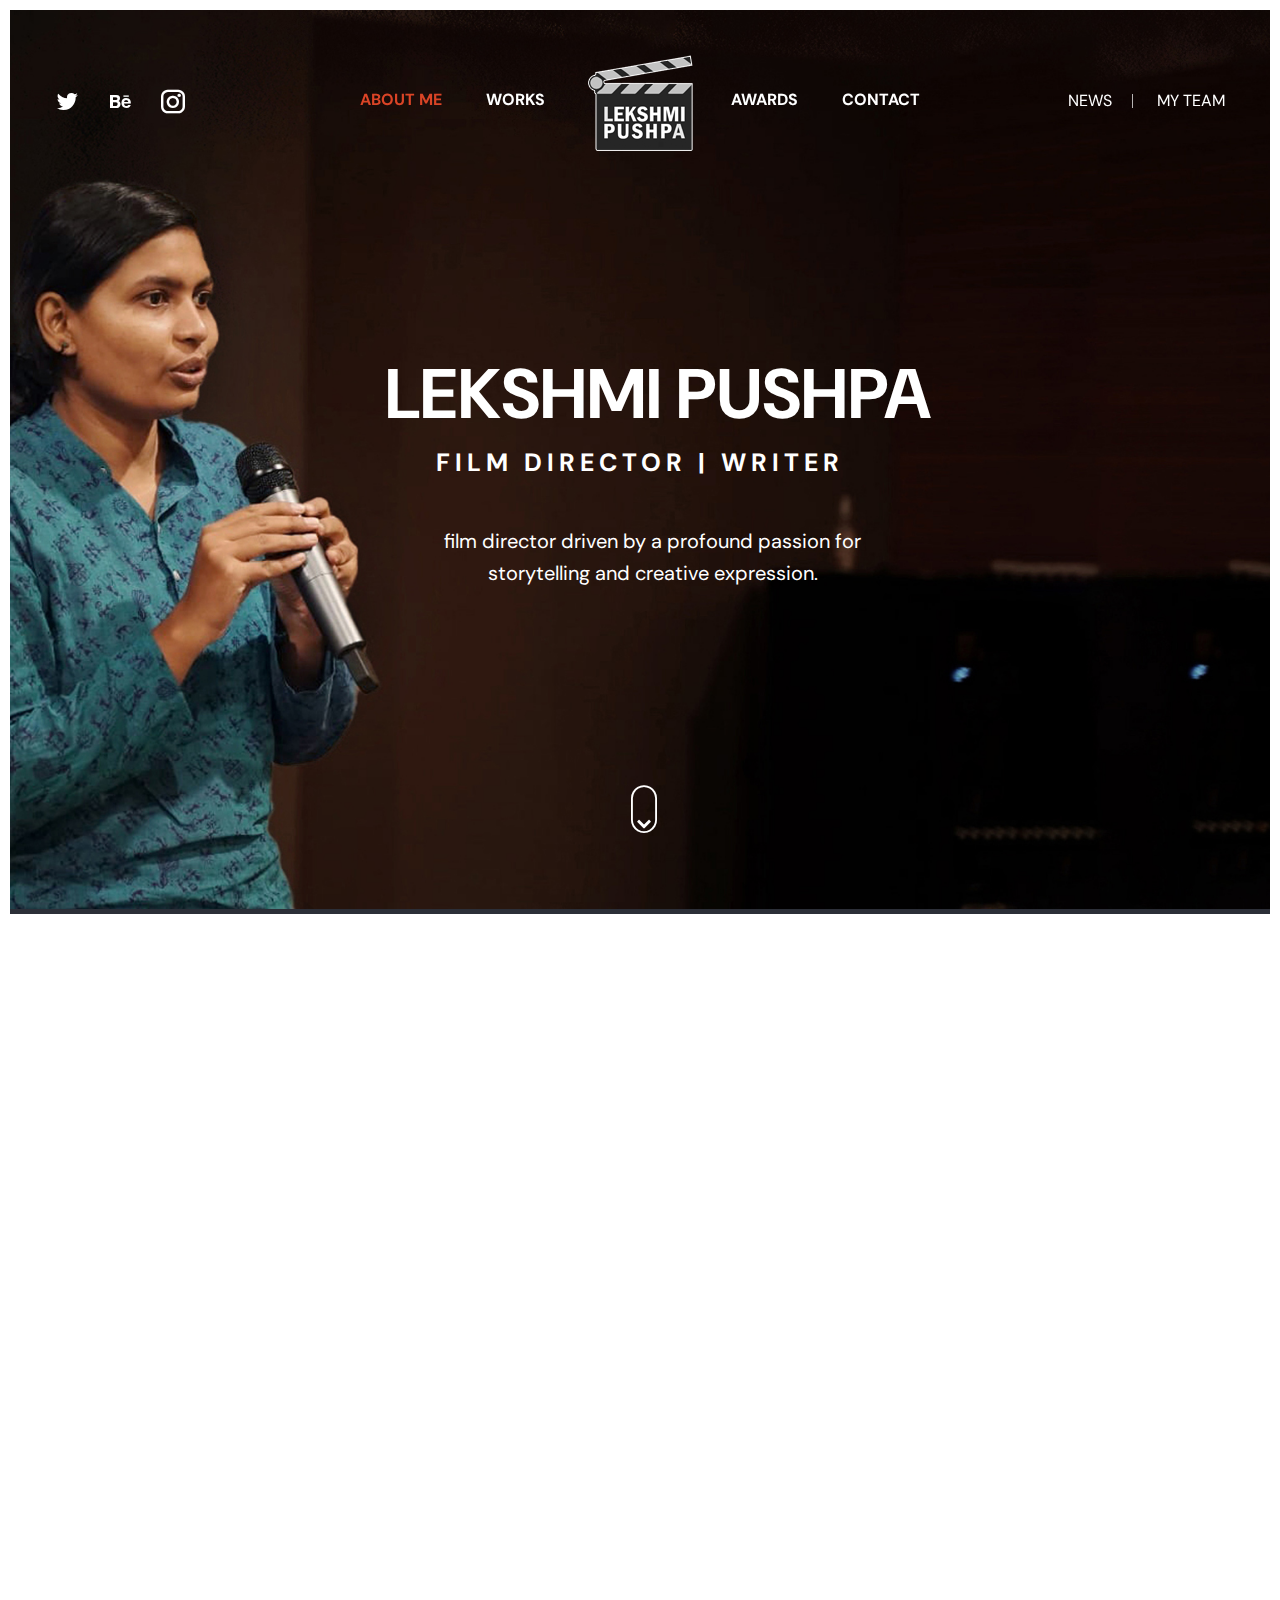
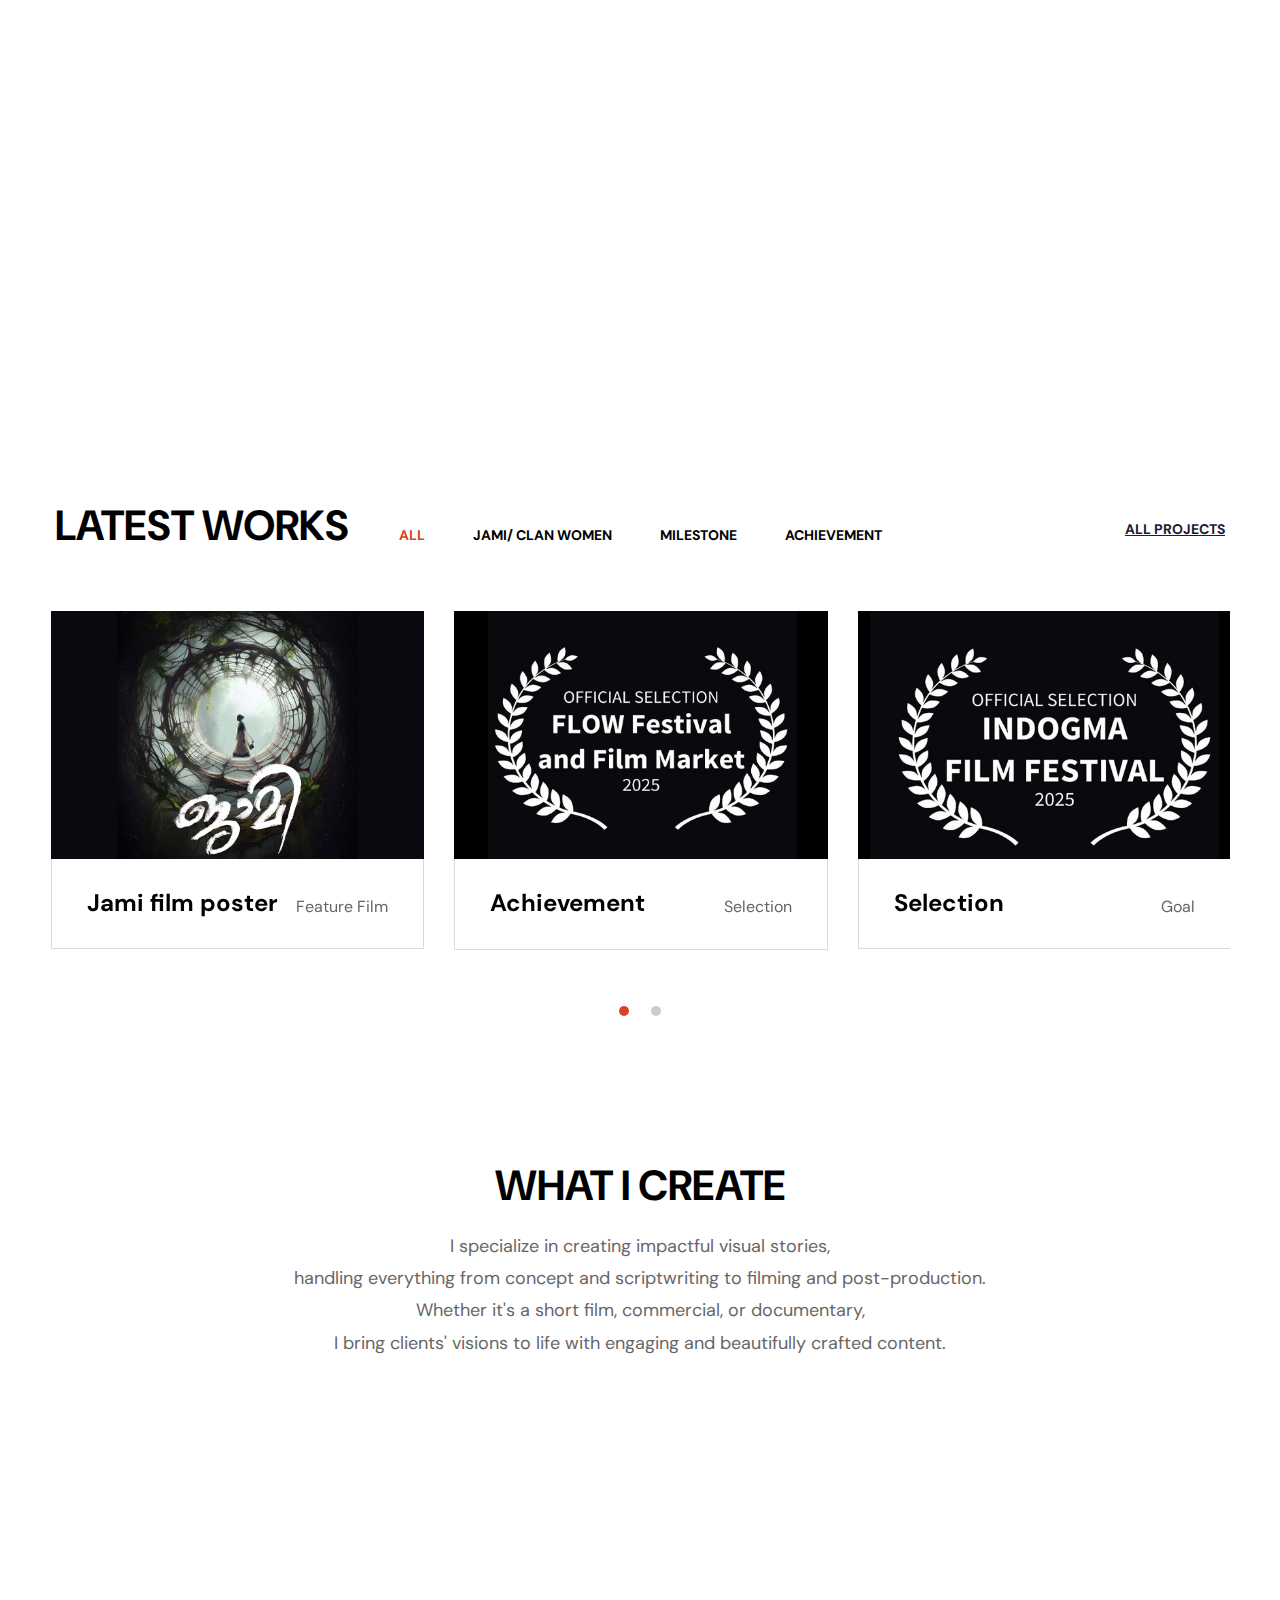
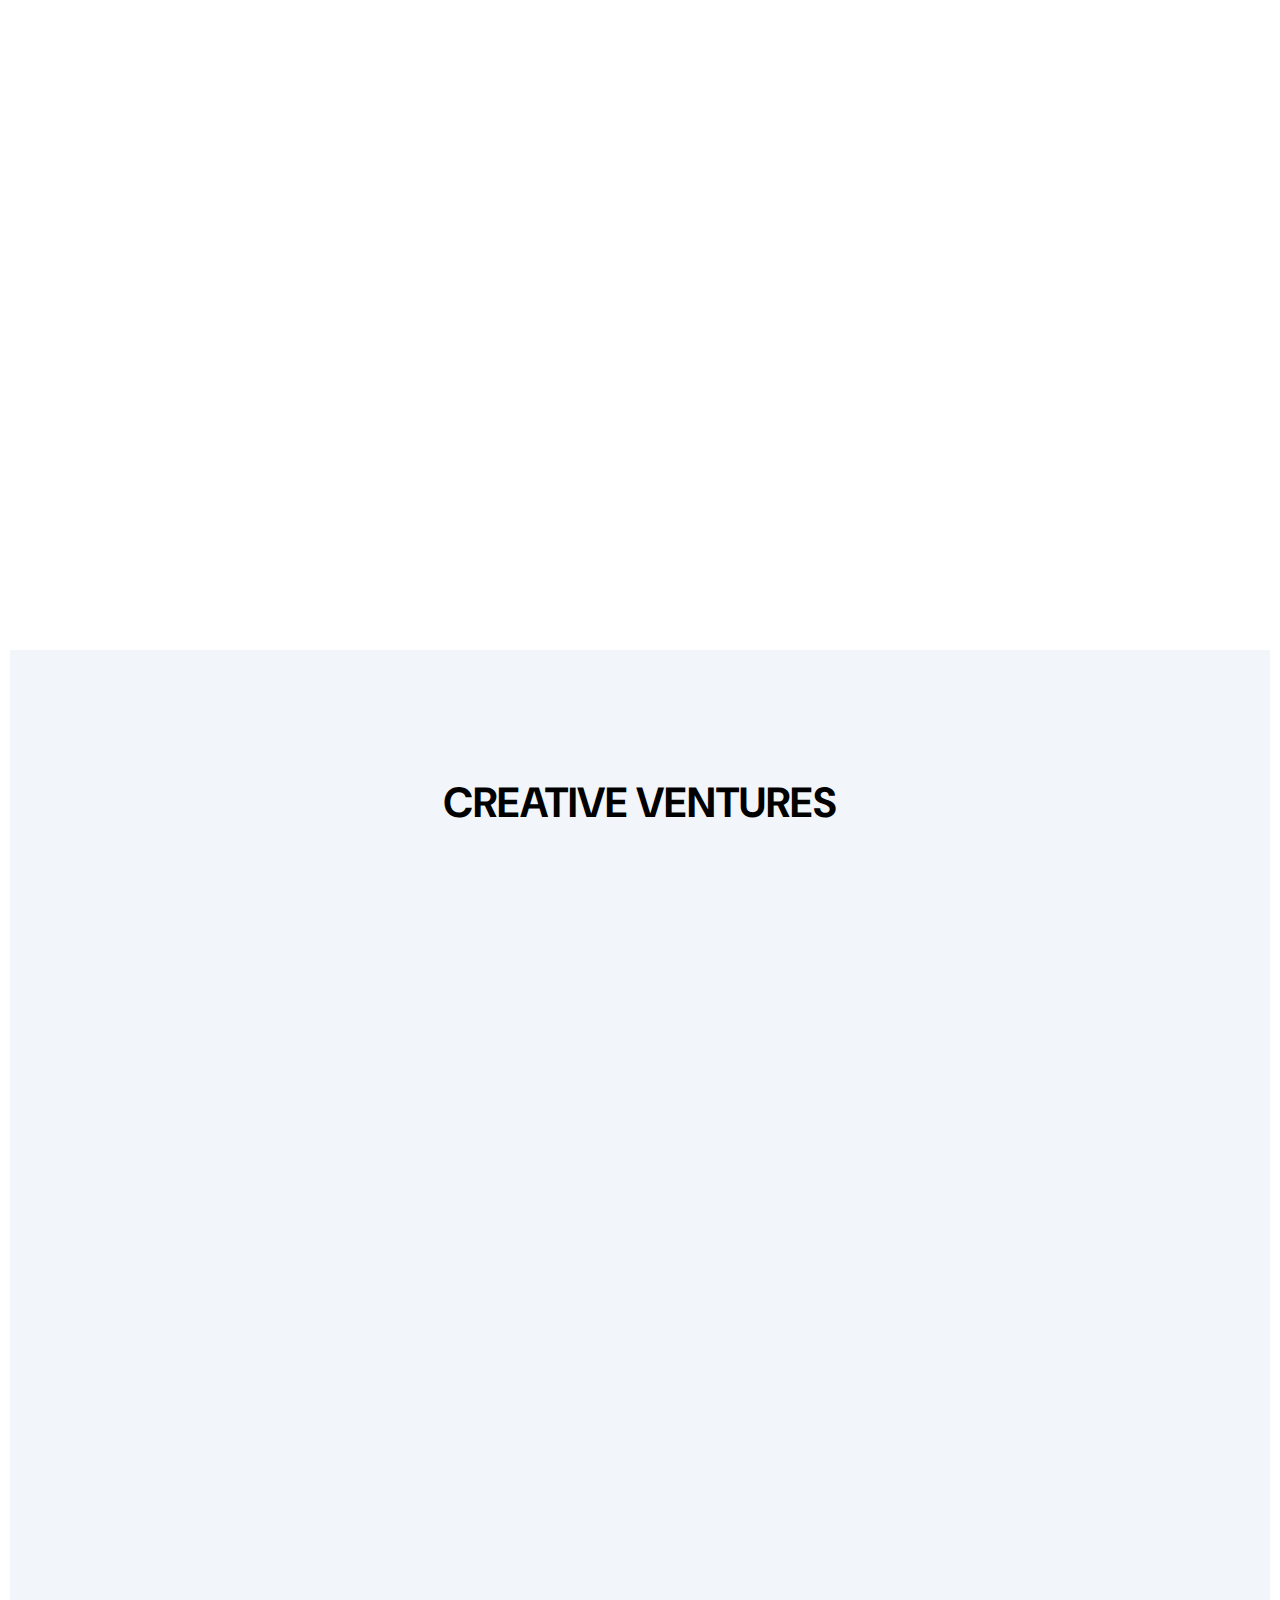
==== index.html @ e155b219 "finale file" ====
<!DOCTYPE html>
<html lang="en-US">

<head>
	<meta charset="UTF-8">
	
	<title>Lekshmi Pushpa - Director | Writer</title>
	<meta name="description" content="Unore HTML Template is a remarkably beautiful and elegant website template and is the best choice for any type of digital agency or consulting company." />
	<meta name="viewport" content="width=device-width, initial-scale=1">
	<link rel="profile" href="https://gmpg.org/xfn/11">
	<link rel="canonical" href="Replace_with_your_PAGE_URL" />

	<!-- Stylesheets -->
	<link href="css/bootstrap.css" rel="stylesheet">
	<link href="css/main.css" rel="stylesheet">
	<link href="css/responsive.css" rel="stylesheet">

	<!-- Open Graph (OG) meta tags are snippets of code that control how URLs are displayed when shared on social media  -->
	<!-- <meta property="og:locale" content="en_US" />
	<meta property="og:type" content="website" />
	<meta property="og:title" content="Add a Title" />
	<meta property="og:url" content="PAGE_URL" />
	<meta property="og:site_name" content="SITE_NAME" /> -->
	<!-- For the og:image content, replace the # with a link of an image -->
	<!-- <meta property="og:image" content="#" />
	<meta property="og:description" content="Add_Description_Text" /> -->

	<!-- Fonts -->
	<link href="https://fonts.googleapis.com/css2?family=DM+Sans:ital,wght@0,400;0,500;0,700;1,400;1,500;1,700&family=Karla:ital,wght@0,400;0,700;1,700&display=swap" rel="stylesheet">

	<!-- Add site Favicon -->
	<link rel="shortcut icon" href="images/favicon.png" type="image/x-icon">
	<link rel="icon" href="images/favicon.png" type="image/x-icon">
	<meta name="msapplication-TileImage" content="images/favicon.png" />

	<!-- Structured Data  -->
	<script type="application/ld+json">
{
  "@context": "http://schema.org",
  "@type": "WebSite",
  "name": "Replace_with_your_site_title",
  "url": "Replace_with_your_site_URL"
}
</script>

</head>

<body class="border-body">


	<div class="page-wrapper">

		<!-- Main Header-->
		<header class="main-header">

			<!--Header-Upper-->
			<div class="header-upper">
				<div class="auto-container">
					<div class="clearfix">

						<div class="pull-left logo-box">
							<div class="logo"><a href="index.html"><img src="images/logo.png" alt="" title=""></a></div>
						</div>

						<div class="nav-outer clearfix">
							<!-- Mobile Navigation Toggler -->
							<div class="mobile-nav-toggler"><span class="icon flaticon-menu"></span></div>
							<!-- Main Menu -->
							<nav class="main-menu navbar-expand-md">
								<div class="navbar-header">
									<button class="navbar-toggler" type="button" data-toggle="collapse"
										data-target="#navbarSupportedContent" aria-controls="navbarSupportedContent" aria-expanded="false"
										aria-label="Toggle navigation">
										<span class="icon-bar"></span>
										<span class="icon-bar"></span>
										<span class="icon-bar"></span>
									</button>
								</div>

								<div class="navbar-collapse show collapse clearfix" id="navbarSupportedContent">
									<ul class="navigation left-nav clearfix">

										<li class="current dropdown"><a href="about.html">About Me</a>
											<ul>
												<li><a href="about.html">Film Direction</a></li>
												<li><a href="about.html">Script</a></li>
												<li><a href="about.html">Story Writer</a></li>
											</ul>
										</li>
										
										<li class="dropdown"><a href="portfolio.html">Works</a>
											<ul>
												<li><a href="portfolio.html">Jami/ Clan Women (Feature Length)</a></li>
												<li><a href="portfolio.html">Kompal / The Girl ( Short Film)</a></li>
												<li><a href="portfolio.html">Ama (അമ) - Short Film</a></li>
											</ul>
											<!--<ul>
												<li><a href="about.html">About Us</a></li>
											</ul>-->
										</li>
									</ul>

									<ul class="navigation right-nav clearfix">
										<li class="dropdown"><a href="blog-detail.html">AWARDS</a>
											<ul>
												<li><a href="blog-detail.html">JAMI</a></li>
												<li><a href="blog-detail.html">Kompal</a></li>
												<li><a href="blog-detail.html">AMA</a></li>
											</ul>
										</li>
										<li><a href="contact.html">Contact</a></li>
									</ul>

								</div>

							</nav>

							<!-- Social Box -->
							<ul class="social-box">
								<li><a href="https://twitter.com/"><span class="icofont-twitter"></span></a></li>
								<li><a href="https://www.behance.net/"><span class="icofont-behance"></span></a></li>
								<li><a href="https://www.instagram.com/"><span class="icofont-instagram"></span></a></li>
							</ul>

							<!-- Outer Box -->
							<div class="outer-box">
								<ul class="language-nav">
									<li><a href="https://english.mathrubhumi.com/movies-music/news/lakshmi-pushpa-1.6217375">News</a></li>
									<li><a href="team-jami.html">My Team</a></li>
								</ul>
							</div>

						</div>

					</div>
				</div>
			</div>
			<!--End Header Upper-->

			<!-- Mobile Menu  -->
			<div class="mobile-menu">
				<div class="menu-backdrop"></div>
				<div class="close-btn"><span class="icon lnr lnr-cross"></span></div>

				<nav class="menu-box">
					<div class="nav-logo"><a href="index.html"><img src="images/logo-2.png" alt="" title=""></a></div>
					<div class="menu-outer">
						<!--Here Menu Will Come Automatically Via Javascript / Same Menu as in Header-->
					</div>
				</nav>
			</div><!-- End Mobile Menu -->

		</header>
		<!--End Main Header -->

		<!-- Banner Section -->
		<section class="banner-section">
			<div class="main-slider-carousel owl-carousel owl-theme">

				<div class="slide" style="background-image: url(images/main-slider/1\ lekshmi.jpg)">
					<div class="auto-container">

						<div class="content-boxed">
							<div class="inner-box">
								<h1 style="letter-spacing: 0px;">LEKSHMI PUSHPA</h1>
								<h3 style="font-size: 25px;">Film Director | Writer</h3>
								<div class="text">film director driven by a profound passion for <br>
									storytelling and creative expression. </div>
							</div>
						</div>

					</div>
				</div>

				<div class="slide" style="background-image: url(images/main-slider/1\ jami.jpg)">
					<div class="auto-container">

						<div class="content-boxed">
							<div class="inner-box">
								<h1 style="letter-spacing: 0px;">JAMI</h1>
								<h3>CLAN WOMEN</h3>
								<div class="text">Jami has no connection to the concept of<br>
									geometric measurements. Jami means one's own measure<br>
									
								</div>
							</div>
						</div>

					</div>
				</div>

				<div class="slide" style="background-image: url(images/main-slider/1\ kompl.jpg)">
					<div class="auto-container">

						<div class="content-boxed">
							<div class="inner-box">
								<h1 style="letter-spacing: 0px;">KOMBAL </h1>
								<h3> The Girl </h3>
								<div class="text">"The sorrows of the path traveled <br>
									shifted the footsteps of thought onto a different trail." 
								</div>
							</div>
						</div>

					</div>
				</div>

				<div class="slide" style="background-image: url(images/main-slider/1\ ama.jpg)">
					<div class="auto-container">

						<div class="content-boxed">
							<div class="inner-box">
								<h1 style="letter-spacing: 0px;">AMA</h1>
								<h3>to emerge and grow</h3>
								<div class="text">The abandoned life's paths tried hard to grow, <br>
									but were weakened by the sun's scorching heat.  </div>
							</div>
						</div>

					</div>
				</div>

			</div>

			<!-- Slider Icon Scroll -->
			<div class="slider-icon-scroll scroll-to-target" data-target=".about-section"><span
					class="icofont-scroll-down"></span></div>

		</section>
		<!-- End Banner Section -->

		<!-- About Section -->
		<section class="about-section">
			<div class="auto-container">
				<div class="image wow fadeInUp" data-wow-delay="0ms" data-wow-duration="1500ms">
					<img src="images/resource/about.png" alt="" />
				</div>
				<h2 class="wow fadeInUp" data-wow-delay="0ms" data-wow-duration="1500ms">Larger-than-Life Stories, Bold Visions, <br> Unforgettable Films.</h2>
				<div class="text wow fadeInUp" data-wow-delay="0ms" data-wow-duration="1500ms">I am an independent and adaptable filmmaker,
					crafting compelling stories for both traditional and digital platforms. <br> Whether you're looking to bring a vision to life from scratch—developing a concept,
					<br>creating impactful visuals, and producing a polished final product—or seeking a seamless, <br> collaborative experience, Im here to help make your story unforgettable.</div>
				<div class="button-box clearfix wow fadeInUp" data-wow-delay="0ms" data-wow-duration="1500ms">
					<a href="about.html" class="theme-btn btn-style-one"><span class="txt">About Me</span></a>
					<a href="https://www.youtube.com/watch?v=A4OZNkSKlmQ" class="lightbox-image play-box"><span
							class="icon-control-play"><i class="ripple"></i></span><strong>Me <br>in the news</strong></a>
				</div>
			</div>
		</section>
		<!-- End About Section -->

		<!-- Project Section -->
		<section class="project-section">
			<div class="auto-container">

				<!-- Sec Title -->
				<div class="sec-title">
					<div class="clearfix">
						<div class="pull-left">
							<h2>Latest works</h2>
						</div>
						<div class="pull-right">
							<a href="portfolio.html" class="projects">all projects</a>
						</div>
					</div>
				</div>

			</div>

			<!-- Outer Container -->
			<div class="outer-container">

				<!--Porfolio Tabs-->
				<div class="project-tab">

					<div class="tab-btns-box">
						<!--Tabs Header-->
						<div class="tabs-header">
							<ul class="product-tab-btns clearfix">
								<li class="p-tab-btn active-btn" data-tab="#p-tab-1">all</li>
								<li class="p-tab-btn" data-tab="#p-tab-2">JAMI/ CLAN WOMEN</li>
								<li class="p-tab-btn" data-tab="#p-tab-3">Milestone </li>
								<li class="p-tab-btn" data-tab="#p-tab-4">Achievement</li>
							</ul>
						</div>
					</div>

					<!--Tabs Content-->
					<div class="p-tabs-content">

						<!--Portfolio Tab / Active Tab-->
						<div class="p-tab active-tab" id="p-tab-1">
							<div class="project-carousel owl-theme owl-carousel">

								<!-- Project Block -->
								<div class="project-block">
									<div class="inner-box">
										<div class="image">
											<a href="blog-detail.html"><img src="images/gallery/1.jpg" alt="" /></a>
										</div>
										<div class="lower-box">
											<div class="clearfix">
												<div class="pull-left">
													<h4><a href="team-jami.html">Jami film poster</a></h4>
												</div>
												<div class="pull-right">
													<div class="category">Feature Film</div>
												</div>
											</div>
										</div>
									</div>
								</div>

								<!-- Project Block -->
								<div class="project-block">
									<div class="inner-box">
										<div class="image">
											<a href="blog-detail.html"><img src="images/gallery/2.jpg" alt="" /></a>
										</div>
										<div class="lower-box">
											<div class="clearfix">
												<div class="pull-left">
													<h4><a href="blog-detail.html">Achievement</a></h4>
												</div>
												<div class="pull-right">
													<div class="category">Selection</div>
												</div>
											</div>
										</div>
									</div>
								</div>

								<!-- Project Block -->
								<div class="project-block">
									<div class="inner-box">
										<div class="image">
											<a href="blog-detail.html"><img src="images/gallery/3.jpg" alt="" /></a>
										</div>
										<div class="lower-box">
											<div class="clearfix">
												<div class="pull-left">
													<h4><a href="blog-detail.html">Selection</a></h4>
												</div>
												<div class="pull-right">
													<div class="category">Goal</div>
												</div>
											</div>
										</div>
									</div>
								</div>

								<!-- Project Block -->
								<div class="project-block">
									<div class="inner-box">
										<div class="image">
											<a href="blog-detail.html"><img src="images/gallery/1.jpg" alt="" /></a>
										</div>
										<div class="lower-box">
											<div class="clearfix">
												<div class="pull-left">
													<h4><a href="blog-detail.html">Jami</a></h4>
												</div>
												<div class="pull-right">
													<div class="category">Poster</div>
												</div>
											</div>
										</div>
									</div>
								</div>

								<!-- Project Block -->
								<div class="project-block">
									<div class="inner-box">
										<div class="image">
											<a href="blog-detail.html"><img src="images/gallery/2.jpg" alt="" /></a>
										</div>
										<div class="lower-box">
											<div class="clearfix">
												<div class="pull-left">
													<h4><a href="blog-detail.html">Milestone</a></h4>
												</div>
												<div class="pull-right">
													<div class="category">Film Market</div>
												</div>
											</div>
										</div>
									</div>
								</div>

								<!-- Project Block -->
								<div class="project-block">
									<div class="inner-box">
										<div class="image">
											<a href="blog-detail.html"><img src="images/gallery/3.jpg" alt="" /></a>
										</div>
										<div class="lower-box">
											<div class="clearfix">
												<div class="pull-left">
													<h4><a href="blog-detail.html">Film Festival</a></h4>
												</div>
												<div class="pull-right">
													<div class="category">Selection</div>
												</div>
											</div>
										</div>
									</div>
								</div>

							</div>
						</div>

						<!-- Portfolio Tab -->
						<div class="p-tab" id="p-tab-2">
							<div class="project-carousel owl-theme owl-carousel">

								<!-- Project Block -->
								<div class="project-block">
									<div class="inner-box">
										<div class="image">
											<a href="blog-detail.html"><img src="images/gallery/2.jpg" alt="" /></a>
										</div>
										<div class="lower-box">
											<div class="clearfix">
												<div class="pull-left">
													<h4><a href="blog-detail.html">Milestone</a></h4>
												</div>
												<div class="pull-right">
													<div class="category">Selection</div>
												</div>
											</div>
										</div>
									</div>
								</div>

								<!-- Project Block -->
								<div class="project-block">
									<div class="inner-box">
										<div class="image">
											<a href="blog-detail.html"><img src="images/gallery/3.jpg" alt="" /></a>
										</div>
										<div class="lower-box">
											<div class="clearfix">
												<div class="pull-left">
													<h4><a href="blog-detail.html">Victory</a></h4>
												</div>
												<div class="pull-right">
													<div class="category">Selection</div>
												</div>
											</div>
										</div>
									</div>
								</div>

								<!-- Project Block -->
								<div class="project-block">
									<div class="inner-box">
										<div class="image">
											<a href="blog-detail.html"><img src="images/gallery/1.jpg" alt="" /></a>
										</div>
										<div class="lower-box">
											<div class="clearfix">
												<div class="pull-left">
													<h4><a href="blog-detail.html">Jami</a></h4>
												</div>
												<div class="pull-right">
													<div class="category">Poster</div>
												</div>
											</div>
										</div>
									</div>
								</div>

								<!-- Project Block -->
								<div class="project-block">
									<div class="inner-box">
										<div class="image">
											<a href="blog-detail.html"><img src="images/gallery/2.jpg" alt="" /></a>
										</div>
										<div class="lower-box">
											<div class="clearfix">
												<div class="pull-left">
													<h4><a href="blog-detail.html">Achievement</a></h4>
												</div>
												<div class="pull-right">
													<div class="category">Selection</div>
												</div>
											</div>
										</div>
									</div>
								</div>

								<!-- Project Block -->
								<div class="project-block">
									<div class="inner-box">
										<div class="image">
											<a href="blog-detail.html"><img src="images/gallery/3.jpg" alt="" /></a>
										</div>
										<div class="lower-box">
											<div class="clearfix">
												<div class="pull-left">
													<h4><a href="blog-detail.html">Achievement</a></h4>
												</div>
												<div class="pull-right">
													<div class="category">Selection</div>
												</div>
											</div>
										</div>
									</div>
								</div>

								<!-- Project Block -->
								<div class="project-block">
									<div class="inner-box">
										<div class="image">
											<a href="blog-detail.html"><img src="images/gallery/1.jpg" alt="" /></a>
										</div>
										<div class="lower-box">
											<div class="clearfix">
												<div class="pull-left">
													<h4><a href="blog-detail.html">Jami</a></h4>
												</div>
												<div class="pull-right">
													<div class="category">Poster</div>
												</div>
											</div>
										</div>
									</div>
								</div>

							</div>
						</div>

						<!-- Portfolio Tab -->
						<div class="p-tab" id="p-tab-3">
							<div class="project-carousel owl-theme owl-carousel">

								<!-- Project Block -->
								<div class="project-block">
									<div class="inner-box">
										<div class="image">
											<a href="blog-detail.html"><img src="images/gallery/1.jpg" alt="" /></a>
										</div>
										<div class="lower-box">
											<div class="clearfix">
												<div class="pull-left">
													<h4><a href="blog-detail.html">Jami</a></h4>
												</div>
												<div class="pull-right">
													<div class="category">Poster</div>
												</div>
											</div>
										</div>
									</div>
								</div>

								<!-- Project Block -->
								<div class="project-block">
									<div class="inner-box">
										<div class="image">
											<a href="blog-detail.html"><img src="images/gallery/2.jpg" alt="" /></a>
										</div>
										<div class="lower-box">
											<div class="clearfix">
												<div class="pull-left">
													<h4><a href="blog-detail.html">Attainment</a></h4>
												</div>
												<div class="pull-right">
													<div class="category">Selection</div>
												</div>
											</div>
										</div>
									</div>
								</div>

								<!-- Project Block -->
								<div class="project-block">
									<div class="inner-box">
										<div class="image">
											<a href="blog-detail.html"><img src="images/gallery/3.jpg" alt="" /></a>
										</div>
										<div class="lower-box">
											<div class="clearfix">
												<div class="pull-left">
													<h4><a href="blog-detail.html">Attainment</a></h4>
												</div>
												<div class="pull-right">
													<div class="category">Selection</div>
												</div>
											</div>
										</div>
									</div>
								</div>

								<!-- Project Block -->
								<div class="project-block">
									<div class="inner-box">
										<div class="image">
											<a href="blog-detail.html"><img src="images/gallery/1.jpg" alt="" /></a>
										</div>
										<div class="lower-box">
											<div class="clearfix">
												<div class="pull-left">
													<h4><a href="blog-detail.html">Jami</a></h4>
												</div>
												<div class="pull-right">
													<div class="category">Poster</div>
												</div>
											</div>
										</div>
									</div>
								</div>

								<!-- Project Block -->
								<div class="project-block">
									<div class="inner-box">
										<div class="image">
											<a href="blog-detail.html"><img src="images/gallery/2.jpg" alt="" /></a>
										</div>
										<div class="lower-box">
											<div class="clearfix">
												<div class="pull-left">
													<h4><a href="blog-detail.html">Selection</a></h4>
												</div>
												<div class="pull-right">
													<div class="category">Goal</div>
												</div>
											</div>
										</div>
									</div>
								</div>

								<!-- Project Block -->
								<div class="project-block">
									<div class="inner-box">
										<div class="image">
											<a href="blog-detail.html"><img src="images/gallery/3.jpg" alt="" /></a>
										</div>
										<div class="lower-box">
											<div class="clearfix">
												<div class="pull-left">
													<h4><a href="blog-detail.html">Success</a></h4>
												</div>
												<div class="pull-right">
													<div class="category">Selection</div>
												</div>
											</div>
										</div>
									</div>
								</div>

							</div>
						</div>

						<!-- Portfolio Tab -->
						<div class="p-tab" id="p-tab-4">
							<div class="project-carousel owl-theme owl-carousel">

								<!-- Project Block -->
								<div class="project-block">
									<div class="inner-box">
										<div class="image">
											<a href="blog-detail.html"><img src="images/gallery/2.jpg" alt="" /></a>
										</div>
										<div class="lower-box">
											<div class="clearfix">
												<div class="pull-left">
													<h4><a href="blog-detail.html">Accomplishment</a></h4>
												</div>
												<div class="pull-right">
													<div class="category">Selection</div>
												</div>
											</div>
										</div>
									</div>
								</div>

								<!-- Project Block -->
								<div class="project-block">
									<div class="inner-box">
										<div class="image">
											<a href="blog-detail.html"><img src="images/gallery/3.jpg" alt="" /></a>
										</div>
										<div class="lower-box">
											<div class="clearfix">
												<div class="pull-left">
													<h4><a href="blog-detail.html">Accomplishment</a></h4>
												</div>
												<div class="pull-right">
													<div class="category">Selection</div>
												</div>
											</div>
										</div>
									</div>
								</div>

								<!-- Project Block -->
								<div class="project-block">
									<div class="inner-box">
										<div class="image">
											<a href="blog-detail.html"><img src="images/gallery/1.jpg" alt="" /></a>
										</div>
										<div class="lower-box">
											<div class="clearfix">
												<div class="pull-left">
													<h4><a href="blog-detail.html">Jami</a></h4>
												</div>
												<div class="pull-right">
													<div class="category">Poster</div>
												</div>
											</div>
										</div>
									</div>
								</div>

								<!-- Project Block -->
								<div class="project-block">
									<div class="inner-box">
										<div class="image">
											<a href="blog-detail.html"><img src="images/gallery/2.jpg" alt="" /></a>
										</div>
										<div class="lower-box">
											<div class="clearfix">
												<div class="pull-left">
													<h4><a href="blog-detail.html">Accomplishment</a></h4>
												</div>
												<div class="pull-right">
													<div class="category">Selection</div>
												</div>
											</div>
										</div>
									</div>
								</div>

								<!-- Project Block -->
								<div class="project-block">
									<div class="inner-box">
										<div class="image">
											<a href="blog-detail.html"><img src="images/gallery/3.jpg" alt="" /></a>
										</div>
										<div class="lower-box">
											<div class="clearfix">
												<div class="pull-left">
													<h4><a href="blog-detail.html">Accomplishment</a></h4>
												</div>
												<div class="pull-right">
													<div class="category">Selection</div>
												</div>
											</div>
										</div>
									</div>
								</div>

								<!-- Project Block -->
								<div class="project-block">
									<div class="inner-box">
										<div class="image">
											<a href="blog-detail.html"><img src="images/gallery/1.jpg" alt="" /></a>
										</div>
										<div class="lower-box">
											<div class="clearfix">
												<div class="pull-left">
													<h4><a href="blog-detail.html">Jami</a></h4>
												</div>
												<div class="pull-right">
													<div class="category">Web/App, Branding</div>
												</div>
											</div>
										</div>
									</div>
								</div>

							</div>
						</div>

					</div>

				</div>

			</div>
		</section>
		<!-- End Project Section

		Services Section-->
		<section class="services-section">
			<div class="auto-container">
				<div class="sec-title centered">
					<h2>What I Create</h2>
					<div class="text">I specialize in creating impactful visual stories, <br>
						handling everything from concept and scriptwriting to filming and post-production. <br>
						Whether it's a short film, commercial, or documentary,<br>
						I bring clients' visions to life with engaging and beautifully crafted content. 
					 </div>
				</div>
				<div class="row clearfix">

					<!-- Service Block -->
					<div class="service-block col-lg-4 col-md-6 col-sm-12">
						<div class="inner-box wow fadeInUp" data-wow-delay="0ms" data-wow-duration="1500ms">
							<div class="number">one</div>
							<div class="icon icon_quotations"></div>
							<h4><a href="portfolio.html">Vision & Storytelling</a></h4>
							<div class="text">Every film starts with a vision and a unique story. <br>
								I turn ideas into captivating narratives, crafting concepts that leave a lasting impact. <br>
								Storytelling drives everything I create</div>
						</div>
					</div>

					<!-- Service Block -->
					<div class="service-block col-lg-4 col-md-6 col-sm-12">
						<div class="inner-box wow fadeInUp" data-wow-delay="0ms" data-wow-duration="1500ms">
							<div class="number">two</div>
							<div class="icon icon_quotations"></div>
							<h4><a href="team-jami.html">Leadership & Collaboration</a></h4>
							<div class="text">A great film is built on teamwork. <br>
								As a director, I lead with clarity and collaboration, <br>
								ensuring the cast and crew work together seamlessly to bring the vision to life.</div>
						</div>
					</div>

					<!-- Service Block -->
					<div class="service-block col-lg-4 col-md-6 col-sm-12">
						<div class="inner-box wow fadeInUp" data-wow-delay="0ms" data-wow-duration="1500ms">
							<div class="number">three</div>
							<div class="icon icon_quotations"></div>
							<h4><a href="team-jami.html">Technical Expertise</a></h4>
							<div class="text">As a director, I bring technical expertise in pre-production, <br>
								production, and post-production, ensuring every detail aligns <br>
								with the creative vision to deliver a polished final product.</div>
						</div>
					</div>

				</div>
			</div>
		</section>
		
		

		<!-- Press Section -->
		<section class="press-section">
			<div class="auto-container">
				<div class="sec-title centered">
					<h2>Creative Ventures</h2>
				</div>
				<div class="row clearfix">

					<!-- Press Image Block -->
					<div class="press-image-block col-lg-4 col-md-6 col-sm-12">
						<div class="inner-box wow fadeInUp" data-wow-delay="0ms" data-wow-duration="1500ms">
							<div class="image">
								<img src="images/resource/press.jpg" alt="" />
								<div class="post-date">25<span>Nov, 2021</span></div>
							<div class="title">Breakthrough</div>
							<h4><a href="https://english.mathrubhumi.com/movies-music/news/lakshmi-pushpa-1.6217375">Honored as Best Female Director at the Cannes World Film Festival.</a></h4>
							</div>
						</div>
					</div>

					<!-- Press Image Block -->
					<div class="press-image-block col-lg-4 col-md-6 col-sm-12">
						<div class="inner-box wow fadeInUp" data-wow-delay="0ms" data-wow-duration="1500ms">
							<div class="image">
								<img src="images/resource/press 1.jpg" alt="" />
								<div class="post-date">26<span>Jan, 2023</span></div>
							<div class="title">Breakthrough</div>
							<h4><a href="https://www.facebook.com/lekshmip.nair.10/videos/1922142214801802">Honored with the Best Story Writer award at the 2021 Kerala State Television Awards.</a></h4>
							</div>
						</div>
					</div>

					<!-- Press Image Block -->
					<div class="press-image-block col-lg-4 col-md-6 col-sm-12">
						<div class="inner-box wow fadeInUp" data-wow-delay="0ms" data-wow-duration="1500ms">
							<div class="image">
								<img src="images/resource/press 3.jpg" alt="" />
								<div class="post-date">25<span>Dec, 2024</span></div>
							<div class="title">Breakthrough</div>
							<h4><a href="blog-detail.html">Received the Best Screenplay award at the Cinematech International Film Festival.</a></h4>
							</div>
						</div>
					</div>


				</div>
			</div>
		</section>
		<!-- End Press Section -->

		<!-- Main Footer -->
		<footer class="main-footer">
			<div class="auto-container">
				<!--Widgets Section-->
				<div class="widgets-section">
					<div class="row clearfix">

						<!-- Footer Column -->
						<div class="footer-column col-lg-4 col-md-6 col-sm-12">
							<div class="footer-widget office-widget wow fadeInUp" data-wow-delay="0ms" data-wow-duration="1500ms">
								<h4>Contact Me</h4>
								<ul class="location-list">
									<li><h5>Don't hesitate to get in touch <br> Your inquiries are always welcome.</h5></li>
									<li><a href="mailto:lekshmipushpa000@gmail.com"><h5>lekshmipushpa000@gmail.com</h5></a></li>
									<li><a href="jamimovie2024@gmail.com"><h5>jamimovie2024@gmail.com</h5></a></li>
								</ul>
								<!-- Social Box -->
								<ul class="social-box">
									<li><a href="https://twitter.com/" class="icofont-twitter"></a></li>
									<li class="facebook"><a href="https://www.facebook.com/lekshmip.nair.10" class="icofont-facebook"></a></li>
									<li class="google"><a href="https://www.bing.com/images/search?view=detailV2&ccid=rcxxdT9U&id=4D12485B9E70BFD5E77334C337F9FAC352E354DE&thid=OIP.rcxxdT9UnERzPTBeEs0bdgHaD2&mediaurl=https%3A%2F%2Fimg.onmanorama.com%2Fcontent%2Fdam%2Fmm%2Fen%2Fentertainment%2Fentertainment-news%2Fimages%2F2021%2F11%2F27%2Fkombal-short-film.jpg&exph=650&expw=1248&q=lekshmi+pushpa&simid=608052406718762101&form=IRPRST&ck=1CC7478E4C9CDD2B4B4A67F1EA79CFAC&selectedindex=5&itb=0&cw=1145&ch=535&ajaxhist=0&ajaxserp=0&vt=2&sim=15,0&ajaxhist=0&ajaxserp=0" class="icofont-google-plus"></a></li>
									<li class="behance"><a href="https://www.behance.net/" class="icofont-behance"></a></li>
									<li class="instagram"><a href="https://www.instagram.com/lekshmipushpa/" class="icofont-instagram"></a></li>
								</ul>
							</div>
						</div>

						<!-- Footer Column -->
						<div class="footer-column col-lg-4 col-md-12 col-sm-12">
							<div class="footer-widget logo-widget wow fadeInUp" data-wow-delay="0ms" data-wow-duration="1500ms">
								<div class="logo">
									<a href="index.html"><img src="images/footer-logo.png" alt="" /></a>
								</div>
							</div>
						</div>

						<!-- Footer Column -->
						<div class="footer-column col-lg-4 col-md-6 col-sm-12">
							<div class="footer-widget twitter-widget wow fadeInUp" data-wow-delay="0ms" data-wow-duration="1500ms">
								<h4>Social media</h4>
								<div class="facebook"><h5>
									Contact me without hesitation. <br> facebook: <a href="https://www.facebook.com/lekshmip.nair.10">Lekshmi Pushpa</a><br>
								</h5>
								</div>
								<div><li>...................................................................</li></div>
								<div class="instagram"><h5>
									Your connection is welcome.<br> Me on instagram: <a href="https://www.instagram.com/lekshmipushpa/">lekshmipushpa</a><br>
								</h5>
								</div>
							</div>
						</div>

					</div>
				</div>
			</div>
			<div class="footer-bottom wow fadeInUp" data-wow-delay="0ms" data-wow-duration="1500ms">
				<div class="auto-container">
					<div class="copyright">Where creativity meets expertise.

						<script type="text/javascript">document.write;</script> Designed with passion, your multimedia expert<i class="icon-heart text-danger" aria-hidden="true"></i> - <a
							href="https://www.instagram.com/asishgopi/" target="_blank">Asish Gopi</a>
					</div>
				</div>
			</div>
		</footer>

	</div>
	<!--End pagewrapper-->

	<!-- Scroll To Top -->
	<div class="scroll-to-top scroll-to-target" data-target="html"><span class="fa fa-arrow-circle-up"></span></div>

	<script src="js/jquery.js"></script>
	<script src="js/popper.min.js"></script>
	<script src="js/bootstrap.min.js"></script>
	<script src="js/jquery.mCustomScrollbar.concat.min.js"></script>
	<script src="js/jquery.fancybox.js"></script>
	<script src="js/appear.js"></script>
	<script src="js/owl.js"></script>
	<script src="js/wow.js"></script>
	<script src="js/parallax.min.js"></script>
	<script src="js/tilt.jquery.min.js"></script>
	<script src="js/jquery.paroller.min.js"></script>
	<script src="js/mixitup.js"></script>
	<script src="js/validate.js"></script>
	<script src="js/jquery-ui.js"></script>
	<script src="js/script.js"></script>

</body>

</html>
---- css/main.css ----
/* Unore HTML Template */

/************ TABLE OF CONTENTS ***************
1. Fonts
2. Reset
3. Global
4. Main Header
5. Main Slider
6. About Section
7. Project Section
8. Services Section
9. Testimonial Section
10. Clients Section
11. Team Section
12. Pricing Section
13. Press Section
14. Main Footer Section
15. Page Title Section
16. Blog Section
17. Sidebar Widgets
18. Comment Form
19. Comment Box
20. Contact Info Section
21. Map Section
22. Contact Form Section

**********************************************/

/*
	
	font-family: 'DM Sans', sans-serif;
	font-family: 'Karla', sans-serif;
	
*/

@import url('flaticon.css');
@import url('animate.css');
@import url('owl.css');
@import url('elegenticon.css');
@import url('linearicons.css');
@import url('jquery-ui.css');
@import url('animation.css');
@import url('icofont.min.css');
@import url('simple-line-icons.css');
@import url('fontawesome.min.css');
@import url('jquery.fancybox.min.css');
@import url('jquery.mCustomScrollbar.min.css');

/*** 

====================================================================
	Reset
====================================================================

 ***/
 
* {
	margin:0px;
	padding:0px;
	border:none;
	outline:none;
}

@font-face {
  font-family: "icofont";
  src: url("../fonts/icofont.eot");
  src: url("../fonts/icofont.eot?#iefix") format("embedded-opentype"),
       url("../fonts/icofont.woff") format("woff"),
       url("../fonts/icofont.ttf") format("truetype"),
       url("../fonts/icofont.svg#icofont") format("svg");
  font-weight: 400;
  font-style: normal;
}

@font-face {
  font-family: "simple-line-icons";
  src: url("../fonts/simple-Line-Icons.eot");
  src: url("../fonts/simple-Line-Icons.eot?#iefix") format("embedded-opentype"),
       url("../fonts/simple-Line-Icons.woff") format("woff"),
       url("../fonts/simple-Line-Icons.ttf") format("truetype"),
       url("../fonts/simple-Line-Icons.svg#simple-Line-Icons") format("svg");
  font-weight: 400;
  font-style: normal;
}

/*** 

====================================================================
	Global Settings
====================================================================

 ***/

body {
	font-family: 'DM Sans', sans-serif;
	font-size:14px;
	color:#777777;
	line-height:1.7em;
	font-weight:400;
	background:#ffffff;
	-webkit-font-smoothing: antialiased;
	-moz-font-smoothing: antialiased;
}

.border-body{
	border:10px solid #ffffff;
}

.color-palate{
	display:none;
}

.bordered-layout .page-wrapper{
	padding:0px 50px 0px;
}

a{
	text-decoration:none;
	cursor:pointer;
	color:#da4426;
}

button,
a:hover,a:focus,a:visited{
	text-decoration:none;
	outline:none !important;
}

h1,h2,h3,h4,h5,h6 {
	position:relative;
	font-weight:normal;
	margin:0px;
	background:none;
	line-height:1.6em;
	font-family: 'DM Sans', sans-serif;
}

.pull-left{
	float:left;
}

.pull-right{
	float:right;
}

/* Typography */

h1{
	font-size:70px;
}

h2{
	font-size:42px;
}

h3{
	font-size:30px;
}

h4{
	font-size:24px;
}

h5{
	font-size:20px;
}

h6{
	font-size:18px;
}

input,button,select,textarea{
	
}

textarea{
	overflow:hidden;
}

p{
	position:relative;
	line-height:1.8em;	
}

.auto-container{
	position:static;
	max-width:1200px;
	padding:0px 15px;
	margin:0 auto;
}

.medium-container{
	max-width:850px;
}

.page-wrapper{
	position:relative;
	margin:0 auto;
	width:100%;
	min-width:300px;
}

ul,li{
	list-style:none;
	padding:0px;
	margin:0px;	
}

img{
	display:inline-block;
	max-width:100%;
}

.theme-btn{
	display:inline-block;
	transition:all 0.3s ease;
	-moz-transition:all 0.3s ease;
	-webkit-transition:all 0.3s ease;
	-ms-transition:all 0.3s ease;
	-o-transition:all 0.3s ease;
}

.centered{
	text-align:center;	
}

/*Btn Style One*/

.btn-style-one{
	position: relative;
	display: inline-block;
	font-size: 16px;
	line-height: 30px;
	color: #ffffff;
	padding: 12px 35px;
	font-weight: 700;
	overflow: hidden;
	border-radius:50px;
	background-color: #da4426;
	text-transform: capitalize;
	font-family: 'DM Sans', sans-serif;
}

.btn-style-one:before{
	position: absolute;
	content: '';
    top: 0;
    left: 0;
    width: 100%;
    height: 100%;
    z-index: 1;
    opacity: 0;
    background-color: #262626;
    -webkit-transition: all 0.4s;
    -moz-transition: all 0.4s;
    -o-transition: all 0.4s;
    transition: all 0.4s;
    -webkit-transform: scale(0.2, 1);
    transform: scale(0.2, 1);
}

.btn-style-one i{
	position:relative;
	top:1px;
	margin-left:4px;
}

.btn-style-one .txt{
	position:relative;
	z-index:1;
}

.btn-style-one:hover::before{
    opacity: 1;
    -webkit-transform: scale(1, 1);
    transform: scale(1, 1);
}

.btn-style-one:hover{
	color: #ffffff;
}

/* Btn Style Two */

.btn-style-two{
	position: relative;
	display: inline-block;
	font-size: 18px;
	line-height: 30px;
	color: #ffffff;
	padding: 12px 55px;
	font-weight: 700;
	overflow:hidden;
	cursor:pointer;
	border-radius:50px;
	text-transform:capitalize;
	background-color: #da4426;
	font-family: 'DM Sans', sans-serif;
	box-shadow:0px 0px 25px rgba(0,155,114,0.15);
}

.btn-style-two:before{
	position: absolute;
	content: '';
    top: 0;
    left: 0;
    width: 100%;
    height: 100%;
    z-index: 1;
    opacity: 0;
    background-color: #4a4a4a;
    -webkit-transition: all 0.4s;
    -moz-transition: all 0.4s;
    -o-transition: all 0.4s;
    transition: all 0.4s;
    -webkit-transform: scale(0.2, 1);
    transform: scale(0.2, 1);
}

.btn-style-two i{
	position:relative;
	top:1px;
	margin-left:4px;
}

.btn-style-two .txt{
	position:relative;
	z-index:1;
}

.btn-style-two:hover::before{
    opacity: 1;
    -webkit-transform: scale(1, 1);
    transform: scale(1, 1);
}

.btn-style-two:hover{
	color: #ffffff;
}

/* Btn Style Three */

.btn-style-three{
	position: relative;
	display: inline-block;
	font-size: 18px;
	line-height: 30px;
	color: #da4426;
	padding: 10px 60px;
	font-weight: 700;
	overflow: hidden;
	border-radius:50px;
	background: none;
	border:1px solid #da4426;
	text-transform: capitalize;
	font-family: 'DM Sans', sans-serif;
}

.btn-style-three:before{
	position: absolute;
	content: '';
    top: 0;
    left: 0;
    width: 100%;
    height: 100%;
    z-index: 1;
    opacity: 0;
    background-color: #da4426;
    -webkit-transition: all 0.4s;
    -moz-transition: all 0.4s;
    -o-transition: all 0.4s;
    transition: all 0.4s;
    -webkit-transform: scale(0.2, 1);
    transform: scale(0.2, 1);
}

.btn-style-three .txt{
	position:relative;
	z-index:1;
}

.btn-style-three:hover::before{
    opacity: 1;
    -webkit-transform: scale(1, 1);
    transform: scale(1, 1);
}

.btn-style-three:hover{
	color: #ffffff;
}

/* Social Icon One */

.social-icon-one{
	position: relative;
	display: block;
}

.social-icon-one li{
	position: relative;
	margin-left:9px;
	display: inline-block;
}

.social-icon-one li a{
	position: relative;
	width:32px;
	height:32px;
	display: block;
	font-size: 14px;
	line-height: 32px;
	color: #cccccc;
	text-align:center;
	border-radius:2px;
	background-color:#333333;
	-webkit-transition: all 300ms ease;
	-moz-transition: all 300ms ease;
	-ms-transition: all 300ms ease;
	-o-transition: all 300ms ease;
	transition: all 300ms ease;
}

.social-icon-one li a:hover{
	color: #333333;
	background-color:#feec42;
}

.theme_color{
	color:#da4426;
}

/*-------------------------------------
	 Loading 
-------------------------------------*/

.loading-area {
	width: 100%;
	height: 100%;
	position: fixed;
	left: 0;
	top: 0;
	z-index: 9999;
	overflow: hidden;
}

.loading-box {
	width: 100%;
	height: 100%;
	background-color: #FFF;
	position: absolute;
	left: 0;
	top: 0;
	opacity: 1;
	z-index: 9999;
}

.cssload-loader {
	width: 244px;
	height: 49px;
	line-height: 49px;
	text-align: center;
	position: absolute;
	left: 50%;
	transform: translate(-50%, -50%);
	-o-transform: translate(-50%, -50%);
	-ms-transform: translate(-50%, -50%);
	-webkit-transform: translate(-50%, -50%);
	-moz-transform: translate(-50%, -50%);
	font-family: 'DM Sans', sans-serif;
	text-transform: uppercase;
	font-weight: 900;
	font-size:18px;
	color: #da4426;
	letter-spacing: 0.2em;
}
.cssload-loader::before, .cssload-loader::after {
	content: "";
	display: block;
	width: 15px;
	height: 15px;
	background: rgb(34,34,34);
	position: absolute;
	animation: cssload-load 0.81s infinite alternate ease-in-out;
		-o-animation: cssload-load 0.81s infinite alternate ease-in-out;
		-ms-animation: cssload-load 0.81s infinite alternate ease-in-out;
		-webkit-animation: cssload-load 0.81s infinite alternate ease-in-out;
		-moz-animation: cssload-load 0.81s infinite alternate ease-in-out;
}
.cssload-loader::before {
	top: 0;
}
.cssload-loader::after {
	bottom: 0;
}

.loading-pic {
	width: 100%;
	position: absolute;
	top: 50%;
	z-index: 99999;
	text-align: center;
	-webkit-transform: translateY(-50%);
	-moz-transform: translateY(-50%);
	-ms-transform: translateY(-50%);
	transform: translateY(-50%);
}


@keyframes cssload-load {
	0% {
		left: 0;
		height: 29px;
		width: 15px;
	}
	50% {
		height: 8px;
		width: 39px;
	}
	100% {
		left: 229px;
		height: 29px;
		width: 15px;
	}
}

@-o-keyframes cssload-load {
	0% {
		left: 0;
		height: 29px;
		width: 15px;
	}
	50% {
		height: 8px;
		width: 39px;
	}
	100% {
		left: 229px;
		height: 29px;
		width: 15px;
	}
}

@-ms-keyframes cssload-load {
	0% {
		left: 0;
		height: 29px;
		width: 15px;
	}
	50% {
		height: 8px;
		width: 39px;
	}
	100% {
		left: 229px;
		height: 29px;
		width: 15px;
	}
}

@-webkit-keyframes cssload-load {
	0% {
		left: 0;
		height: 29px;
		width: 15px;
	}
	50% {
		height: 8px;
		width: 39px;
	}
	100% {
		left: 229px;
		height: 29px;
		width: 15px;
	}
}

@-moz-keyframes cssload-load {
	0% {
		left: 0;
		height: 29px;
		width: 15px;
	}
	50% {
		height: 8px;
		width: 39px;
	}
	100% {
		left: 229px;
		height: 29px;
		width: 15px;
	}
}

img{
	display:inline-block;
	max-width:100%;
	height:auto;	
}

/*** 

====================================================================
	Scroll To Top style
====================================================================

***/

.scroll-to-top{
	position:fixed;
	bottom:15px;
	right:15px;
	width:60px;
	height:60px;
	color:#ffffff;
	font-size:24px;
	text-transform:uppercase;
	line-height:60px;
	text-align:center;
	z-index:100;
	cursor:pointer;
	background:#0a0a0a;
	display:none;
	-webkit-transition:all 300ms ease;
	-ms-transition:all 300ms ease;
	-o-transition:all 300ms ease;
	-moz-transition:all 300ms ease;
	transition:all 300ms ease;		
}

.scroll-to-top:hover{
	color:#ffffff;
	background:#da4426;
}

/*** 

====================================================================
	Section Title
====================================================================

***/

.sec-title{
	position:relative;
	z-index:1;
	margin-bottom:60px;
}

.sec-title h2{
	position:relative;
	color:#000000;
	font-weight:700;
	line-height:1.1em;
	font-size:42px;
	text-transform:uppercase;
}

.sec-title .text{
	position:relative;
	color:#666666;
	font-size:18px;
	line-height:1.8em;
	margin-top:20px;
}

.sec-title.centered{
	text-align: center !important;
}

.sec-title.light .title{
	color:#da4426;
	background-color:#ffffff;
}

.sec-title.light h2{
	color:#ffffff;
}

/* List Style One */

.list-style-one{
	position:relative;
	z-index:1;
}

.list-style-one li{
	position:relative;
	color:#4a4a4a;
	font-size:16px;
	font-weight:400;
	margin-bottom:15px;
	padding-left:35px;
	line-height:1.8em;
}

.list-style-one li:before{
	position:absolute;
	left:0px;
	top:2px;
	content:'\f12f';
	color:#fdb231;
	font-size:22px;
	font-weight:400;
	display:block;
	font-family: "Flaticon";
}

/*** 

====================================================================
	Main Header style
====================================================================

***/

.main-header{
	position:absolute;
	z-index:999;
	width:100%;
	-ms-animation-duration: 500ms;
    -moz-animation-duration: 500ms;
    -op-animation-duration: 500ms;
    -webkit-animation-duration: 500ms;
    animation-duration: 500ms;
}

.main-header .main-box{
	position:relative;
	padding:0px 0px;
	left:0px;
	top:0px;
	width:100%;
	background:none;
	-webkit-transition:all 300ms ease;
	-ms-transition:all 300ms ease;
	-o-transition:all 300ms ease;
	-moz-transition:all 300ms ease;
	transition:all 300ms ease;
}

.main-header .main-box .outer-container{
	position:relative;
	padding:0px 40px;
}

.main-header .main-box .logo-box{
	position:relative;
	float:left;
	left:0px;
	z-index:10;
	padding:30px 0px;
}

.main-header .main-box .logo-box .logo img{
	display:inline-block;
	max-width:100%;
	-webkit-transition:all 300ms ease;
	-ms-transition:all 300ms ease;
	-o-transition:all 300ms ease;
	-moz-transition:all 300ms ease;
	transition:all 300ms ease;	
}

.main-header .header-upper .outer-container{
	padding:0px 15px;
	max-width:1700px;
	margin:0 auto;
}

.main-header .header-upper{
	position:relative;
	z-index:1;
	padding-top:20px;
	transition:all 300ms ease;
	-moz-transition:all 300ms ease;
	-webkit-transition:all 300ms ease;
	-ms-transition:all 300ms ease;
	-o-transition:all 300ms ease;
}

.main-header .header-upper .outer-box .nav-toggler{
	position:relative;
	font-size:28px;
	color:#ff9600;
	cursor:pointer;
	display:inline-block;
}

.main-header.fixed-header .header-upper .outer-box{
	
}

.main-header.fixed-header .header-upper .logo-box .logo{
	padding:15px 0px;
}

.main-header.fixed-header .main-menu .navigation > li > a{
	color:#ffffff;
}

.main-header.fixed-header .main-menu .navigation > li.current > a,
.main-header.fixed-header .main-menu .navigation > li:hover > a{
	color:#da4426;
}

/* Search Box Outer */

.main-header .header-upper .search-box-outer{
	position:relative;
	float:left;
}

.main-header .header-upper .search-box-btn{
	position:relative;
	float:left;
	top:0px;
	margin-top:6px;
	display:block;
	font-size:18px;
	color:#ec2b3e;
	line-height:26px;
	cursor:pointer;
	background:none;
	transition:all 500ms ease;
	-moz-transition:all 500ms ease;
	-webkit-transition:all 500ms ease;
	-ms-transition:all 500ms ease;
	-o-transition:all 500ms ease;
}

.main-header .header-upper .search-box-btn:after{
	display:none;
}

/* Sticky Header */

.sticky-header{
	position:fixed;
	opacity:0;
	visibility:hidden;
	left:0px;
	top:0px;
	width:100%;
	padding:0px 0px;
	background:#222222;
	z-index:0;
	transition:all 500ms ease;
	-moz-transition:all 500ms ease;
	-webkit-transition:all 500ms ease;
	-ms-transition:all 500ms ease;
	-o-transition:all 500ms ease;
}

.sticky-header .logo{
	padding:8px 0px 8px;
}

.fixed-header .sticky-header{
	z-index:999;
	opacity:1;
	visibility:visible;
	-ms-animation-name: fadeInDown;
	-moz-animation-name: fadeInDown;
	-op-animation-name: fadeInDown;
	-webkit-animation-name: fadeInDown;
	animation-name: fadeInDown;
	-ms-animation-duration: 500ms;
	-moz-animation-duration: 500ms;
	-op-animation-duration: 500ms;
	-webkit-animation-duration: 500ms;
	animation-duration: 500ms;
	-ms-animation-timing-function: linear;
	-moz-animation-timing-function: linear;
	-op-animation-timing-function: linear;
	-webkit-animation-timing-function: linear;
	animation-timing-function: linear;
	-ms-animation-iteration-count: 1;
	-moz-animation-iteration-count: 1;
	-op-animation-iteration-count: 1;
	-webkit-animation-iteration-count: 1;
	animation-iteration-count: 1;	
}

.sticky-header .main-menu .navigation > li > a{
	padding:23px 0px  !important;
	color:#ffffff !important;
}

.sticky-header .main-menu .navigation > li > a:after{
	display:none;
}

.main-header .nav-outer{
	position:relative;
	transition: all 500ms ease;
    -moz-transition: all 500ms ease;
    -webkit-transition: all 500ms ease;
    -ms-transition: all 500ms ease;
    -o-transition: all 500ms ease;
}

.main-header .header-upper .logo-box{
	position:relative;
	left:50%;
	z-index:10;
	margin-left:-53px;
	transition: all 500ms ease;
    -moz-transition: all 500ms ease;
    -webkit-transition: all 500ms ease;
    -ms-transition: all 500ms ease;
    -o-transition: all 500ms ease;
}

.main-header .header-upper .logo-box .logo{
	position:relative;
	padding:20px 0px 0px;
	transition: all 500ms ease;
    -moz-transition: all 500ms ease;
    -webkit-transition: all 500ms ease;
    -ms-transition: all 500ms ease;
    -o-transition: all 500ms ease;
}

.main-header .header-upper .outer-box{
	position:absolute;
	right:0px;
	top:60px;
	transition:all 500ms ease;
	-moz-transition:all 500ms ease;
	-webkit-transition:all 500ms ease;
	-ms-transition:all 500ms ease;
	-o-transition:all 500ms ease;
}

.main-header .nav-outer .outer-box .language-nav{
	position:relative;
}

.main-header .nav-outer .outer-box .language-nav li{
	position:relative;
	line-height:1em;
	display:inline-block;
}

.main-header .nav-outer .outer-box .language-nav li:first-child{
	padding-right:20px;
	margin-right:20px;
	border-right:1px solid rgba(255,255,255,0.70);
}

.main-header .nav-outer .outer-box .language-nav li a{
	position:relative;
	color:#ffffff;
	font-size:16px;
	text-transform:uppercase;
	transition:all 300ms ease;
	-moz-transition:all 300ms ease;
	-webkit-transition:all 300ms ease;
	-ms-transition:all 300ms ease;
	-o-transition:all 300ms ease;
}

.main-header .nav-outer .outer-box .language-nav li a:hover{
	color:#da4426;
}

.main-header .main-menu .navigation.left-nav{
	float:left;
	text-align:left;
}

.main-header .main-menu .navigation.right-nav{
	float:right;
	text-align:right;
}

.main-header .header-upper .social-box{
	position:absolute;
	left:0px;
	top:60px;
	transition:all 500ms ease;
	-moz-transition:all 500ms ease;
	-webkit-transition:all 500ms ease;
	-ms-transition:all 500ms ease;
	-o-transition:all 500ms ease;
}

.main-header .header-upper .social-box li{
	position:relative;
	margin-right:25px;
	display:inline-block;
}

.main-header .header-upper .social-box li a{
	position:relative;
	color:#ffffff;
	font-size:24px;
	transition:all 500ms ease;
	-moz-transition:all 500ms ease;
	-webkit-transition:all 500ms ease;
	-ms-transition:all 500ms ease;
	-o-transition:all 500ms ease;
}

.main-header .header-upper .social-box li a:hover{
	color:#da4426;
}

.main-menu{
	position:static;
	width:100%;
	padding-top:28px;
	max-width:560px;
	margin:0 auto;
	transition: all 500ms ease;
    -moz-transition: all 500ms ease;
    -webkit-transition: all 500ms ease;
    -ms-transition: all 500ms ease;
    -o-transition: all 500ms ease;
}

.main-menu .navbar-collapse{
	padding:0px;
	display:block;
}

.main-menu .navigation{
	position:static;
	margin:0px;
	width:100%;
}

.main-menu .navigation > li{
	position:relative;
	float:none;
	display:inline-block;
	margin-right:40px;
	text-align:left;
	transition:all 500ms ease;
	-moz-transition:all 500ms ease;
	-webkit-transition:all 500ms ease;
	-ms-transition:all 500ms ease;
	-o-transition:all 500ms ease;
}

.main-menu .navigation > li:last-child{
	margin-right:0px;
}

.main-header .header-upper .upper-right{
	position:relative;
}

.main-menu .navigation > li > a{
	position:relative;
	display:block;
	color:#ffffff;
	text-align:center;
	line-height:30px;
	text-transform:uppercase;
	letter-spacing:0px;
	opacity:1;
	font-weight:700;
	padding:27px 0px;
	font-size:16px;
	transition:all 500ms ease;
	-moz-transition:all 500ms ease;
	-webkit-transition:all 500ms ease;
	-ms-transition:all 500ms ease;
	-o-transition:all 500ms ease;
}

.main-menu .navigation > li:hover > a,
.main-menu .navigation > li.current > a{
	color:#da4426;
}

.main-menu .navigation > li:hover > a,
.main-menu .navigation > li.current > a,
.main-header.light-version .main-menu .navigation > li:hover > a,
.main-header.light-version .main-menu .navigation > li.current > a{
	opacity:1;
}

.main-menu .navigation > li > ul{
	position:absolute;
	left:-30px;
	top:100%;
	width:230px;
	z-index:100;
	display:none;
	opacity: 0;
    visibility: hidden;
    transition: all 900ms ease;
    -moz-transition: all 900ms ease;
    -webkit-transition: all 900ms ease;
    -ms-transition: all 900ms ease;
    -o-transition: all 900ms ease;
	padding:20px 15px;
	border-radius:10px;
	background-color: #ffffff;
	box-shadow: 0px 0px 10px rgba(0,0,0,0.10);
}

.main-menu .navigation > li > ul.from-right{
	left:auto;
	right:0px;	
}

.main-menu .navigation > li > ul > li{
	position:relative;
	width:100%;
}

.main-menu .navigation > li > ul > li > a{
	position:relative;
	display:block;
	padding:6px 18px;
	line-height:24px;
	font-weight:500;
	font-size:15px;
	text-transform:capitalize;
	color:#222222;
	padding-left:10px;
	transition:all 500ms ease;
	-moz-transition:all 500ms ease;
	-webkit-transition:all 500ms ease;
	-ms-transition:all 500ms ease;
	-o-transition:all 500ms ease;
}

.main-menu .navigation > li > ul > li > a:before{
	position: absolute;
    top: -6px;
    left: 8px;
    color: transparent;
    content: '.';
    text-shadow: 0 0 transparent;
    font-size: 2em;
    line-height: 1em;
    -webkit-transition: text-shadow 0.3s, color 0.3s;
    -moz-transition: text-shadow 0.3s, color 0.3s;
    transition: text-shadow 0.3s, color 0.3s;
    pointer-events: none;
    animation: opacitychange 1s ease-in-out infinite;
}

.main-menu .navigation > li > ul > li:hover > a::before{
	opacity:1;
	color:#000000;
	text-shadow: 8px 0 #da4426, -8px 0 #da4426;
}

.main-menu .navigation > li > ul > li:hover > a{
	color:#da4426;
	padding-left:30px;
}

.main-menu .navigation > li > ul > li.dropdown > a:after{
	font-family: 'Font Awesome 5 Free';
	content: "\f105";
	position:absolute;
	right:10px;
	top:10px;
	width:10px;
	height:20px;
	display:block;
	color:#253d4a;
	line-height:20px;
	font-size:16px;
	font-weight:normal;
	text-align:center;
	z-index:5;	
	font-weight:800;
}

.main-menu .navigation > li > ul > li.dropdown:hover > a:after{
	color:#222222;	
}

.main-menu .navigation > li > ul > li > ul{
	position:absolute;
	left:120%;
	top:0%;
	width:230px;
	z-index:100;
	display:none;
	transition: all 900ms ease;
    -moz-transition: all 900ms ease;
    -webkit-transition: all 900ms ease;
    -ms-transition: all 900ms ease;
    -o-transition: all 900ms ease;
	padding:20px 15px;
	border-radius:10px;
	background-color: #ffffff;
	box-shadow: 0px 0px 10px rgba(0,0,0,0.10);
}

.main-menu .navigation > li > ul > li > ul.from-right{
	left:auto;
	right:0px;	
}

.main-menu .navigation > li > ul > li > ul > li{
	position:relative;
	width:100%;
}

.main-menu .navigation > li > ul > li > ul > li:last-child{
	
}

.main-menu .navigation > li > ul > li > ul > li > a{
	position: relative;
    display: block;
    padding: 6px 18px;
    line-height: 24px;
    font-weight: 500;
    font-size: 15px;
    text-transform: capitalize;
    color: #222222;
    padding-left: 10px;
    transition: all 500ms ease;
    -moz-transition: all 500ms ease;
    -webkit-transition: all 500ms ease;
    -ms-transition: all 500ms ease;
    -o-transition: all 500ms ease;
}

.main-menu .navigation > li > ul > li > ul > li > a:before{
	position: absolute;
    top: -6px;
    left: 8px;
    color: transparent;
    content: '.';
    text-shadow: 0 0 transparent;
    font-size: 2em;
    line-height: 1em;
    -webkit-transition: text-shadow 0.3s, color 0.3s;
    -moz-transition: text-shadow 0.3s, color 0.3s;
    transition: text-shadow 0.3s, color 0.3s;
    pointer-events: none;
    animation: opacitychange 1s ease-in-out infinite;
}

.main-menu .navigation > li > ul > li > ul > li:hover > a::before{
	opacity:1;
	color:#000000;
	text-shadow: 8px 0 #da4426, -8px 0 #da4426;
}

.main-menu .navigation > li > ul > li > ul > li:hover > a{
	color:#da4426;
	padding-left:30px;
}

.main-menu .navigation > li > ul > li > ul > li.dropdown > a:after{
	font-family: 'FontAwesome';
	content: "\f105";
	position:absolute;
	right:10px;
	top:11px;
	width:10px;
	height:20px;
	display:block;
	color:#272727;
	line-height:20px;
	font-size:16px;
	font-weight:normal;
	text-align:center;
	z-index:5;	
}

.main-menu .navigation > li > ul > li > ul > li.dropdown:hover > a:after{
	color:#ffffff;	
}

.main-menu .navigation > li.dropdown:hover > ul{
	visibility:visible;
	opacity:1;
	top:100%;
	left:0px;
}

.main-menu .navigation li > ul > li.dropdown:hover > ul{
	visibility:visible;
	opacity:1;
	top:0;
	left:107%;
	transition:all 300ms ease;
	-moz-transition:all 300ms ease;
	-webkit-transition:all 500ms ease;
	-ms-transition:all 300ms ease;
	-o-transition:all 300ms ease;	
}

.main-menu .navbar-collapse > ul li.dropdown .dropdown-btn{
	position:absolute;
	right:10px;
	top:6px;
	width:30px;
	height:30px;
	text-align:center;
	color:#ffffff;
	line-height:28px;
	border:1px solid #ffffff;
	background-size:20px;
	cursor:pointer;
	z-index:5;
	display:none;
}

.main-header .header-upper .outer-box .social-icon-one{
	position: relative;
	float:left;
}

.main-header.fixed-header .header-upper{
	position:fixed;
	left: 0px;
    right: 0px;
    top: 0px;
    z-index: 9999;
    width: 100%;
	padding-top:0px;
    transition: all 500ms ease;
    -moz-transition: all 500ms ease;
    -webkit-transition: all 500ms ease;
    -ms-transition: all 500ms ease;
    -o-transition: all 500ms ease;
	background-color:#222222;
	border-bottom:1px solid rgba(255,255,255,0.10);
}

.main-header .header-upper .outer-box .sidebar-btn{
	position:relative;
	width:52px;
	height:52px;
	float:left;
	color:#ffffff;
	font-size:18px;
	margin-left:14px;
	cursor:pointer;
	line-height:52px;
	text-align:center;
	border-radius:50px;
	background-color:#05db56;
}

.main-menu .navigation > li > ul > li > ul > li > ul{
	position: absolute;
    left: 100%;
    top: 100%;
    width: 210px;
    z-index: 100;
    display: none;
    opacity: 0;
    text-align: left;
    visibility: hidden;
    transition: all 900ms ease;
    -moz-transition: all 900ms ease;
    -webkit-transition: all 900ms ease;
    -ms-transition: all 900ms ease;
    -o-transition: all 900ms ease;
    padding: 0px 0px;
    background-color: #1e1e1e;
    box-shadow: 0px 0px 10px rgba(0,0,0,0.10);
}

.main-menu .navigation > li > ul > li > ul > li > ul > li{
    position: relative;
    width: 100%;
    border-bottom: 1px solid rgba(255,255,255,0.10);
}

.main-menu .navigation > li > ul > li > ul > li > ul > li > a{
	position: relative;
    padding: 10px 18px;
    display: block;
    line-height: 20px;
    font-weight: 400;
    font-size: 12px;
    color: rgba(255,255,255,0.50);
    letter-spacing: 1px;
    text-transform: uppercase;
    transition: all 500ms ease;
    -moz-transition: all 500ms ease;
    -webkit-transition: all 500ms ease;
    -ms-transition: all 500ms ease;
    -o-transition: all 500ms ease;
}

.main-menu .navigation > li > ul > li > ul > li.dropdown:hover > ul {
    visibility: visible;
    opacity: 1;
    border-top: 0px !important;
    -moz-transform: rotateX(0deg);
    -webkit-transform: rotateX(0deg);
    -ms-transform: rotateX(0deg);
    -o-transform: rotateX(0deg);
    transform: rotateX(0deg);
}

.main-menu .navigation > li > ul > li > ul > li > ul > li > a:hover{
	background-color:#da4426;
	color:#ffffff;
}

.main-header .header-upper .outer-box .menu-toggler{
	position:relative;
	float:right;
	cursor:pointer;
	color:#ffffff;
	font-size:28px;
	margin-left:30px;
	padding-left:30px;
}

.main-header .header-upper .outer-box .menu-toggler:before{
    position: absolute;
    content: '';
    left: 0px;
    top: 5px;
    width: 1px;
    height: 20px;
    border-left: 1px solid rgba(255,255,255,0.30);
}

.header-style-two.fixed-header .header-upper{
	background-color:#ffffff;
	border-color:rgba(0,0,0,0.07);
}

.header-style-two .header-upper .social-box li a{
	color:#999999 !important;
}

.header-style-two .header-upper .social-box li a:hover{
	color:#000000;
}

.header-style-two .main-menu .navigation > li > a{
	color:#000000 !important;
}

.header-style-two .nav-outer .outer-box .language-nav li a{
	color:#999999;
}

.header-style-two .nav-outer .outer-box .language-nav li:first-child{
	border-color:#999999;
}

/*** 

====================================================================
	Mobile Menu
====================================================================

***/

.main-header .mobile-nav-toggler{
	position: relative;
	float: right;
	font-size: 40px;
	line-height: 50px;
	cursor: pointer;
	color:#ffffff;
	display: none;
	transition: all 500ms ease;
	-moz-transition: all 500ms ease;
	-webkit-transition: all 500ms ease;
	-ms-transition: all 500ms ease;
	-o-transition: all 500ms ease;
}

.mobile-menu{
	position: fixed;
	right: 0;
	top: 0;
	width: 300px;
	padding-right:30px;
	max-width:100%;
	height: 100%;
	opacity: 0;
	visibility: hidden;
	z-index: 999999;
}

.mobile-menu .nav-logo{
	position:relative;
	padding:20px 20px;
	text-align:left;	
}

.mobile-menu .nav-logo img{
	max-width:200px;
}

.mobile-menu-visible{
	overflow: hidden;
}

.mobile-menu-visible .mobile-menu{
	opacity: 1;
	visibility: visible;
}

.mobile-menu .menu-backdrop{
	position: fixed;
	right: 0;
	top: 0;
	width: 100%;
	height: 100%;
	z-index: 1;
	background: rgba(0,0,0,0.90);
	-webkit-transform: translateX(101%);
	-ms-transform: translateX(101%);
	transform: translateX(101%);
}

.mobile-menu-visible .mobile-menu .menu-backdrop{
	opacity: 1;
	visibility: visible;
	-webkit-transition:all 0.7s ease;
	-moz-transition:all 0.7s ease;
	-ms-transition:all 0.7s ease;
	-o-transition:all 0.7s ease;
	transition:all 0.7s ease;
	-webkit-transform: translateX(0%);
	-ms-transform: translateX(0%);
	transform: translateX(0%);
}

.mobile-menu .menu-box{
	position: absolute;
	left: 0px;
	top: 0px;
	width: 100%;
	height: 100%;
	max-height: 100%;
	overflow-y: auto;
	background: #ffffff;
	padding: 0px 0px;
	z-index: 5;
	opacity: 0;
	visibility: hidden;
	border-radius: 0px;
	-webkit-transform: translateX(101%);
	-ms-transform: translateX(101%);
	transform: translateX(101%);
}

.mobile-menu-visible .mobile-menu .menu-box{
	opacity: 1;
	visibility: visible;
	-webkit-transition:all 0.7s ease 500ms;
	-moz-transition:all 0.7s ease 500ms;
	-ms-transition:all 0.7s ease 500ms;
	-o-transition:all 0.7s ease 500ms;
	transition:all 0.7s ease 500ms;
	-webkit-transform: translateX(0%);
	-ms-transform: translateX(0%);
	transform: translateX(0%);
}

.mobile-menu .close-btn{
	position: absolute;
	right: 10px;
	top: 34px;
	line-height: 30px;
	width: 30px;
	text-align: center;
	font-size: 24px;
	color: #000000;
	cursor: pointer;
	z-index: 10;
	-webkit-transition:all 0.5s ease;
	-moz-transition:all 0.5s ease;
	-ms-transition:all 0.5s ease;
	-o-transition:all 0.5s ease;
	transition:all 0.5s ease;
	-webkit-transform: translateY(-50px);
	-ms-transform: translateY(-50px);
	transform: translateY(-50px);
}

.mobile-menu-visible .mobile-menu .close-btn{
	-webkit-transform: translateY(0px);
	-ms-transform: translateY(0px);
	transform: translateY(0px);
}

.mobile-menu .close-btn:hover{
	opacity: 0.50;
}

.mobile-menu .navigation{
	position: relative;
	display: block;
	width:100%;
	border-top: 1px solid rgba(0,0,0,0.10);
}

.mobile-menu .navigation li{
	position: relative;
	display: block;
	border-bottom: 1px solid rgba(0,0,0,0.10);
}

.mobile-menu .navigation li > ul > li:last-child{
	border-bottom: none;
}

.mobile-menu .navigation li > ul > li:first-child{
	border-top: 1px solid rgba(0,0,0,0.10);
}

.mobile-menu .navigation li > a{
	position: relative;
	display: block;
	line-height: 24px;
	padding: 14px 20px;
	font-size: 15px;
	color: #404040;
	font-weight:600;
	text-transform: uppercase;
	-webkit-transition:all 0.5s ease;
	-moz-transition:all 0.5s ease;
	-ms-transition:all 0.5s ease;
	-o-transition:all 0.5s ease;
	transition:all 0.5s ease;
}

.mobile-menu .navigation li:hover > a,
.mobile-menu .navigation li.current > a{
	color:#da4426;	
}

.mobile-menu .navigation li.dropdown .dropdown-btn{
	position:absolute;
	right:0px;
	top:0px;
	width:100%;
	height:50px;
	text-align:center;
	font-size:16px;
	line-height:52px;
	color:#404040;
	cursor:pointer;
	z-index:5;
}

.mobile-menu .navigation li.dropdown .dropdown-btn span{
	position:absolute;
	right:0px;
	top:3px;
	height:44px;
	width:50px;
	line-height:44px;
}

.mobile-menu .navigation li.dropdown .dropdown-btn span:after{
	content:'';
	position:absolute;
	left:0px;
	top:10px;
	width:1px;
	height:24px;
	border-left:1px solid rgba(0,0,0,0.10);
}

.mobile-menu .navigation li > ul,
.mobile-menu .navigation li > ul > li > ul{
	display: none;
}

.sticky-header .navbar-header{
	display:none;
}

.sticky-header .mobile-nav-toggler{
	display:none;
}

/*Custom Select*/

.form-group .ui-selectmenu-button.ui-button{
	width:100%;
	font-size:16px;
	font-style:normal;
	height:46px;
	padding:10px 20px 10px 20px;
	line-height:26px;
	color:#111019;
	border: none;
	font-weight:600;
	border-radius:0px;
	background:#ffffff;
}

.form-group .ui-button .ui-icon{
	background:none;
	position:relative;
	top:2px;
	text-indent:0px;
	color:#333333;	
}

.form-group .ui-button .ui-icon:before{
	font-family: 'FontAwesome';
	content: "\f107";
	position:absolute;
	right:0px;
	top:2px !important;
	top:13px;
	width:10px;
	height:20px;
	display:block;
	color:#000000;
	line-height:20px;
	font-size:16px;
	font-weight:normal;
	text-align:center;
	z-index:5;
	font-weight:800;
}

.ui-menu .ui-menu-item{
	font-size:14px;
}

.ui-menu .ui-menu-item:last-child{
	border:none;	
}

.ui-state-active, .ui-widget-content .ui-state-active{
	background:#ff8423;
	border-color:#ff8423;
}

.ui-menu .ui-menu-item-wrapper{
	position:relative;
	display:block;
	padding:8px 20px;
	font-size:14px;
	line-height:24px;
}

.ui-menu-item:hover{
	background-color:#ff8423;
}

/*** 

====================================================================
	Search Popup
====================================================================

***/

.search-popup{
	position: fixed;
	left: 0;
	top: 0;
	height: 100vh;
	width: 100%;
	z-index: 99999;
	margin-top: -540px;
	transform: translateY(-100%);
	background-color: rgba(0,0,0,0.90);
    -webkit-transition: all 500ms cubic-bezier(0.860, 0.000, 0.070, 1.000);
    -moz-transition: all 500ms cubic-bezier(0.860, 0.000, 0.070, 1.000);
    -o-transition: all 500ms cubic-bezier(0.860, 0.000, 0.070, 1.000);
    transition: all 1500ms cubic-bezier(0.860, 0.000, 0.070, 1.000); /* easeInOutQuint */
    -webkit-transition-timing-function: cubic-bezier(0.860, 0.000, 0.070, 1.000);
    -moz-transition-timing-function: cubic-bezier(0.860, 0.000, 0.070, 1.000);
    -o-transition-timing-function: cubic-bezier(0.860, 0.000, 0.070, 1.000);
    transition-timing-function: cubic-bezier(0.860, 0.000, 0.070, 1.000); /* easeInOutQuint */
}

.sidenav-bar-visible .search-popup{
	width: 80%;
}

.search-popup:before{
	position: absolute;
	left: 0;
	top: 100%;
	width: 100%;
	height: 560px;
	background-image: url(../images/icons/waves-shape.png);
	background-repeat: no-repeat;
	background-position: center;
	background-size: cover;
	margin-top: 0px;
	content: "";
}

.search-active .search-popup{
	transform: translateY(0%);
	margin-top: 0;
}

.search-popup .close-search{
	position: absolute;
	left: 0;
	right: 0;
	top: 75%;
	margin: 0 auto;
	margin-top: -200px;
	border-radius: 50%;
	text-align: center;
	background-color: #ec2b3e;
	width: 70px;
	cursor:pointer;
	box-shadow: 0 0 10px rgba(0,0,0,0.05);
	border-bottom: 3px solid #ffffff;
	-webkit-transition: all 500ms ease;
	-moz-transition: all 500ms ease;
	-ms-transition: all 500ms ease;
	-o-transition: all 500ms ease;
	transition: all 500ms ease;
	opacity: 0;
	visibility: hidden;
}

.search-popup .close-search span{
	position: relative;
	display: block;
	height: 70px;
	width: 70px;
	font-size: 30px;
	line-height: 70px;
	color: #ffffff;
}

.search-active .search-popup .close-search{
	visibility: visible;
	opacity: 1;
	top: 50%;
	-webkit-transition-delay: 1500ms;
	-moz-transition-delay: 1500ms;
	-ms-transition-delay: 1500ms;
	-o-transition-delay: 1500ms;
	transition-delay: 1500ms;
}

.search-popup form{
	position: absolute;
	max-width: 700px;
	top: 50%;
	left: 15px;
	right: 15px;
	margin:-35px auto 0;
	transform: scaleX(0);
	transform-origin: center;
	background-color: #111111;
	-webkit-transition: all 300ms ease;
	-moz-transition: all 300ms ease;
	-ms-transition: all 300ms ease;
	-o-transition: all 300ms ease;
	transition: all 300ms ease;
}

.search-active .search-popup form{
	transform: scaleX(1);
	-webkit-transition-delay: 1200ms;
	-moz-transition-delay: 1200ms;
	-ms-transition-delay: 1200ms;
	-o-transition-delay: 1200ms;
	transition-delay: 1200ms;
}

.search-popup .form-group{
	position:relative;
	margin:0px;	
	overflow: hidden;
}

.search-popup .form-group input[type="text"],
.search-popup .form-group input[type="search"]{
	position:relative;
	display:block;
	font-size:18px;
	line-height: 50px;
	color:#000000;
	height:70px;
	width:100%;
	padding: 10px 30px;
	background-color: #ffffff;
	-webkit-transition:all 500ms ease;
	-moz-transition:all 500ms ease;
	-ms-transition:all 500ms ease;
	-o-transition:all 500ms ease;
	transition:all 500ms ease;
	font-weight:500;
	text-transform:capitalize;
}

.search-popup .form-group input[type="submit"],
.search-popup .form-group button{
	position:absolute;
	right:30px;
	top:0px;
	height:70px;
	line-height: 70px;
	background: transparent;
	text-align:center;
	font-size:24px;
	color:#000000;
	padding: 0;
	cursor:pointer;
	-webkit-transition:all 500ms ease;
	-moz-transition:all 500ms ease;
	-ms-transition:all 500ms ease;
	-o-transition:all 500ms ease;
	transition:all 500ms ease;
}

.search-popup .form-group input[type="submit"]:hover,
.search-popup .form-group button:hover{
	color: #000000;
}

.search-popup input::placeholder,
.search-popup textarea::placeholder{
	color:#000000;
}

.search-popup .close-search.style-two{
	position: absolute;
	right: 25px;
	left: auto;
	color:#ffffff;
	width:auto;
	height:auto;
	top:25px;
	margin:0px;
	border:none;
	background:none !important;
	box-shadow:none !important;
	-webkit-transition:all 500ms ease;
	-moz-transition:all 500ms ease;
	-ms-transition:all 500ms ease;
	-o-transition:all 500ms ease;
	transition:all 500ms ease;
}

.search-popup .close-search.style-two span{
	font-size:20px;
	color:#ffffff;
}

/*** 

====================================================================
	Banner Section
====================================================================

***/

.banner-section{
	position:relative;
	background-color:#2c2f38;
}

/* Chevron */

.chevron {
  position: absolute;
  width: 28px;
  height: 8px;
  opacity: 0;
  transform: scale3d(0.5, 0.5, 0.5);
  animation: move 3s ease-out infinite;
}

.chevron:first-child {
  animation: move 3s ease-out 1s infinite;
}

.chevron:nth-child(2) {
  animation: move 3s ease-out 2s infinite;
}

.chevron:before,
.chevron:after {
  content: ' ';
  position: absolute;
  top: 0;
  height: 100%;
  width: 51%;
  background: #fff;
}

.chevron:before {
  left: 0;
  transform: skew(0deg, 30deg);
}

.chevron:after {
  right: 0;
  width: 50%;
  transform: skew(0deg, -30deg);
}

@keyframes move {
  25% {
    opacity: 1;

  }
  33% {
    opacity: 1;
    transform: translateY(30px);
  }
  67% {
    opacity: 1;
    transform: translateY(40px);
  }
  100% {
    opacity: 0;
    transform: translateY(55px) scale3d(0.5, 0.5, 0.5);
  }
}

@keyframes pulse {
  to {
    opacity: 1;
  }
}

.banner-section .slide{
	position:relative;
	overflow:hidden;
	padding-top:350px;
	padding-bottom:320px;
	background-size:cover;
	background-position:center center;
}

.banner-section .content-boxed{
	position:relative;
}

.banner-section .content-boxed .inner-box{
	position:relative;
	text-align:center;
}

.banner-section .content-boxed h1{
	position:relative;
	color:#ffffff;
	font-weight:700;
	line-height:1em;
	opacity: 0;
	margin-left:35px;
	letter-spacing:50px;
	transform: scaleY(0);
	transform-origin: top;
	text-transform:uppercase;
	-webkit-transition: all 1000ms ease;
	-moz-transition: all 100ms ease;
	-ms-transition: all 1000ms ease;
	-o-transition: all 1000ms ease;
	transition: all 1000ms ease;
}

.banner-section .active .content-boxed h1{
	opacity: 1;
	transform: scaleY(1);
	-webkit-transition-delay: 300ms;
	-moz-transition-delay: 300ms;
	-ms-transition-delay: 300ms;
	-o-transition-delay: 300ms;
	transition-delay: 300ms;
}

.banner-section .content-boxed h3{
	position:relative;
	color:#ffffff;
	font-weight:700;
	line-height:1em;
	opacity: 0;
	margin-top:20px;
	letter-spacing:5px;
	transform: scaleY(0);
	transform-origin: top;
	text-transform:uppercase;
	-webkit-transition: all 1000ms ease;
	-moz-transition: all 100ms ease;
	-ms-transition: all 1000ms ease;
	-o-transition: all 1000ms ease;
	transition: all 1000ms ease;
}

.banner-section .active .content-boxed h3{
	opacity: 1;
	transform: scaleY(1);
	-webkit-transition-delay: 600ms;
	-moz-transition-delay: 600ms;
	-ms-transition-delay: 600ms;
	-o-transition-delay: 600ms;
	transition-delay: 600ms;
}

.banner-section .content-boxed .text{
	position:relative;
	color:#ffffff;
	font-weight:400;
	line-height:1.6em;
	opacity: 0;
	font-size:20px;
	margin-top:50px;
	margin-left:25px;
	transform: scaleY(0);
	transform-origin: top;
	-webkit-transition: all 1000ms ease;
	-moz-transition: all 100ms ease;
	-ms-transition: all 1000ms ease;
	-o-transition: all 1000ms ease;
	transition: all 1000ms ease;
}

.banner-section .active .content-boxed .text{
	opacity: 1;
	transform: scaleY(1);
	-webkit-transition-delay: 900ms;
	-moz-transition-delay: 900ms;
	-ms-transition-delay: 900ms;
	-o-transition-delay: 900ms;
	transition-delay: 900ms;
}

.banner-section .owl-dots{
	position:absolute;
	right:110px;
	top:50%;
	display:none;
}

.banner-section .owl-dots .owl-dot{
	position:relative;
	width:16px;
	height:16px;
	display:none;
	margin-bottom:10px;
	border-radius:50px;
	background-color:#ffffff;
	margin-bottom:10px;
}

.banner-section .owl-dots .owl-dot:before{
	position:absolute;
	content:'';
	left:0px;
	top:0px;
	right:0px;
	bottom:0px;
	opacity:0;
	border-radius:50px;
	border:3px solid #cc2b5e;
	transition:all 0.3s ease;
	-moz-transition:all 0.3s ease;
	-webkit-transition:all 0.3s ease;
	-ms-transition:all 0.3s ease;
	-o-transition:all 0.3s ease;
}

.banner-section .owl-dots .owl-dot.active:before,
.banner-section .owl-dots .owl-dot:hover::before{
	opacity:1;
}

.banner-section .owl-nav{
	position:absolute;
	left:0px;
	top:50%;
	z-index:1;
	width:100%;
	opacity:0;
	margin-top:-30px;
	transition:all 0.3s ease;
	-moz-transition:all 0.3s ease;
	-webkit-transition:all 0.3s ease;
	-ms-transition:all 0.3s ease;
	-o-transition:all 0.3s ease;
}

.banner-section .owl-nav .owl-prev{
	position:absolute;
	left:40px;
	width:60px;
	height:60px;
	color:#ffffff;
	line-height:62px;
	font-size:24px;
	text-align:center;
	transition:all 500ms ease;
	-moz-transition:all 500ms ease;
	-webkit-transition:all 500ms ease;
	-ms-transition:all 500ms ease;
	-o-transition:all 500ms ease;
	background-color:rgba(0,0,0,0.10);
}

.banner-section .owl-nav .owl-next{
	position:absolute;
	right:40px;
	color:#ffffff;
	font-size:24px;
	width:60px;
	height:60px;
	color:#ffffff;
	line-height:62px;
	text-align:center;
	transition:all 500ms ease;
	-moz-transition:all 500ms ease;
	-webkit-transition:all 500ms ease;
	-ms-transition:all 500ms ease;
	-o-transition:all 500ms ease;
	background-color:rgba(0,0,0,0.10);
}

.banner-section .owl-nav .owl-prev:hover,
.banner-section .owl-nav .owl-next:hover{
	color:#ffffff;
	background-color:#da4426;
}

.banner-section:hover .owl-nav{
	opacity:1;
}

/* Slider Icon Scroll */

.slider-icon-scroll,
.slider-icon-scroll:before{
  position: absolute;
  left: 50%;
}

.slider-icon-scroll{
	position:absolute;
	content:'';
	left:50%;
	bottom:80px;
  cursor:pointer;
  margin-left: -20px;
  cursor:pointer;
  display:block;
  z-index:10;
  margin-top: -35px;
}

/* .slider-icon-scroll:before{
  content: '';
  width: 25px;
  height: 15px;
  color: #fff;
  margin-left: -4px;
  top: 6px;
  font-size:18px;
  border-radius: 4px;
  animation-duration: 1.5s;
  animation-iteration-count: infinite;
  animation-name: scroll;
} */

.slider-icon-scroll span{
	font-size:48px;
	color:#ffffff;
}

@keyframes scroll{
  0%{ opacity: 1; }
  100%{ opacity: 0;  transform: translateY(40px); }
}

/*** 

====================================================================
	Clients Section
====================================================================

***/

.about-section{
	position:relative;
	text-align:center;
	padding:130px 0px 100px;
}

.about-section .image{
	position:relative;
	margin-bottom:75px;
}

.about-section h2{
	position:relative;
	color:#000000;
	font-size:42px;
	font-weight:700;
	line-height:1.1em;
	text-transform:uppercase;
}

.about-section .text{
	position:relative;
	color:#666666;
	font-size:18px;
	font-weight:400;
	line-height:1.8em;
	margin-top:38px;
	margin-bottom:50px;
}

.about-section .button-box{
	position:relative;
}

.about-section .button-box .theme-btn{
	display:inline-block;
}

.about-section .button-box .play-box{
	position:relative;
	top:-8px;
	text-align:left;
	margin-left:25px;
	padding-left:70px;
	padding-top:6px;
	display:inline-block;
	transition:all 0.3s ease;
	-moz-transition:all 0.3s ease;
	-webkit-transition:all 0.3s ease;
	-ms-transition:all 0.3s ease;
	-o-transition:all 0.3s ease;
}

.about-section .button-box .play-box:before{
	position:absolute;
	content:'';
	left:0px;
	top:0px;
	right:0px;
	bottom:0px;
	z-index:10;
	background-color:rgba(0,0,0,0);
}

.about-section .button-box .play-box strong{
	position:relative;
	color:#000000;
	font-size:14px;
	font-weight:700;
	line-height:1.em;
	text-align:left;
	text-transform:uppercase;
}

.about-section .button-box .play-box span{
	position: absolute;
	left:0px;
	top:0px;
	width:56px;
	height: 56px;
	z-index:10;
	color: #da4426;
	font-weight:400;
	font-size:18px;
	text-align: center;
	border-radius:50%;
	padding-left:4px;
	display: inline-block;
	line-height:56px;
	transition: all 900ms ease;
    -moz-transition: all 900ms ease;
    -webkit-transition: all 900ms ease;
    -ms-transition: all 900ms ease;
    -o-transition: all 900ms ease;
	border:1px solid #da4426;
}

.about-section .button-box .play-box .ripple,
.about-section .button-box .play-box .ripple:before,
.about-section .button-box .play-box .ripple:after {
    position: absolute;
    top: 50%;
    left: 50%;
    width:56px;
	height: 56px;
    -webkit-transform: translate(-50%, -50%);
    -moz-transform: translate(-50%, -50%);
    -ms-transform: translate(-50%, -50%);
    -o-transform: translate(-50%, -50%);
    transform: translate(-50%, -50%);
    -webkit-border-radius: 50%;
    -moz-border-radius: 50%;
    -ms-border-radius: 50%;
    -o-border-radius: 50%;
    border-radius: 50%;
    -webkit-box-shadow: 0 0 0 0 rgba(250, 69, 74, .6);
    -moz-box-shadow: 0 0 0 0 rgba(250, 69, 74, .6);
    -ms-box-shadow: 0 0 0 0 rgba(250, 69, 74, .6);
    -o-box-shadow: 0 0 0 0 rgba(250, 69, 74, .6);
    box-shadow: 0 0 0 0 rgba(250, 69, 74, .6);
    -webkit-animation: ripple 3s infinite;
    -moz-animation: ripple 3s infinite;
    -ms-animation: ripple 3s infinite;
    -o-animation: ripple 3s infinite;
    animation: ripple 3s infinite;
}

.about-section .button-box .play-box .ripple:before {
    -webkit-animation-delay: .9s;
    -moz-animation-delay: .9s;
    -ms-animation-delay: .9s;
    -o-animation-delay: .9s;
    animation-delay: .9s;
    content: "";
    position: absolute;
}

.about-section .button-box .play-box .ripple:after {
    -webkit-animation-delay: .6s;
    -moz-animation-delay: .6s;
    -ms-animation-delay: .6s;
    -o-animation-delay: .6s;
    animation-delay: .6s;
    content: "";
    position: absolute;
}

@-webkit-keyframes ripple {
    70% {box-shadow: 0 0 0 70px rgba(253, 167, 0, 0);}
    100% {box-shadow: 0 0 0 0 rgba(253, 167, 0, 0);}
}

@keyframes ripple {
    70% {box-shadow: 0 0 0 70px rgba(253, 167, 0, 0);}
    100% {box-shadow: 0 0 0 0 rgba(253, 167, 0, 0);}
}

/*** 

====================================================================
	Project Section
====================================================================

***/

.project-section{
	position:relative;
	padding:50px 0px 90px;
}

.project-section .outer-container{
	position:relative;
	padding:0px 40px;
}

.project-section .sec-title .projects{
	position:relative;
	top:15px;
	color:#181b31;
	font-size:14px;
	font-weight:700;
	text-transform:uppercase;
	text-decoration:underline;
	transition: all 300ms ease;
    -webkit-transition: all 300ms ease;
    -ms-transition: all 300ms ease;
    -o-transition: all 300ms ease;
}

.project-section .sec-title .projects:hover{
	color:#da4426;
}

.project-section .project-tab .tab-btns-box{
	position:relative;
	top:-25px;
	margin-top:-60px;
}

.project-tab{
	position:relative;	
}

.project-tab .tabs-header{
	position:relative;
	text-align:center;
}

.project-tab .product-tab-btns{
	position:relative;
	text-align:center;
	padding-bottom:30px;
}

.project-tab .product-tab-btns .p-tab-btn{
	position: relative;
    display: inline-block;
    margin: 0px 2px;
    font-size: 14px;
    line-height: 22px;
    font-weight: 700;
    color: #000000;
    z-index: 1;
    cursor: pointer;
	margin-bottom:10px;
    padding: 0px 20px 0px;
    text-transform: uppercase;
    transition: all 300ms ease;
    -webkit-transition: all 300ms ease;
    -ms-transition: all 300ms ease;
    -o-transition: all 300ms ease;
}

.project-tab .product-tab-btns .p-tab-btn:hover,
.project-tab .product-tab-btns .p-tab-btn.active-btn{
	color: #da4426;
}

.project-tab .p-tabs-content{
	position:relative;
	display:block;	
}

.project-tab .p-tab{
	position:absolute;
	left:0px;
	top:0px;
	width:100%;
	height:auto;
	visibility:hidden;	
}

.project-tab .p-tab.active-tab{
	position:relative;
	visibility:visible;
	z-index:5;
}

.p-tab.active-tab .project-block{
	-webkit-transform:scaleY(1);
	-ms-transform:scaleY(1);
	-o-transform:scaleY(1);
	-moz-transform:scaleY(1);
	transform:scaleY(1);
}

.p-tab .project-block{
	transition:all 0.7s ease;
	-moz-transition:all 0.7s ease;
	-webkit-transition:all 0.7s ease;
	-ms-transition:all 0.7s ease;
	-o-transition:all 0.7s ease;
	-webkit-transform:scaleY(0);
	-ms-transform:scaleY(0);
	-o-transform:scaleY(0);
	-moz-transform:scaleY(0);
	transform:scaleY(0);	
}

.project-section .owl-nav{
	display:none;
}

.project-section .owl-dots{
    position:relative;
	text-align:center;
	margin-top:20px;
}

.project-section .owl-dots .owl-dot{
    position:relative;
	width:10px;
	height:10px;
	margin:0px 11px;
	border-radius:50%;
	display:inline-block;
	background-color:#cccccc;
	transition:all 500ms ease;
	-moz-transition:all 500ms ease;
	-webkit-transition:all 500ms ease;
	-ms-transition:all 500ms ease;
	-o-transition:all 500ms ease;
}

.project-section .owl-dots .owl-dot.active,
.project-section .owl-dots .owl-dot:hover{
	background-color:#da4426;
}

.project-block{
	position:relative;
	margin-bottom:30px;
}

.project-block .inner-box{
	position:relative;
	transition:all 500ms ease;
	-moz-transition:all 500ms ease;
	-webkit-transition:all 500ms ease;
	-ms-transition:all 500ms ease;
	-o-transition:all 500ms ease;
}

.project-block .inner-box:hover{
	/* box-shadow:0px 20px 30px rgba(0,0,0,0.10); */
}

.project-block .inner-box .image{
	position:relative;
	overflow:hidden;
}

.project-block .inner-box .image img{
	position:relative;
	width:100%;
	display:block;
	transition:all 500ms ease;
	-moz-transition:all 500ms ease;
	-webkit-transition:all 500ms ease;
	-ms-transition:all 500ms ease;
	-o-transition:all 500ms ease;
}

.project-block .inner-box:hover .image img{
	opacity:0.5;
	transform:scale(1.04,1.04) rotate(2deg);
}

.project-block .inner-box .lower-box{
	position:relative;
	padding:30px 35px;
	border:1px solid #dbdbdc;
	border-top:none;
}

.project-block .inner-box .lower-box h4{
	position:relative;
	line-height:1.2em;
	font-weight:700;
}

.project-block .inner-box .lower-box h4 a{
	position:relative;
	color:#000000;
	-webkit-transition:all 300ms ease;
	-ms-transition:all 300ms ease;
	-o-transition:all 300ms ease;
	-moz-transition:all 300ms ease;
	transition:all 300ms ease;
}

.project-block .inner-box:hover .lower-box h4 a{
	color:#da4426;
}

.project-block .inner-box .lower-box .category{
	position:relative;
	color:#666666;
	font-size:16px;
	margin-top:6px;
}

/*** 

====================================================================
	Services Section
====================================================================

***/

.services-section{
	position:relative;
	padding:50px 0px 210px;
}

.service-block{
	position:relative;
	margin-bottom:30px;
}

.service-block .inner-box{
	position:relative;
	overflow:hidden;
	border-radius:15px;
	padding:45px 50px 50px;
	border:1px solid #d3d3d3;
}

.service-block .inner-box:before{
	position:absolute;
	content:'';
	left:0px;
	top:0px;
	width:100%;
	height:100%;
	opacity:0;
	display:block;
	background-color:#da4426;
	-webkit-transition:all 600ms ease;
	-ms-transition:all 600ms ease;
	-o-transition:all 600ms ease;
	-moz-transition:all 600ms ease;
	transition:all 600ms ease;
	transform:scale(0.4,1);
}

.service-block .inner-box:hover::before{
	opacity:1;
	transform:scale(1,1);
}

.service-block .inner-box .number{
	position:relative;
	color:#cccccc;
	font-size:16px;
	letter-spacing:6px;
	text-align:right;
	margin-bottom:45px;
	text-transform:uppercase;
	-webkit-transition:all 600ms ease;
	-ms-transition:all 600ms ease;
	-o-transition:all 600ms ease;
	-moz-transition:all 600ms ease;
	transition:all 600ms ease;
}

.service-block .inner-box:hover{
	border-color:#da4426;
}

.service-block .inner-box:hover .number{
	color:#ffffff;
	opacity:0.50;
}

.service-block .inner-box .icon{
	position:relative;
	line-height:1em;
	font-size:80px;
	color:#da4426;
	-webkit-transition:all 600ms ease;
	-ms-transition:all 600ms ease;
	-o-transition:all 600ms ease;
	-moz-transition:all 600ms ease;
	transition:all 600ms ease;
}

.service-block .inner-box h4{
	position:relative;
	color:#000000;
	font-weight:700;
	line-height:1.3em;
	margin-top:50px;
	margin-bottom:18px;
}

.service-block .inner-box h4 a{
	position:relative;
	color:#000000;
	-webkit-transition:all 600ms ease;
	-ms-transition:all 600ms ease;
	-o-transition:all 600ms ease;
	-moz-transition:all 600ms ease;
	transition:all 600ms ease;
}

.service-block .inner-box .text{
	position:relative;
	color:#666666;
	font-size:18px;
	line-height:1.7em;
	-webkit-transition:all 600ms ease;
	-ms-transition:all 600ms ease;
	-o-transition:all 600ms ease;
	-moz-transition:all 600ms ease;
	transition:all 600ms ease;
}

.service-block .inner-box:hover .icon,
.service-block .inner-box:hover h4 a,
.service-block .inner-box:hover .text{
	color:#ffffff;
}

/*** 

====================================================================
	Testimonial Section
====================================================================

***/

.testimonial-section{
	position:relative;
	padding:130px 0px 0px;
	background-color:#f2f5fa;
}

.testimonial-section .owl-dots{
	display:none;
}

.testimonial-section .owl-nav{
	position:absolute;
	right:0px;
	top:-110px;
}

.testimonial-section .owl-nav .owl-prev,
.testimonial-section .owl-nav .owl-next{
	position:relative;
	width:38px;
	height:40px;
	color:#999999;
	font-size:17px;
	line-height:42px;
	text-align:center;
	border-radius:8px;
	margin-left:14px;
	display:inline-block;
	background-color:#ffffff;
	border:1px solid #d6d6d6;
	-webkit-transition:all 300ms ease;
	-ms-transition:all 300ms ease;
	-o-transition:all 300ms ease;
	-moz-transition:all 300ms ease;
	transition:all 300ms ease;
}

.testimonial-section .owl-nav .owl-prev:hover,
.testimonial-section .owl-nav .owl-next:hover{
	background-color:#da4426;
	border-color:#da4426;
	color:#ffffff;
}

.testimonial-block{
	position:relative;
	margin-bottom:30px;
}

.testimonial-block .inner-box{
	position:relative;
	padding:0px 45px 48px;
}

.testimonial-block .inner-box:before{
	position:absolute;
	content:'';
	left:0px;
	top:45px;
	right:0px;
	bottom:0px;
	border-radius:15px;
	background-color:#ffffff;
}

.testimonial-block .inner-box .content{
	position:relative;
}

.testimonial-block .inner-box .quote-icon{
	position:relative;
	text-align:right;
	color:#da4426;
	font-size:60px;
	line-height:1em;
	margin-top:4px;
	margin-bottom:8px;
}

.testimonial-block .inner-box .content .author-image{
	position:relative;
	width:90px;
	height:90px;
	overflow:hidden;
	border-radius:50px;
}

.testimonial-block .inner-box .content .author{
	position:relative;
	color:#000000;
	font-size:20px;
	font-weight:700;
	line-height:1.3em;
}

.testimonial-block .inner-box .content .author span{
	position:relative;
	color:#999999;
	font-size:14px;
	font-weight:400;
}

.testimonial-block .inner-box .content .author i{
	position:relative;
	color:#1161d6;
	font-size:14px;
	font-weight:400;
	font-style:normal;
}

.testimonial-block .inner-box .text{
	position:relative;
	color:#666666;
	font-size:16px;
	line-height:1.8em;
	margin-top:15px;
}

/*** 

====================================================================
	Clients Section
====================================================================

***/

.clients-section{
	position:relative;
	padding:70px 0px 120px;
	background-color:#f2f5fa;
}

.clients-section .outer-container{
	position:relative;
	padding:0px 60px;
}

.clients-section .sponsors-outer .owl-dots,
.clients-section .sponsors-outer .owl-nav{
	position:relative;
	display:none;
}

.clients-section .sponsors-outer .image-box{
	position:relative;
	text-align:center;
	margin:0px;
}

.clients-section .sponsors-outer .image-box img{
	max-width:100%;
	width:auto;
	opacity:0.5;
	display:inline-block;
	-webkit-filter: grayscale(100%);
    filter: grayscale(100%);
	-webkit-transition:all 300ms ease;
	-ms-transition:all 300ms ease;
	-o-transition:all 300ms ease;
	-moz-transition:all 300ms ease;
	transition:all 300ms ease;
	
}

.clients-section .sponsors-outer .image-box img:hover{
	opacity:1;
	-webkit-filter: grayscale(0%);
	filter: grayscale(0%);
}

/*** 

====================================================================
	Team Section
====================================================================

***/

.team-section{
	position:relative;
	overflow:hidden;
	padding:120px 0px 120px;
}

.team-section .team-block{
	position:relative;
	width:20%;
	float:left;
	text-align:center;
}

.team-section .team-block:nth-child(5) .inner-box .overlay-content,
.team-section .team-block:nth-child(8) .inner-box .overlay-content{
	left:auto;
	right:50%;
}

.team-section .button-box{
	position:relative;
}

.team-section .button-box .theme-btn{
	font-size:16px;
	padding:11px 29px;
}

.team-block{
	position:relative;
	margin-bottom:75px;
}

.team-block .inner-box{
	position:relative;
}

.team-block .inner-box .image{
	position:relative;
	width:130px;
	height:130px;
	overflow:hidden;
	border-radius:50%;
	margin:0 auto;
	-webkit-transition:all 300ms ease;
	-ms-transition:all 300ms ease;
	-o-transition:all 300ms ease;
	-moz-transition:all 300ms ease;
	transition:all 300ms ease;
}

.team-block .inner-box .image img{
	position:relative;
}

.team-block .inner-box:hover .image{
	opacity:0.25;
}

.team-block .inner-box .lower-box{
	position:relative;
	padding-top:28px;
	text-align:center;
}

.team-block .inner-box .lower-box h6{
	position:relative;
	font-size:16px;
	font-weight:700;
	color:#000000;
	letter-spacing:2px;
	text-transform:uppercase;
}

.team-block .inner-box .lower-box h6 a{
	position:relative;
	color:#000000;
}

.team-block .inner-box .lower-box .designation{
	position:relative;
	color:#999999;
	font-size:13px;
	margin-top:4px;
}

.team-block .inner-box .overlay-content{
	position:absolute;
	left:50%;
	top:50%;
	opacity:0;
	z-index:10;
	visibility:hidden;
	width:470px;
	height:300px;
	text-align:left;
	margin-top:-50px;
	padding:45px 45px;
	border-radius:15px;
	background-color:#ffffff;
	border:1px solid #d9d9d9;
	-webkit-transition:all 300ms ease;
	-ms-transition:all 300ms ease;
	-o-transition:all 300ms ease;
	-moz-transition:all 300ms ease;
	transition:all 300ms ease;
	transform:scale(1,0.2);
}

.team-block .inner-box:hover .overlay-content{
	opacity:1;
	visibility:visible;
	transform:scale(1,1);
}

.team-block .inner-box .overlay-content .text{
	position:relative;
	color:#000000;
	font-size:16px;
	line-height:1.8em;
	margin-bottom:35px;
}

.team-block .inner-box .overlay-content .social-box{
	position:relative;
}

.team-block .inner-box .overlay-content .social-box li{
	position:relative;
	margin-right:15px;
	display:inline-block;
}

.team-block .inner-box .overlay-content .social-box li.share{
	position:relative;
	top:-4px;
	color:#000000;
	font-size:14px;
	font-weight:700;
	text-transform:uppercase;
}

.team-block .inner-box .overlay-content .social-box li a{
	position:relative;
	font-weight:400;
	color:#999999;
	font-size:18px;
	-webkit-transition:all 300ms ease;
	-ms-transition:all 300ms ease;
	-o-transition:all 300ms ease;
	-moz-transition:all 300ms ease;
	transition:all 300ms ease;
}

.team-block .inner-box .overlay-content .social-box li a:hover{
	color:#da4426;
}

/*** 

====================================================================
	Pricing Section
====================================================================

***/

.pricing-section{
	position:relative;
	overflow:hidden;
	padding-top:130px;
	background-color:#f2f5fa;
}

.pricing-section .inner-container{
	position:relative;
	padding-bottom:100px;
	border-bottom:1px solid #e2e2e2;
}

.pricing-section .lower-text{
	position:relative;
	color:#666666;
	font-size:18px;
	font-weight:400;
	text-align:center;
	margin-top:60px;
}

.pricing-section .lower-text a{
	position:relative;
	color:#0099ff;
	font-size:18px;
	text-decoration:underline;
}

.pricing-section .pricing-tabs .tabs-content{
	position:relative;
	border-radius:15px;
	background-color:#ffffff;
}

.pricing-section .pricing-tabs .tabs-content .tab{
	position:relative;
	display:none;
	transition: all 600ms ease;
    -moz-transition: all 600ms ease;
    -webkit-transition: all 600ms ease;
    -ms-transition: all 600ms ease;
    -o-transition: all 600ms ease;
	transform:translateY(60px);
}

.pricing-section .pricing-tabs .tabs-content .tab.active-tab{
	display:block;
	transform:translateY(0px);
}

.pricing-section .price-block{
	padding:0px;
	float:left;
	border-right:1px solid #e6e9ec;
}

.pricing-section .price-block:last-child{
	border-right:0px;
}

.pricing-tabs{
	position:relative;
}

.pricing-tabs .title-column{
	position:relative;
	text-align:center;
	margin-bottom:45px;
}

.pricing-tabs .tab-buttons{
	position:relative;
	text-align:center;
	display:inline-block;
}

.pricing-tabs .tab-buttons .tab-btn{
	position:relative;
	color:#999999;
	font-size:14px;
	font-weight:400;
	float:left;
	cursor:pointer;
	margin:0px 20px;
	line-height:24px;
	text-transform:capitalize;
	-webkit-transition:all 300ms ease;
	-ms-transition:all 300ms ease;
	-o-transition:all 300ms ease;
	-moz-transition:all 300ms ease;
	transition:all 300ms ease;
}

.pricing-tabs .tab-buttons .tab-btn.monthly:before{
	position:absolute;
	content:'';
	right:-44px;
	top:0px;
	width:24px;
	height:24px;
	z-index:1;
	display:inline-block;
}

.pricing-tabs .tab-buttons .tab-btn.yearly:before{
	position:absolute;
	content:'';
	left:-44px;
	top:0px;
	width:24px;
	height:24px;
	display:inline-block;
}

.pricing-tabs .tab-buttons .boll{
	position:relative;
	width: 46px;
    height: 24px;
	padding:4px 3px 2px;
	border-radius:50px;
	float:left;
	text-align:left;
	background-color:#da4426;
	box-shadow:0px 10px 15px rgba(0,0,0,0.15);
}

.pricing-tabs .tab-buttons .boll .round{
	position:relative;
	width:16px;
	height:16px;
	border-radius:50px;
	display:inline-block;
	background-color:#f6f8f4;
	-webkit-transition:all 300ms ease;
	-ms-transition:all 300ms ease;
	-o-transition:all 300ms ease;
	-moz-transition:all 300ms ease;
	transition:all 300ms ease;
}

.pricing-tabs .tab-buttons .boll .round.boll-right{
	transform:translateX(24px);
}

.pricing-tabs .tab-buttons .tab-btn:hover,
.pricing-tabs .tab-buttons .tab-btn.active-btn{
	color:#000000;
}

.price-block{
	position:relative;
}

.price-block .inner-box{
	position:relative;
	padding:35px 30px 35px 45px;
}

.price-block .inner-box .title{
	position:relative;
	color:#999999;
	font-size:14px;
	letter-spacing:1px;
	text-transform:uppercase;
}

.price-block .inner-box .price{
	position:relative;
	color:#669900;
	font-size:36px;
	font-weight:700;
	line-height:1.3em;
	margin-top:20px;
	margin-bottom:20px;
}

.price-block .inner-box .price span{
	position:relative;
	color:#000000;
	font-size:20px;
}

.price-block .inner-box .text{
	position:relative;
	color:#666666;
	font-size:16px;
	line-height:1.8em;
	padding-bottom:25px;
	margin-bottom:28px;
	border-bottom:1px dashed #cccccc;
}

.price-block .inner-box .price-list{
	position:relative;
	min-height:210px;
}

.price-block .inner-box .price-list li{
	position:relative;
	color:#000000;
	font-size:16px;
	margin-bottom:14px;
	padding-left:30px;
}

.price-block .inner-box .price-list li:before{
	position:absolute;
	content:'\52';
	left:0px;
	top:0px;
	color:#669900;
	font-size:16px;
	font-family: 'ElegantIcons';
}

.price-block .inner-box .price-list li:last-child{
	margin-bottom:0px;
}

.price-block .inner-box .theme-btn{
	font-size:16px;
	padding:11px 35px;
}

/*** 

====================================================================
	Press Section
====================================================================

***/

.press-section{
	position:relative;
	overflow:hidden;
	padding-top:130px;
	padding-bottom:230px;
	background-color:#f2f5fa;
}

.press-image-block{
	position:relative;
	margin-bottom:30px;
}

.press-image-block .inner-box{
	position:relative;
}

.press-image-block .inner-box .image{
	position:relative;
}

.press-image-block .inner-box .image img{
	position:relative;
	width:100%;
	display:block;
}

.press-section .press-block:nth-child(3) .inner-box .post-date{
	margin-bottom:103px;
}

/* Press Block */

.press-block{
	position:relative;
	margin-bottom:30px;
}

.press-block .inner-box{
	position:relative;
	padding:37px 45px;
	background-color:#ffffff;
}

.press-block .inner-box .post-date{
	position:relative;
	color:#cccccc;
	font-size:72px;
	font-weight:400;
	line-height:80px;
	margin-bottom:70px;
}

.press-block .inner-box .post-date span{
	position:relative;
	color:#cccccc;
	font-weight:700;
	font-size:12px;
	display:block;
	line-height:1em;
	text-transform:uppercase;
}

.press-block .inner-box .title{
	position:relative;
	color:#da4426;
	font-size:14px;
	font-weight:400;
	text-transform:uppercase;
}

.press-block .inner-box h4{
	position:relative;
	color:#000000;
	font-weight:700;
	line-height:1.4em;
	margin-top:12px;
}

.press-block .inner-box h4 a{
	position:relative;
	color:#000000;
	-webkit-transition:all 300ms ease;
	-ms-transition:all 300ms ease;
	-o-transition:all 300ms ease;
	-moz-transition:all 300ms ease;
	transition:all 300ms ease;
}

.press-block .inner-box h4 a:hover{
	color:#da4426;
}

/*** 

====================================================================
	Main Footer Section
====================================================================

***/

.main-footer{
	position:relative;
}

.main-footer .widgets-section{
	position:relative;
	padding:170px 0px 140px;
}

.main-footer .footer-widget{
	position:relative;
	margin-bottom:30px;
}

.main-footer .footer-widget .logo{
	position:relative;
	text-align:center;
	margin-bottom:25px;
}

.main-footer .footer-widget h4{
	position:relative;
	color:#000000;
	font-weight:700;
	line-height:1.2em;
	margin-bottom:35px;
	letter-spacing:5px;
	text-transform:uppercase;
	font-family: 'Karla', sans-serif;
}

.main-footer .location-list{
	position:relative;
}

.main-footer .location-list li{
	position:relative;
	color:#666666;
	font-size:16px;
	line-height:1.8em;
	margin-bottom:12px;
}

.main-footer .location-list li a{
	position:relative;
	color:#666666;
	font-size:16px;
	-webkit-transition:all 300ms ease;
	-ms-transition:all 300ms ease;
	-o-transition:all 300ms ease;
	-moz-transition:all 300ms ease;
	transition:all 300ms ease;
}

.main-footer .location-list li a:hover{
	color:#da4426;
	text-decoration:underline;
}

.main-footer .location-list li:last-child{
	margin-bottom:0px;
}

.main-footer .social-box{
	position:relative;
	margin-top:45px;
}

.main-footer .social-box li{
	position:relative;
	margin-right:18px;
	display:inline-block;
}

.main-footer .social-box li a{
	position:relative;
	color:#999999;
	font-size:18px;
	-webkit-transition:all 300ms ease;
	-ms-transition:all 300ms ease;
	-o-transition:all 300ms ease;
	-moz-transition:all 300ms ease;
	transition:all 300ms ease;
}

.main-footer .social-box li a:hover{
	color:#da4426;
}

.main-footer .social-box li.facebook a{
	font-size:18px;
}

.main-footer .social-box li.google a{
	font-size:25px;
}

.main-footer .social-box li.behance a{
	font-size:24px;
}

.main-footer .social-box li.instagram a{
	font-size:17px;
}

.main-footer .twitter-widget{
	position:relative;
	text-align:right;
}

.main-footer .twitter-widget .tweet{
	position:relative;
	color:#666666;
	font-size:16px;
	line-height:1.8em;
	margin-bottom:20px;
}

.main-footer .twitter-widget .tweet a{
	position:relative;
	color:#0099ff;
	font-style:italic;
	text-decoration:underline;
}

.main-footer .twitter-widget .tweet .post-date{
	position:relative;
	color:#999999;
	font-size:14px;
	padding-left:22px;
	margin-top:5px;
	display:inline;
	text-transform:uppercase;
}

.main-footer .twitter-widget .tweet .post-date:before{
	position:absolute;
	content:'\ed7a';
	left:0px;
	top:3px;
	color:#999999;
	font-size:14px;
	line-height:1em;
	font-family: "icofont";
}

.main-footer .footer-bottom{
	position:relative;
	padding:75px 15px;
	text-align:center;
	border-top:1px solid #ebebeb;
}

.main-footer .footer-bottom .copyright{
	position:relative;
	color:#666666;
	font-size:16px;
	font-weight:400;
}

.main-footer .footer-bottom .copyright a{
	position:relative;
	color:#000000;
	font-weight:700;
}

.page-title-section{
	position:relative;
	text-align:center;
	padding:450px 0px 350px;
	background-size:cover;
}

.page-title-section h1{
	position:relative;
	color:#ffffff;
	font-size:72px;
	font-weight:700;
	line-height:1.6em;
	letter-spacing:36px;
	text-transform:uppercase;
}

/*** 

====================================================================
	Gallery Section
====================================================================

***/

.gallery-section{
	position:relative;
	overflow:hidden;
}

.gallery-section .image-column{
	position:relative;
	padding:0px 5px;
	margin-bottom:10px;
}

.gallery-section .row{
	margin:0px -5px;
}

.gallery-section .image{
	position:relative;
}

.gallery-section .image img{
	position:relative;
	width:1005;
	display:block;
}

/*** 

====================================================================
	Page Title Section Two
====================================================================

***/

.page-title-two-section{
	position:relative;
	text-align:center;
	padding:290px 0px 90px;
}

.page-title-two-section h1{
	position:relative;
	font-weight:700;
	font-size:100px;
	line-height:1em;
	color:#000000;
	letter-spacing:40px;
	text-transform:uppercase;
}

.page-title-two-section .page-breadcrumb{
	position:relative;
	margin-top:60px;
}

.page-title-two-section .page-breadcrumb li{
	position:relative;
	color:#000000;
	font-size:18px;
	padding-right:15px;
	margin-right:10px;
	letter-spacing:3px;
	display:inline-block;
	text-transform:uppercase;
}

.page-title-two-section .page-breadcrumb li:before{
	position:absolute;
	content:'/';
	right:-3px;
	top:0px;
	color:#999999;
}

.page-title-two-section .page-breadcrumb li:last-child{
	padding-right:0px;
	margin-right:0px;
}

.page-title-two-section .page-breadcrumb li:last-child::before{
	display:none;
}

.page-title-two-section .page-breadcrumb li a{
	position:relative;
	color:#999999;
	-webkit-transition:all 300ms ease;
	-ms-transition:all 300ms ease;
	-o-transition:all 300ms ease;
	-moz-transition:all 300ms ease;
	transition:all 300ms ease;
}

.page-title-two-section .page-breadcrumb li a:hover{
	color:#000000;
}

/*** 

====================================================================
	Gallery Section
====================================================================

***/

.gallery-page-section{
	position:relative;
	padding:20px 0px 160px;
	border-bottom:1px solid #dedede;
}

.gallery-page-section .loading-boxed{
	position:relative;
	margin-top:40px;
}

.gallery-page-section .filters{
	position:relative;
	margin-bottom:60px;
}

.gallery-page-section .filters .filter-tabs{
	position:relative;
}

.gallery-page-section .filters li{
    position: relative;
    display: inline-block;
    margin: 0px 2px;
    font-size: 18px;
    line-height: 22px;
    font-weight: 400;
    color: #000000;
    z-index: 1;
    cursor: pointer;
    margin-bottom: 10px;
    padding: 0px 20px 0px;
    text-transform: uppercase;
    transition: all 300ms ease;
    -webkit-transition: all 300ms ease;
    -ms-transition: all 300ms ease;
    -o-transition: all 300ms ease;
}

.gallery-page-section .filters .filter.active,
.gallery-page-section .filters .filter:hover{
    color:#da4426;
}

.gallery-page-section .project-block{
	margin-bottom:85px;
}

.project-block.mix{
	display:none;
}

/*** 

====================================================================
	Challenge Section
====================================================================

***/

.challenge-section{
	position:relative;
	padding-top:160px;
}

.challenge-section .title-box{
	position:relative;
	text-align:center;
	margin-bottom:80px;
}

.challenge-section .title-box .title{
	position:relative;
	color:#000000;
	font-size:18px;
	letter-spacing:3px;
	text-transform:uppercase;
}

.challenge-section .title-box h2{
	position:relative;
	color:#000000;
	font-size:48px;
	line-height:1.2em;
	font-weight:700;
	margin-top:30px;
}

.challenge-section .inner-container{
	position:relative;
	padding-bottom:70px;
	border-bottom:1px solid #e7e7e7;
}

.challenge-section .challenge-column{
	position:relative;
	margin-bottom:30px;
}

.challenge-section .challenge-column .title{
	position:relative;
	color:#999999;
	font-size:14px;
	letter-spacing:1px;
	text-transform:uppercase;
}

.challenge-section .challenge-column h6{
	position:relative;
	color:#000000;
	font-size:18px;
	font-weight:700;
	line-height:1.7em;
	margin-top:15px;
}

/*** 

====================================================================
	Project Description Section
====================================================================

***/

.project-description-section{
	position:relative;
	padding-top:120px;
	padding-bottom:130px;
	border-bottom:1px solid #e7e7e7;
}

.project-description-section .title-box{
	position:relative;
	text-align:center;
	margin-bottom:70px;
}

.project-description-section .title-box h2{
	position:relative;
	color:#000000;
	font-weight:700;
	line-height:1.3em;
	text-transform:uppercase;
}

.project-description-section .title-box .text{
	position:relative;
	color:#666666;
	font-weight:400;
	line-height:2em;
	max-width:700px;
	margin:0 auto;
	margin-top:20px;
}

.project-description-section .gallery-column{
	margin-bottom:70px;
}

.project-description-section .gallery-column .column{
	position:relative;
	margin-bottom:30px;
}

.project-description-section .gallery-column img{
	position:relative;
	width:100%;
	display:block;
}

.video-boxed{
	position:relative;
	margin-bottom:30px;
}

.video-boxed .video-image{
	position:relative;
	margin:0px;
}

.video-boxed .video-image img{
	position:relative;
	width:100%;
	z-index:3;
}

.video-boxed .overlay-box{
	position:absolute;
	left:0px;
	top:0px;
	width:100%;
	height:100%;
	text-align:center;
	overflow:hidden;
	line-height: 45px;
	transition:all 0.3s ease;
	-moz-transition:all 0.3s ease;
	-webkit-transition:all 0.3s ease;
	-ms-transition:all 0.3s ease;
	-o-transition:all 0.3s ease;
}

.video-boxed .overlay-box span{
	position: absolute;
	width:130px;
	height: 130px;
	left:50%;
    top: 50%;
	z-index:10;
	color: #ffffff;
	font-weight:400;
	font-size:46px;
	text-align: center;
	border-radius:50%;
	padding-left:8px;
	display: inline-block;
	margin-top: -65px;
	margin-left:-65px;
	line-height:122px;
	transition: all 900ms ease;
    -moz-transition: all 900ms ease;
    -webkit-transition: all 900ms ease;
    -ms-transition: all 900ms ease;
    -o-transition: all 900ms ease;
	border:4px solid #ffffff;
	background-color:rgba(255,255,255,0.25);
}

.video-boxed .ripple,
.video-boxed .ripple:before,
.video-boxed .ripple:after {
    position: absolute;
    top: 50%;
    left: 50%;
    width:130px;
	height: 130px;
    -webkit-transform: translate(-50%, -50%);
    -moz-transform: translate(-50%, -50%);
    -ms-transform: translate(-50%, -50%);
    -o-transform: translate(-50%, -50%);
    transform: translate(-50%, -50%);
    -webkit-border-radius: 50%;
    -moz-border-radius: 50%;
    -ms-border-radius: 50%;
    -o-border-radius: 50%;
    border-radius: 50%;
    -webkit-box-shadow: 0 0 0 0 rgba(255, 255, 255, .6);
    -moz-box-shadow: 0 0 0 0 rgba(255, 255, 255, .6);
    -ms-box-shadow: 0 0 0 0 rgba(255, 255, 255, .6);
    -o-box-shadow: 0 0 0 0 rgba(255, 255, 255, .6);
    box-shadow: 0 0 0 0 rgba(255, 255, 255, .6);
    -webkit-animation: ripple 3s infinite;
    -moz-animation: ripple 3s infinite;
    -ms-animation: ripple 3s infinite;
    -o-animation: ripple 3s infinite;
    animation: ripple 3s infinite;
}

.video-boxed .ripple:before {
    -webkit-animation-delay: .9s;
    -moz-animation-delay: .9s;
    -ms-animation-delay: .9s;
    -o-animation-delay: .9s;
    animation-delay: .9s;
    content: "";
    position: absolute;
}

.video-boxed .ripple:after {
    -webkit-animation-delay: .6s;
    -moz-animation-delay: .6s;
    -ms-animation-delay: .6s;
    -o-animation-delay: .6s;
    animation-delay: .6s;
    content: "";
    position: absolute;
}

.project-description-section .social-box{
	position:relative;
}

.project-description-section .social-box .share{
	position:relative;
	color:#000000;
	font-size:14px;
	font-weight:700;
	text-transform:capitalize;
}

.project-description-section .social-box li{
	position:relative;
	margin-right:18px;
	display:inline-block;
}

.project-description-section .social-box li a{
	position:relative;
	color:#999999;
	font-size:18px;
	-webkit-transition:all 300ms ease;
	-ms-transition:all 300ms ease;
	-o-transition:all 300ms ease;
	-moz-transition:all 300ms ease;
	transition:all 300ms ease;
}

.project-description-section .social-box li a:hover{
	color:#da4426;
}

.project-description-section .social-box li.facebook a{
	font-size:18px;
}

.project-description-section .social-box li.google a{
	font-size:25px;
}

.project-description-section .social-box li.behance a{
	font-size:24px;
}

.project-description-section .social-box li.instagram a{
	font-size:17px;
}

.project-description-section .start-box{
	position:relative;
	text-align:center;
	margin-top:110px;
}

.project-description-section .start-box .box-inner{
	position:relative;
	width:300px;
	height:300px;
	margin:0 auto;
	padding-top:80px;
	text-align:center;
	border-radius:50%;
	border:1px solid #cfcfcf;
}

.project-description-section .start-box .box-inner .start-text{
	position:relative;
	color:#000000;
	font-size:14px;
	letter-spacing:1px;
	line-height:1.8em;
	font-weight:700;
	text-transform:uppercase;
}

.project-description-section .start-box .box-inner h3{
	position:relative;
	color:#da4426;
	font-size:30px;
	font-weight:700;
	margin-top:15px;
	margin-bottom:20px;
	text-transform:uppercase;
}

.project-description-section .start-box .box-inner .arrow{
	position:relative;
	color:#000000;
	font-size:36px;
	line-height:1em;
}

.project-description-section .more-posts{
	position:relative;
	padding-top:60px;
	margin-top:140px;
	border-top:1px solid #e7e7e7;
}

.project-description-section .more-posts .icon{
	position:relative;
	font-size:20px;
	line-height:1em;
}

.project-description-section .more-posts a{
	position:relative;
	color:#999999;
	font-size:24px;
	text-transform:capitalize;
	-webkit-transition:all 300ms ease;
	-ms-transition:all 300ms ease;
	-o-transition:all 300ms ease;
	-moz-transition:all 300ms ease;
	transition:all 300ms ease;
}

.project-description-section .more-posts a:hover{
	color:#da4426;
}

.project-description-section .more-posts h6{
	position:relative;
	color:#000000;
	font-weight:700;
	font-size:18px;
	margin-top:10px;
}

.project-description-section .more-posts .next-posts{
	text-align:right;
}

/*** 

====================================================================
	Blog Page Section
====================================================================

***/

.blog-page-section{
	position:relative;
	padding:20px 0px 160px;
	border-bottom:1px solid #dedede;
}

.blog-page-section .filters{
	position:relative;
	margin-bottom:60px;
}

.blog-page-section .filters .filter-tabs{
	position:relative;
}

.blog-page-section .filters li{
    position: relative;
    display: inline-block;
    margin: 0px 2px;
    font-size: 18px;
    line-height: 22px;
    font-weight: 400;
    color: #000000;
    z-index: 1;
    cursor: pointer;
    margin-bottom: 10px;
    padding: 0px 20px 0px;
    text-transform: uppercase;
    transition: all 300ms ease;
    -webkit-transition: all 300ms ease;
    -ms-transition: all 300ms ease;
    -o-transition: all 300ms ease;
}

.blog-page-section .filters .filter.active,
.blog-page-section .filters .filter:hover{
    color:#da4426;
}

.news-block{
	position:relative;
	margin-bottom:60px;
}

.news-block .inner-box{
	position:relative;
}

.news-block .inner-box .image{
	position:relative;
	overflow:hidden;
	background-color:#da4426;
}

.news-block .inner-box .image img{
	position:relative;
	width:100%;
	display:block;
	transition: all 600ms ease;
    -webkit-transition: all 600ms ease;
    -ms-transition: all 600ms ease;
    -o-transition: all 600ms ease;
}

.news-block .inner-box:hover .image img{
	opacity:0.7;
	transform:scale(1.04,1.04);
}

.news-block .inner-box .lower-content{
	position:relative;
	padding-top:25px;
}

.news-block .inner-box .lower-content .title{
	position:relative;
	color:#da4426;
	font-size:14px;
	letter-spacing:1px;
	text-transform:uppercase;
}

.news-block .inner-box .lower-content h4{
	position:relative;
	line-height:1.4em;
	font-weight:700;
	margin-top:12px;
}

.news-block .inner-box .lower-content h4 a{
	position:relative;
	color:#000000;
	transition: all 300ms ease;
    -webkit-transition: all 300ms ease;
    -ms-transition: all 300ms ease;
    -o-transition: all 300ms ease;
}

.news-block .inner-box .lower-content h4 a:hover{
	color:#da4426;
	text-decoration:underline;
}

.news-block .inner-box .lower-content .post-date{
	position:relative;
	color:#666666;
	font-size:16px;
	margin-top:20px;
}

.news-block.mix{
	display:none;
}

/*** 

====================================================================
	Styled Pagination
====================================================================

***/

.blog-page-section .pagination-outer{
	margin-top:40px;
}

.pagination-outer{
	text-align:center;
}

.styled-pagination{
	position:relative;
	display:inline-block;
}

.styled-pagination li{
	position:relative;
	color:#999999;
	font-size:18px;
	font-weight:400;
	margin:0px 12px 0px;
	display:inline-block;
}

.styled-pagination li a{
	position:relative;
	color:#999999;
	font-size:18px;
	font-weight:400;
	display:inline-block;
	background:none;
	transition:all 0.3s ease;
	-moz-transition:all 0.3s ease;
	-webkit-transition:all 0.3s ease;
	-ms-transition:all 0.3s ease;
	-o-transition:all 0.3s ease;
}

.styled-pagination li.active a,
.styled-pagination li:hover a{
	color:#da4426;
}

/*** 

====================================================================
	Page Title Section Three
====================================================================

***/

.page-title-three-section{
	position:relative;
	text-align:center;
	padding:290px 0px 90px;
}

.page-title-three-section h1{
	position:relative;
	font-weight:700;
	font-size:48px;
	line-height:1.3em;
	color:#000000;
	text-transform:capitalize;
}

.page-title-three-section .page-breadcrumb{
	position:relative;
	margin-top:50px;
}

.page-title-three-section .page-breadcrumb li{
	position:relative;
	color:#000000;
	font-size:18px;
	font-weight:700;
	padding-right:15px;
	margin-right:10px;
	display:inline-block;
}

.page-title-three-section .page-breadcrumb li:nth-child(2){
	position:relative;
	color:#999999;
	font-size:16px;
	font-weight:400;
}

.page-title-three-section .page-breadcrumb li:nth-child(3){
	position:relative;
	color:#da4426;
	font-size:16px;
	font-weight:400;
	text-transform:uppercase;
}

.page-title-three-section .page-breadcrumb li:before{
	position:absolute;
	content:'/';
	right:-3px;
	top:0px;
	color:#999999;
}

.page-title-three-section .page-breadcrumb li:last-child{
	padding-right:0px;
	margin-right:0px;
}

.page-title-three-section .page-breadcrumb li:last-child::before{
	display:none;
}

.page-title-three-section .page-breadcrumb li a{
	position:relative;
	color:#000000;
	-webkit-transition:all 300ms ease;
	-ms-transition:all 300ms ease;
	-o-transition:all 300ms ease;
	-moz-transition:all 300ms ease;
	transition:all 300ms ease;
}

.page-title-three-section .page-breadcrumb li a:hover{
	color:#da4426;
}

/*** 

====================================================================
	Blo Detail Section
====================================================================

***/

.blog-detail-section{
	position:relative;
}

.blog-detail-section .image-box{
	position:relative;
	margin-bottom:90px;
}

.blog-detail-section .image-box img{
	position:relative;
	width:100%;
	display:block;
}

.blog-detail-section .inner-container{
	position:relative;
}

.blog-detail-section .inner-container .content-box{
	position:relative;
	max-width:770px;
	margin:0 auto;
}

.blog-detail-section .inner-container h4{
	position:relative;
	color:#000000;
	font-weight:700;
	line-height:1.4em;
	margin-bottom:50px;
}

.blog-detail-section .inner-container p{
	position:relative;
	color:#666666;
	font-size:16px;
	line-height:1.9em;
	margin-bottom:40px;
}

.blog-detail-section .inner-container blockquote{
	position:relative;
	padding-left:100px;
	margin-bottom:50px;
	margin-top:60px;
}

.blog-detail-section .inner-container blockquote .quote-heading{
	position:relative;
	color:#000000;
	font-size:24px;
	line-height:1.6em;
	font-style:italic;
	margin-bottom:40px;
}

.blog-detail-section .inner-container blockquote .author-name{
	position:relative;
	color:#000000;
	font-size:14px;
	line-height:1.4em;
	font-weight:700;
	text-transform:uppercase;
}

.blog-detail-section .inner-container blockquote .author-name span{
	position:relative;
	color:#999999;
	font-size:14px;
	font-weight:400;
	text-transform:capitalize;
}

.blog-detail-section .inner-container .gallery-column{
	position:relative;
	margin-top:80px;
}

.blog-detail-section .inner-container .gallery-column .image{
	position:relative;
	margin-bottom:30px;
}

.blog-detail-section .inner-container .gallery-column .image img{
	position:relative;
	width:100%;
	display:block;
}

.blog-detail-section .inner-container .gallery-column .image .overlay-box{
	position: absolute;
	left: 0;
	top: 0;
	height: 100%;
	width: 100%;
}

.blog-detail-section .inner-container .gallery-column .image .overlay-box:before{
	position: absolute;
	left: 50%;
	top: 50%;
	height: 0%;
	width: 0%;
	background-color: #000000;
	opacity: 0.50;
	content: "";
	-webkit-transition: all 300ms ease;
	-moz-transition: all 300ms ease;
	-ms-transition: all 300ms ease;
	-o-transition: all 300ms ease;
	transition: all 300ms ease;
}

.blog-detail-section .inner-container .gallery-column .image:hover .overlay-box:before{
	left: 0;
	top: 0;
	height: 100%;
	width: 100%;
}

.blog-detail-section .inner-container .gallery-column .image .overlay-box .icon-box{
	position: absolute;
	width: 100%;
	top: 50%;
	text-align: center;
	-webkit-transform: translateY(-50%);
	-moz-transform: translateY(-50%);
	-ms-transform: translateY(-50%);
	-o-transform: translateY(-50%);
	transform: translateY(-50%);
}

.blog-detail-section .inner-container .gallery-column .image .overlay-box .icon-box .link{
	position: relative;
	display: inline-block;
	margin-left: 15px;
	-webkit-transform: scale(0);
	-moz-transform: scale(0);
	-ms-transform: scale(0);
	-o-transform: scale(0);
	transform: scale(0);
}

.blog-detail-section .inner-container .gallery-column .image .overlay-box .icon-box .icon{
	font-size: 48px;
	color: #ffffff;
	-webkit-transition: all 300ms ease;
	-moz-transition: all 300ms ease;
	-ms-transition: all 300ms ease;
	-o-transition: all 300ms ease;
	transition: all 300ms ease;
}

.blog-detail-section .inner-container .gallery-column .image .overlay-box .icon-box .link:hover .icon{
	color: #da4426;
}

.blog-detail-section .inner-container .gallery-column .image:hover .icon-box > .link{
	-webkit-transform: scale(1);
	-moz-transform: scale(1);
	-ms-transform: scale(1);
	-o-transform: scale(1);
	transform: scale(1);
	-webkit-transition: all 300ms ease;
	-moz-transition: all 300ms ease;
	-ms-transition: all 300ms ease;
	-o-transition: all 300ms ease;
	transition: all 300ms ease;
	-webkit-transition-delay: 300ms;
	-moz-transition-delay: 300ms;
	-ms-transition-delay: 300ms;
	-o-transition-delay: 300ms;
	transition-delay: 300ms;
}

.blog-detail-section .post-share-options{
	position:relative;
	text-align:center;
	margin-top:80px;
}

.blog-detail-section .post-share-options .tags{
	position:relative;
}

.blog-detail-section .post-share-options .tags li{
	position:relative;
	display:inline-block;
}

.blog-detail-section .post-share-options .tags li.tags{
	position:relative;
	color:#000000;
	font-weight:700;
	font-size:14px;
	text-transform:uppercase;
}

.blog-detail-section .post-share-options .tags li a{
	position:relative;
	color:#999999;
	font-size:14px;
	-webkit-transition: all 300ms ease;
	-moz-transition: all 300ms ease;
	-ms-transition: all 300ms ease;
	-o-transition: all 300ms ease;
	transition: all 300ms ease;
}

.blog-detail-section .post-share-options .tags li a:hover{
	color:#da4426;
}

.blog-detail-section .post-share-options{
	position:relative;
}

.blog-detail-section .post-share-options .social-box{
	position:relative;
	margin-top:30px;
}

.blog-detail-section .post-share-options .social-box li{
	position:relative;
	margin-right:18px;
	display:inline-block;
}

.blog-detail-section .post-share-options .social-box li.share{
	position:relative;
	color:#000000;
	font-weight:700;
	font-size:14px;
	text-transform:uppercase;
}

.blog-detail-section .post-share-options .social-box li a{
	position:relative;
	color:#999999;
	font-size:18px;
	-webkit-transition:all 300ms ease;
	-ms-transition:all 300ms ease;
	-o-transition:all 300ms ease;
	-moz-transition:all 300ms ease;
	transition:all 300ms ease;
}

.blog-detail-section .post-share-options .social-box li a:hover{
	color:#da4426;
}

.blog-detail-section .post-share-options .social-box li.facebook a{
	font-size:18px;
}

.blog-detail-section .post-share-options .social-box li.google a{
	font-size:25px;
}

.blog-detail-section .post-share-options .social-box li.behance a{
	font-size:24px;
}

.blog-detail-section .post-share-options .social-box li.instagram a{
	font-size:17px;
}

/* More Posts */

.blog-detail-section .more-posts{
	position:relative;
	padding-top:60px;
	margin-top:140px;
	padding-bottom:110px;
	border-top:1px solid #e7e7e7;
}

.blog-detail-section .more-posts .icon{
	position:relative;
	font-size:20px;
	line-height:1em;
}

.blog-detail-section .more-posts a{
	position:relative;
	color:#999999;
	font-size:24px;
	text-transform:capitalize;
	-webkit-transition:all 300ms ease;
	-ms-transition:all 300ms ease;
	-o-transition:all 300ms ease;
	-moz-transition:all 300ms ease;
	transition:all 300ms ease;
}

.blog-detail-section .more-posts a:hover{
	color:#da4426;
}

.blog-detail-section .more-posts h6{
	position:relative;
	color:#000000;
	font-weight:700;
	font-size:18px;
	margin-top:10px;
}

.blog-detail-section .more-posts .next-posts{
	text-align:right;
}

.blog-detail-section .lower-section{
	position:relative;
	padding:120px 0px 170px;
	background-color:#f2f5fa;
}

/* Comment Area */

.blog-detail-section .lower-section .comments-area{
	position:relative;
	margin-top:40px;
	max-width:770px;
	margin:0 auto;
}

.blog-detail-section .lower-section .group-title{
	position:relative;
	margin-bottom:40px;
}

.blog-detail-section .lower-section .group-title h4{
	position:relative;
	color:#000000;
	font-weight:700;
	text-transform:uppercase;
}

.blog-detail-section .lower-section .comments-area .comment-box{
	position:relative;
	padding:0px 0px 0px;
	margin-bottom:30px;
	-webkit-transition:all 300ms ease;
	-ms-transition:all 300ms ease;
	-o-transition:all 300ms ease;
	-moz-transition:all 300ms ease;
	transition:all 300ms ease;
}

.blog-detail-section .lower-section .comments-area .comment-box:last-child{
	margin-bottom:0px;
}

.blog-detail-section .lower-section .comments-area .comment{
	position:relative;
	min-height:100px;
	padding:0px 0px 0px 100px;
	font-size:14px;
}

.blog-detail-section .lower-section .comments-area .comment .comment-inner{
	position:relative;
	padding-top:20px;
	padding-left:15px;
	border-top:1px solid #d6d8dd;
}

.blog-detail-section .lower-section .comments-area .comment .comment-reply{
	position:relative;
	color:#da4326;
	font-size:13px;
	text-align:center;
	font-weight:700;
	letter-spacing:1px;
	display:inline-block;
	text-transform:uppercase;
	-webkit-transition:all 300ms ease;
	-ms-transition:all 300ms ease;
	-o-transition:all 300ms ease;
	-moz-transition:all 300ms ease;
	transition:all 300ms ease;
}

.blog-detail-section .lower-section .comments-area .comment-box .author-thumb{
	position:absolute;
	left:0px;
	top:0px;
	width:70px;
	overflow:hidden;
	border-radius:50%;
	margin-bottom:20px;
}

.blog-detail-section .lower-section .comments-area .comment-info{
	color:#777777;
	line-height:24px;
	font-size:15px;
	margin-bottom:12px;
}

.blog-detail-section .lower-section .comments-area .comment-box strong{
	font-size:18px;
	font-weight:700;
	color:#000000;
	line-height:18px;
	display:inline-block;
	text-transform:capitalize;
}

.blog-detail-section .lower-section .comments-area .comment-box .text{
	color:#000000;
	font-size:16px;
	font-weight:400;
    line-height: 1.8em;
	margin-bottom:18px;
}

.blog-detail-section .lower-section .comments-area .comment-info .location{
	position:relative;
	font-size:14px;
	color:#666666;
	font-weight:400;
	display:inline-block;
	margin-left:15px;
}

/***

====================================================================
	Comment Form
====================================================================

 ***/

.comment-form{
	position:relative;
	max-width:770px;
	margin:0 auto;
	margin-top:60px;
}

.comment-form .group-title{
	position:relative;
	margin-bottom:40px;
}

.comment-form .group-title h4{
	position:relative;
	color:#000000;
	font-weight:700;
	text-transform:uppercase;
}

.comment-form .form-group{
	position:relative;
	margin-bottom:30px;
}

.comment-form .form-group:last-child{
	margin-bottom:0px;
}

.comment-form .form-group input[type="text"],
.comment-form .form-group input[type="password"],
.comment-form .form-group input[type="tel"],
.comment-form .form-group input[type="email"],
.comment-form .form-group select{
	position:relative;
	display:block;
	width:100%;
	color:#999999;
	line-height:28px;
	padding:10px 20px;
	height:50px;
	font-size:16px;
	border-radius:6px;
	background-color:#ffffff;
	border:1px solid transparent;
	-webkit-transition:all 300ms ease;
	-ms-transition:all 300ms ease;
	-o-transition:all 300ms ease;
	-moz-transition:all 300ms ease;
	transition:all 300ms ease;
}

.comment-form .form-group input[type="text"]:focus,
.comment-form .form-group input[type="password"]:focus,
.comment-form .form-group input[type="tel"]:focus,
.comment-form .form-group input[type="email"]:focus,
.comment-form .form-group select:focus,
.comment-form .form-group textarea:focus{
	border-color:#da4426;
}

.comment-form .form-group textarea{
	position:relative;
	display:block;
	width:100%;
	line-height:24px;
	padding:15px 20px;
	color:#999999;
	height:210px;
	resize:none;
	font-size:16px;
	border-radius:6px;
	background-color:#ffffff;
	border:1px solid transparent;
	-webkit-transition:all 300ms ease;
	-ms-transition:all 300ms ease;
	-o-transition:all 300ms ease;
	-moz-transition:all 300ms ease;
	transition:all 300ms ease;
}

.comment-form .theme-btn{
	cursor:pointer;
}

/***

====================================================================
	Map Section
====================================================================

***/

.map-section{
	position:relative;
}

.map-section iframe{
	position:relative;
	width:100%;
	height:500px;
}

/***

====================================================================
	Contact Info Section
====================================================================

***/

.contact-info-section{
	position:relative;
	padding:110px 0px 80px;
}

.contact-info-section .inner-container{
	position:relative;
	max-width:970px;
	margin:0 auto;
}

.contact-info-section .info-column{
	position:relative;
	margin-bottom:30px;
}

.contact-info-section .info-column .inner-column{
	position:relative;
}

.contact-info-section .info-column .upper-box{
	position:relative;
	padding-bottom:8px;
	margin-bottom:25px;
	border-bottom:1px solid #d3d6da;
}

.contact-info-section .info-column .upper-box h6{
	position:relative;
	color:#000000;
	font-size:18px;
	font-weight:700;
	text-transform:uppercase;
}

.contact-info-section .info-column .upper-box .icon{
	position:absolute;
	right:0px;
	top:0px;
	color:#999999;
	font-size:20px;
	line-height:1em;
}

.contact-info-section .info-column .inner-column .info-list{
	position:relative;
}

.contact-info-section .info-column .inner-column .info-list li{
	position:relative;
	color:#000000;
	font-size:16px;
	line-height:2em;
}

.contact-info-section .info-column .inner-column .info-list li a{
	position:relative;
	color:#000000;
	font-size:16px;
}

/***

====================================================================
	Contact Form Section
====================================================================

***/

.contact-form-section{
	position:relative;
	padding-bottom:200px;
	border-bottom:1px solid #d5d5d5;
}

.contact-form-section .inner-container{
	position:relative;
	padding:100px 100px;
	background-color:#f2f5fa;
}

.contact-form-section .title-box{
	position:relative;
	text-align:center;
	margin-bottom:50px;
}

.contact-form-section .title-box h2{
	position:relative;
	color:#000000;
	font-weight:700;
	line-height:1.2em;
	font-size:30px;
	text-transform:uppercase;
}

.contact-form .row{
	margin:0px -10px;
}

.contact-form .form-group{
	position:relative;
	margin-bottom:20px;
	padding:0px 10px;
}

.contact-form .form-group:last-child{
	margin-bottom:0px;
}

.contact-form .form-group input[type="text"],
.contact-form .form-group input[type="password"],
.contact-form .form-group input[type="tel"],
.contact-form .form-group input[type="email"],
.contact-form .form-group select{
	position:relative;
	display:block;
	width:100%;
	color:#999999;
	line-height:28px;
	padding:10px 20px;
	height:50px;
	font-size:16px;
	border-radius:6px;
	background-color:#ffffff;
	border:1px solid transparent;
	-webkit-transition:all 300ms ease;
	-ms-transition:all 300ms ease;
	-o-transition:all 300ms ease;
	-moz-transition:all 300ms ease;
	transition:all 300ms ease;
}

.contact-form .form-group input[type="text"]:focus,
.contact-form .form-group input[type="password"]:focus,
.contact-form .form-group input[type="tel"]:focus,
.contact-form .form-group input[type="email"]:focus,
.contact-form .form-group select:focus,
.contact-form .form-group textarea:focus{
	border-color:#cccccc;
}

.contact-form .form-group textarea{
	position:relative;
	display:block;
	width:100%;
	line-height:24px;
	padding:15px 20px;
	color:#999999;
	height:210px;
	resize:none;
	font-size:16px;
	border-radius:6px;
	background-color:#ffffff;
	border:1px solid transparent;
	-webkit-transition:all 300ms ease;
	-ms-transition:all 300ms ease;
	-o-transition:all 300ms ease;
	-moz-transition:all 300ms ease;
	transition:all 300ms ease;
}

.contact-form .theme-btn{
	cursor:pointer;
	margin-top:30px;
}

.contact-form input.error,
.contact-form select.error,
.contact-form textarea.error{
	border-color:#ff0000 !important;	
}

.contact-form label.error{
	display:block;
	line-height:24px;
	padding:5px 0px 0px;
	margin:0px;
	text-transform:uppercase;
	font-size:12px;
	color:#ff0000;
	font-weight:500;	
}
---- css/responsive.css ----
/* Unore HTML Template*/

	@media only screen and (max-width: 1750px){
		
	}
	
	@media only screen and (max-width: 1140px){
	
	.main-header{
		margin:0px !important;
	}
	
	.main-menu .navigation > li{
		margin-left:0px;
	}
	
	.main-header .outer-box .buttons-box .theme-btn{
		font-size:16px;
	}
	
	.main-menu .navigation > li{
		margin-right:25px;
	}
	
	.main-header .header-upper .outer-container{
		padding:0px 15px;
	}
	
	.banner-section .owl-nav .owl-next{
		right:15px;
	}
	
	.banner-section .owl-nav .owl-prev{
		left:15px;
	}
	
	.border-body{
		border:0px;
	}
	
	.project-section .project-tab .tab-btns-box{
		top:0px;
		margin-top:0px;
	}
	
	.project-section .outer-container{
		padding:0px 15px;
	}
	
	.service-block .inner-box{
		padding-left:25px;
		padding-right:25px;
	}
	
	.team-section .team-block:nth-child(4) .inner-box .overlay-content,
	.team-section .team-block:nth-child(7) .inner-box .overlay-content{
		left:auto;
		right:50%;
	}
	
	.price-block .inner-box{
		padding-left:25px;
		padding-right:25px;
	}
	
	.price-block .inner-box .theme-btn{
		padding:11px 26px;
	}
	
	.press-block .inner-box{
		padding-left:30px;
		padding-right:30px;
	}
	
	.main-header .main-menu .navigation.left-nav{
		padding-left:50px;
	}
	
	.main-header .main-menu .navigation.right-nav{
		padding-right:40px;
	}
	
	.banner-section .content-boxed .text,
	.banner-section .content-boxed h1{
		margin-left:0px;
	}
	
}

@media only screen and (min-width: 768px){
	.main-menu .navigation > li > ul,
	.main-menu .navigation > li > ul > li > ul,
	.main-menu .navigation > li > ul > li > ul > li > ul,
	.main-menu .navigation > li > ul > li > ul > li > ul > li > ul{
		display:block !important;
		visibility:hidden;
		opacity:0;
	}
}

@media only screen and (max-width: 1023px){
	
	.main-header .sticky-header .pull-right{
		width:100%;
	}
	
	.main-header .main-box .logo-box {
		position:relative;
		left:0px;
		top:0px;
		right:0px;
		bottom:0px;
		margin:0px;
		text-align:left;
	}
	
	.main-header .header-upper{
		padding-top:0px;
	}
	
	.main-header,
	.main-header.fixed-header{
		position:relative;
		background-color:#222222;
	}
	
	.header-style-two{
		background-color:#ffffff;
		border-bottom:1px solid rgba(0,0,0,0.08);
	}
	
	.main-menu .navigation > li{
		margin-right:25px;
	}
	
	.main-header .header-upper .social-box li{
		margin-right:15px;
	}
	
	.main-header .header-upper .outer-container{
		padding:0px 15px;
	}
	
	.main-menu{
		width:auto;
	}
	
	.main-header.fixed-header .header-upper .outer-box{
		
	}
	
	.main-header .header-upper .outer-box{
		padding:0px;
	}
	
	.page-title-two-section h1,
	h1{
		font-size:60px;
	}
	
	.banner-section .slide{
		padding-top:140px;
		padding-bottom:280px;
	}
	
	.main-header .header-upper .logo-box .logo{
		padding:20px 0px;
	}
	
	.team-section,
	.services-section{
		padding-bottom:110px;
	}
	
	.team-section .team-block{
		width:50%;
		margin-left:0px;
	}
	
	.team-section .team-block:nth-child(2n + 0) .inner-box .overlay-content{
		left:auto;
		right:50%;
	}
	
	.team-section .team-block:nth-child(2n + 1) .inner-box .overlay-content{
		left:50%;
	}
	
	.price-block{
		margin-bottom:40px;
	}
	
	.price-block .inner-box .price-list{
		min-height:auto;
		margin-bottom:35px;
	}
	
	.press-block .inner-box .post-date{
		margin-bottom:50px;
	}
	
	.main-footer .widgets-section .footer-column:nth-child(1){
		order:2;
	}
	
	.main-footer .widgets-section .footer-column:nth-child(2){
		order:1;
	}
	
	.main-footer .widgets-section .footer-column:nth-child(3){
		order:3;
	}
	
	.press-section{
		padding-bottom:100px;
	}
	
	.main-footer .widgets-section{
		padding-top:100px;
		padding-bottom:100px;
	}
	
	.main-footer .footer-widget{
		margin-bottom:50px;
	}
	
	.project-section .owl-dots{
		margin-top:20px;
	}
	
	.about-section .text br{
		display:none;
	}
	
	.page-title-two-section{
		padding-top:120px;
	}
	
	.page-title-two-section h1{
		letter-spacing:4px;
	}
	
	.page-title-section{
		padding:100px 0px 100px;
	}
	
	.page-title-section h1{
		letter-spacing:5px;
	}
	
	.challenge-section .title-box h2{
		font-size:36px;
	}
	
	.challenge-section{
		padding-top:110px;
	}
	
	.page-title-three-section{
		padding-top:120px;
	}
	
	
	.blog-detail-section .inner-container blockquote{
		padding-left:0px;
	}
	
	.contact-form-section .inner-container{
		padding-left:40px;
		padding-right:40px;
	}
	
	.contact-form-section{
		padding-bottom:100px;
	}
	
	.project-block .inner-box .lower-box{
		padding:25px 20px;
	}
	
	.project-block .inner-box .lower-box .pull-left,
	.project-block .inner-box .lower-box .pull-right{
		width:100%;
	}
	
}

@media only screen and (max-width: 767px){
	
	.sec-title .text br{
		display: none;
	}
	
	.main-menu .navigation > li.has-mega-menu{
		position:relative !important;	
	}
	
	.header-upper .logo-outer {
		position:relative;
		left:0px;
		top:0px;
		right:0px;
		bottom:0px;
		width:100%;
		margin:0px;
	}
	
	.main-menu{
		width:100%;
		display:block;
	}
	
	.main-menu .navbar-collapse {
	   max-height:300px;
	   max-width:none;
		overflow:auto;
		float:none !important;
		width:100% !important;
		padding:0px 0px 0px;
		border:none;
		margin:0px 0px 15px;
		-ms-border-radius:0px;
		-moz-border-radius:0px;
		-webkit-border-radius:0px;
		-o-border-radius:0px;
		border-radius:0px;
		box-shadow:none;
   }
   
	.main-menu .navbar-collapse.in,
	.main-menu .collapsing{
		padding:0px 0px 0px;
		border:none;
		margin:0px 0px 15px;
		-ms-border-radius:0px;
		-moz-border-radius:0px;
		-webkit-border-radius:0px;
		-o-border-radius:0px;
		border-radius:0px;
		box-shadow:none;	
	}
	
	.main-menu .navbar-header{
		position:relative;
		float:none;
		display:block;
		text-align:right;
		width:100%;
		padding:15px 0px;
		right:0px;
		z-index:12;
	}
	
	.main-menu .navbar-header .navbar-toggle{
		display:inline-block;
		z-index:12;
		border:1px solid #cc8809;
		float:none;
		margin:0px 0px 0px 0px;
		border-radius:0px;
		background:#cc8809;
	}
	
	.main-menu .navbar-header .navbar-toggle .icon-bar{
		background:#ffffff;	
	}
	
	.main-menu .navbar-collapse > .navigation{
		float:none !important;
		margin:0px !important;
		width:100% !important;
		background:#2c2c2c;
		border:1px solid #ffffff;
		border-top:none;
	}
	
	.main-menu .navbar-collapse > .navigation > li{
		margin:0px !important;
		float:none !important;
		padding:0px !important;
		width:100%;
	}
	
	.main-menu .navigation > li > a,
	.main-menu .navigation > li > ul:before{
		border:none;	
	}
	
	.main-menu .navbar-collapse > .navigation > li > a{
		padding:10px 10px !important;
		border:none !important;
	}
	
	.main-menu .navigation li.dropdown > a:after,
	.main-menu .navigation > li.dropdown > a:before,
	.main-menu .navigation > li > ul > li > a::before,
	.main-menu .navigation > li > ul > li > ul > li > a::before{
		color:#ffffff !important;
		right:15px;
		font-size:16px;
		display:none !important;
	}
	
	.main-menu .navbar-collapse > .navigation > li > ul,
	.main-menu .navbar-collapse > .navigation > li > ul > li > ul{
		position:relative;
		border:none;
		float:none;
		visibility:visible;
		opacity:1;
		display:none;
		margin:0px;
		left:auto !important;
		right:auto !important;
		top:auto !important;
		padding:0px;
		outline:none;
		width:100%;
		background:#2c2c2c;
		-webkit-border-radius:0px;
		-ms-border-radius:0px;
		-o-border-radius:0px;
		-moz-border-radius:0px;
		border-radius:0px;
		transition:none !important;
		-webkit-transition:none !important;
		-ms-transition:none !important;
		-o-transition:none !important;
		-moz-transition:none !important;
	}
	
	.main-menu .navbar-collapse > .navigation > li,
	.main-menu .navbar-collapse > .navigation > li > ul > li,
	.main-menu .navbar-collapse > .navigation > li > ul > li > ul > li{
		border-top:1px solid rgba(255,255,255,1) !important;
		border-bottom:none;
		opacity:1 !important;
		top:0px !important;
		left:0px !important;
		visibility:visible !important;
	}
	
	.main-menu .navbar-collapse > .navigation > li:first-child{
		border:none;	
	}
	
	.main-menu .navbar-collapse > .navigation > li > a,
	.main-menu .navbar-collapse > .navigation > li > ul > li > a,
	.main-menu .navbar-collapse > .navigation > li > ul > li > ul > li > a{
		padding:10px 10px !important;
		line-height:22px;
		color:#ffffff;
		background:#2c2c2c;
		text-align:left;
	}
	
	.main-menu .navbar-collapse > .navigation > li > a:hover,
	.main-menu .navbar-collapse > .navigation > li > a:active,
	.main-menu .navbar-collapse > .navigation > li > a:focus{
		background:#cc8809;
	}
	
	.main-menu .navbar-collapse > .navigation > li:hover > a,
	.main-menu .navbar-collapse > .navigation > li > ul > li:hover > a,
	.main-menu .navbar-collapse > .navigation > li > ul > li > ul > li:hover > a,
	.main-menu .navbar-collapse > .navigation > li.current > a,
	.main-menu .navbar-collapse > .navigation > li.current-menu-item > a{
		background:#2c2c2c;
		color:#ffffff !important;
	}
	
	.main-menu .navbar-collapse > .navigation li.dropdown .dropdown-btn{
		display:block;
	}
	
	.main-slider .owl-nav,
	.main-menu .navbar-collapse > .navigation li.dropdown:after,
	.main-menu .navigation > li > ul:before{
		display:none !important;	
	}
	
	.main-header .header-upper .outer-box{
		position:absolute;
		left:0px;
		top:0px;
		right:auto;
		z-index:12;
		padding-left:0px;
		padding-top:4px;
		margin-left:0px;
		display:none;
	}
	
	.main-header .main-box .logo-box{
		float:none;
		text-align:center;
		padding-bottom:10px;
	}
	
	.main-header .header-lower .outer-box{
		position:absolute;
		z-index:12;
		display:block;
	}
	
	.main-menu .navbar-header .navbar-toggler{
		display: inline-block;
		z-index: 12;
		width: 50px;
		height: 40px;
		float: none;
		padding: 0px;
		text-align: center;
		border-radius: 0px;
	    background: none;
		border: 1px solid #ffffff;
	}
	
	.main-menu .navbar-header .navbar-toggler .icon-bar{
		position: relative;
		background: #ffffff;
		height: 2px;
		width: 26px;
		display: block;
		margin:0 auto;
		margin:5px 11px;
	}
	
	.main-header .header-upper .search-box-outer .dropdown-menu{
		top:51px !important;
		left: 0px;
		right: auto;
	}
	
	.main-header .header-upper .logo-box{
		z-index:20;
	}
	
	.main-menu{
		display:none;
	}
	
	.nav-outer .mobile-nav-toggler{
		display: block;
		margin: 0;
		padding: 15px 0px;
		margin-left: 0px;
		font-size:32px;
		margin-top:30px;
	}
	
	#navbarSupportedContent{
		display:block;
	}
	
	.mCSB_inside > .mCSB_container{
		margin-right:0px;
	}
	
	.sticky-header .mobile-nav-toggler{
		display:block;
		color:#ffffff;
		font-size: 28px;
		padding: 25px 0px;
		cursor:pointer;
	}
	
	.banner-section .content-boxed h1{
		letter-spacing:5px;
	}
	
	.banner-section .content-boxed .text{
		margin-top:40px;
	}
	
	.about-section .text{
		font-size:16px;
	}
	
	.team-section .team-block:nth-child(2n+1) .inner-box .overlay-content{
		left:30%;
	}
	
	.team-section .team-block:nth-child(2n) .inner-box .overlay-content{
		right:30%;
	}
	
	.pricing-section .pricing-tabs .tabs-content{
		background:none;
	}
	
	.price-block .inner-box{
		border-radius:10px;
		background-color:#ffffff;
	}
	
	.main-footer .footer-widget{
		text-align:center;
	}
	
	.header-style-two .mobile-nav-toggler{
		color:#000000;
	}
	
	.gallery-page-section .filters li{
		padding:0px 10px;
	}
	
	.page-title-section h1{
		font-size:50px;
	}
	
	.page-title-two-section h1{
		font-size:60px;
	}
	
	.challenge-section .title-box h2{
		font-size:30px;
	}
	
	.challenge-section .challenge-column{
		text-align:center;
	}
	
	.blog-page-section .filters li{
		padding:0px 10px;
	}
	
	.page-title-three-section h1{
		font-size:40px;
		line-height:1.4em;
	}
	
	.blog-detail-section .inner-container h4 br{
		display:none;
	}
	
	
	.blog-detail-section .more-posts .pull-left,
	.blog-detail-section .more-posts .pull-right,
	.project-description-section .more-posts .pull-left,
	.project-description-section .more-posts .pull-right{
		width:100%;
		text-align:center;
	}
	
	.blog-detail-section .more-posts .next-posts,
	.project-description-section .more-posts .next-posts{
		margin-top:20px;
	}
	
	
	
}

@media only screen and (max-width: 599px){
	
	.about-section h2,
	.sec-title h2{
		font-size:34px;
	}
	
	.team-block .inner-box .overlay-content,
	.banner-section .content-boxed .text br{
		display:none;
	}
	
	.project-section .sec-title .pull-right{
		width:100%;
	}
	
	.testimonial-block .inner-box{
		padding-left:25px;
		padding-right:25px;
	}
	
	.gallery-page-section .filters li{
		text-transform:capitalize;
	}
	
	.gallery-page-section .project-block{
		margin-bottom:30px;
	}
	
	.page-title-two-section h1{
		font-size:50px;
	}
	
	.blog-detail-section .lower-section .comments-area .comment .comment-inner,
	.blog-detail-section .lower-section .comments-area .comment{
		padding-left:0px;
	}
	
	.blog-detail-section .lower-section .comments-area .comment-box .author-thumb{
		position:relative;
	}
	
	.contact-form-section .inner-container{
		padding-left:20px;
		padding-right:20px;
	}
	
	.testimonial-section .owl-nav{
		top:-100px;
	}
	
}

@media only screen and (max-width: 479px) {
	
	.banner-section .content-boxed h3{
		font-size:22px;
	}
	
	.about-section .button-box .play-box{
		top:0px;
	}
	
	.project-tab .product-tab-btns .p-tab-btn{
		padding:0px 5px 0px;
	}
	
	.main-header .header-upper .social-box{
		display:none;
	}
	
	.main-header .header-upper .logo-box{
		left:0%;
		margin-left:0px;
	}
	
	.testimonial-section .owl-nav{
		position:relative;
		top:0px;
		margin-left:-14px;
	}
	
	.team-section .team-block{
		width:100%;
	}
	
	.pricing-tabs .tab-buttons .tab-btn{
		margin:0px 10px;
	}
	
	.project-description-section .title-box h2,
	.page-title-section h1{
		font-size:30px;
	}
	
	h4{
		font-size:20px;
	}
	
	.video-boxed .overlay-box span{
		width:80px;
		height:80px;
		line-height:72px;
		font-size:24px;
		margin-left:-40px;
		margin-top:-40px;
	}
	
	.video-boxed .ripple, .video-boxed .ripple::before, .video-boxed .ripple::after{
		width:80px;
		height:80px;
	}
	
	.page-title-two-section{
		padding:80px 0px;
	}
	
	.map-section iframe{
		height:320px;
	}
	
	.page-title-two-section h1{
		font-size:36px;
	}
	
	.about-section .button-box .theme-btn{
		margin-bottom:40px;
	}
	
}
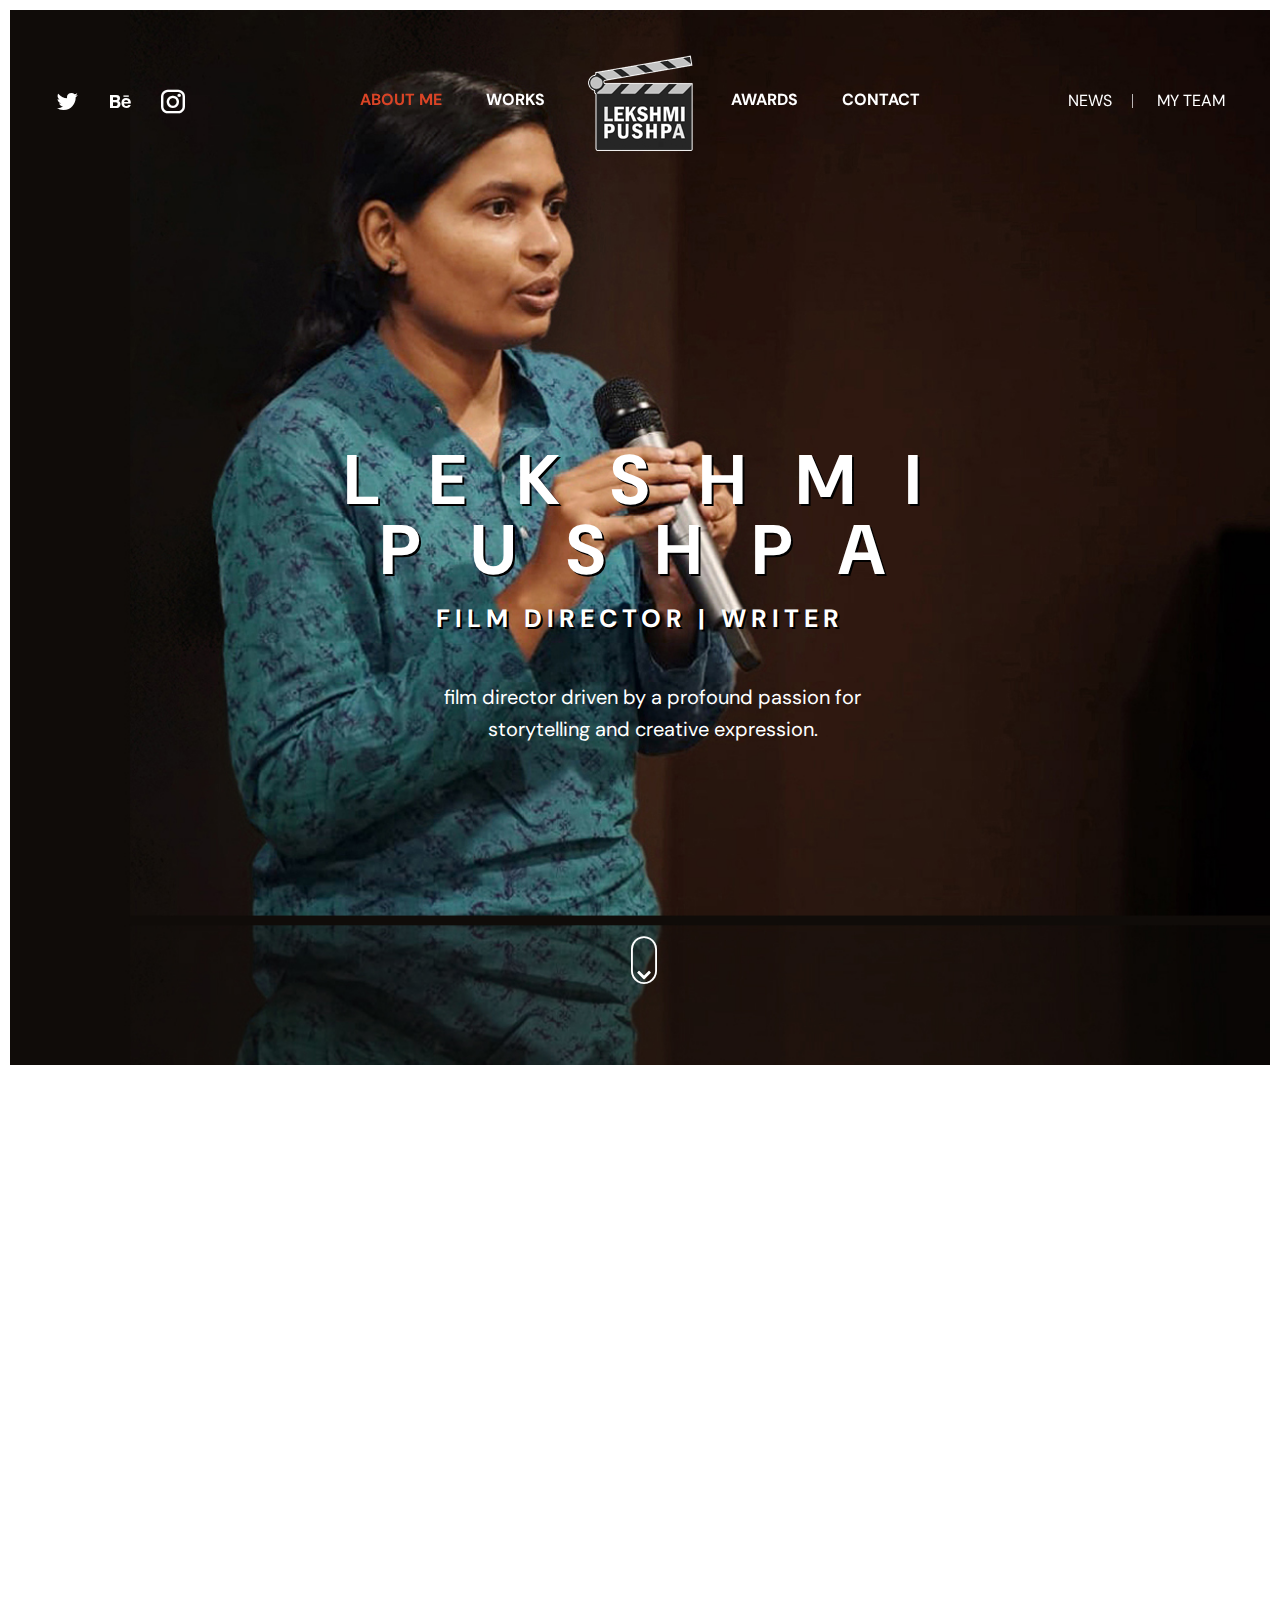
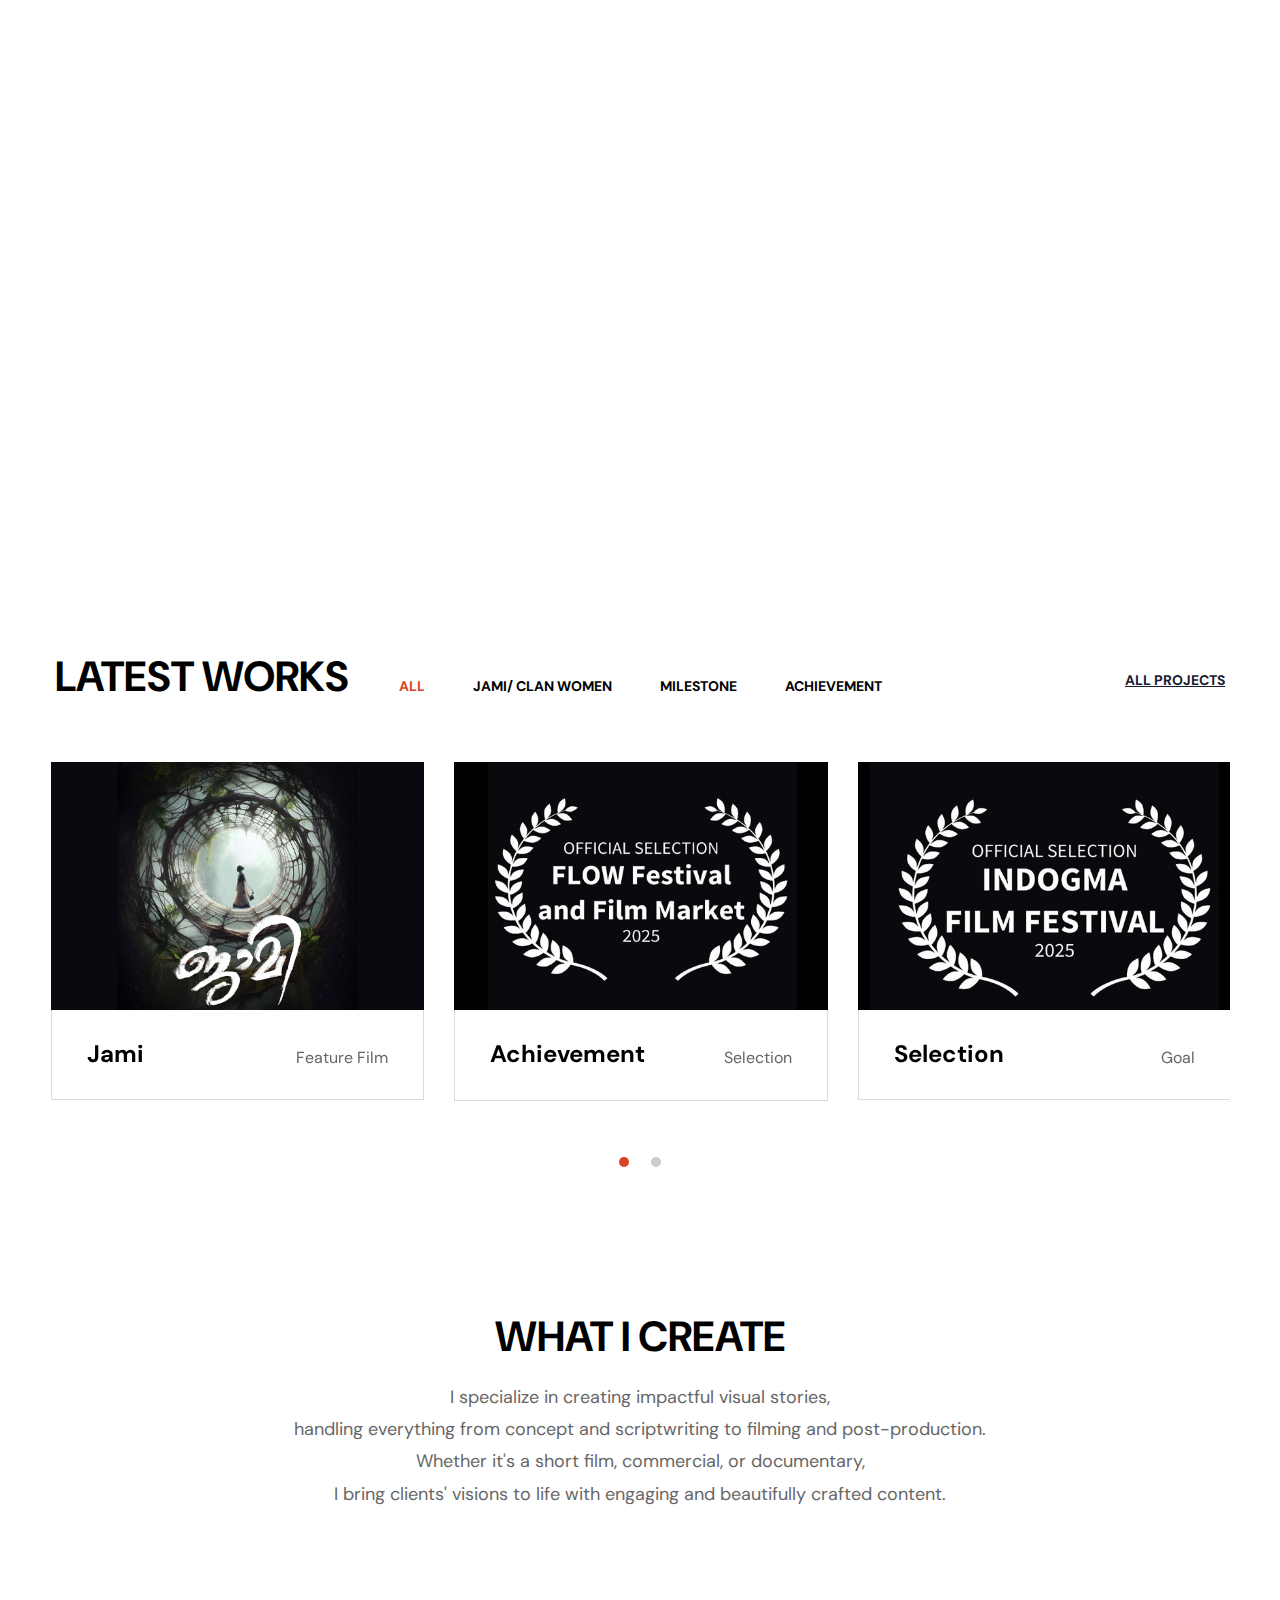
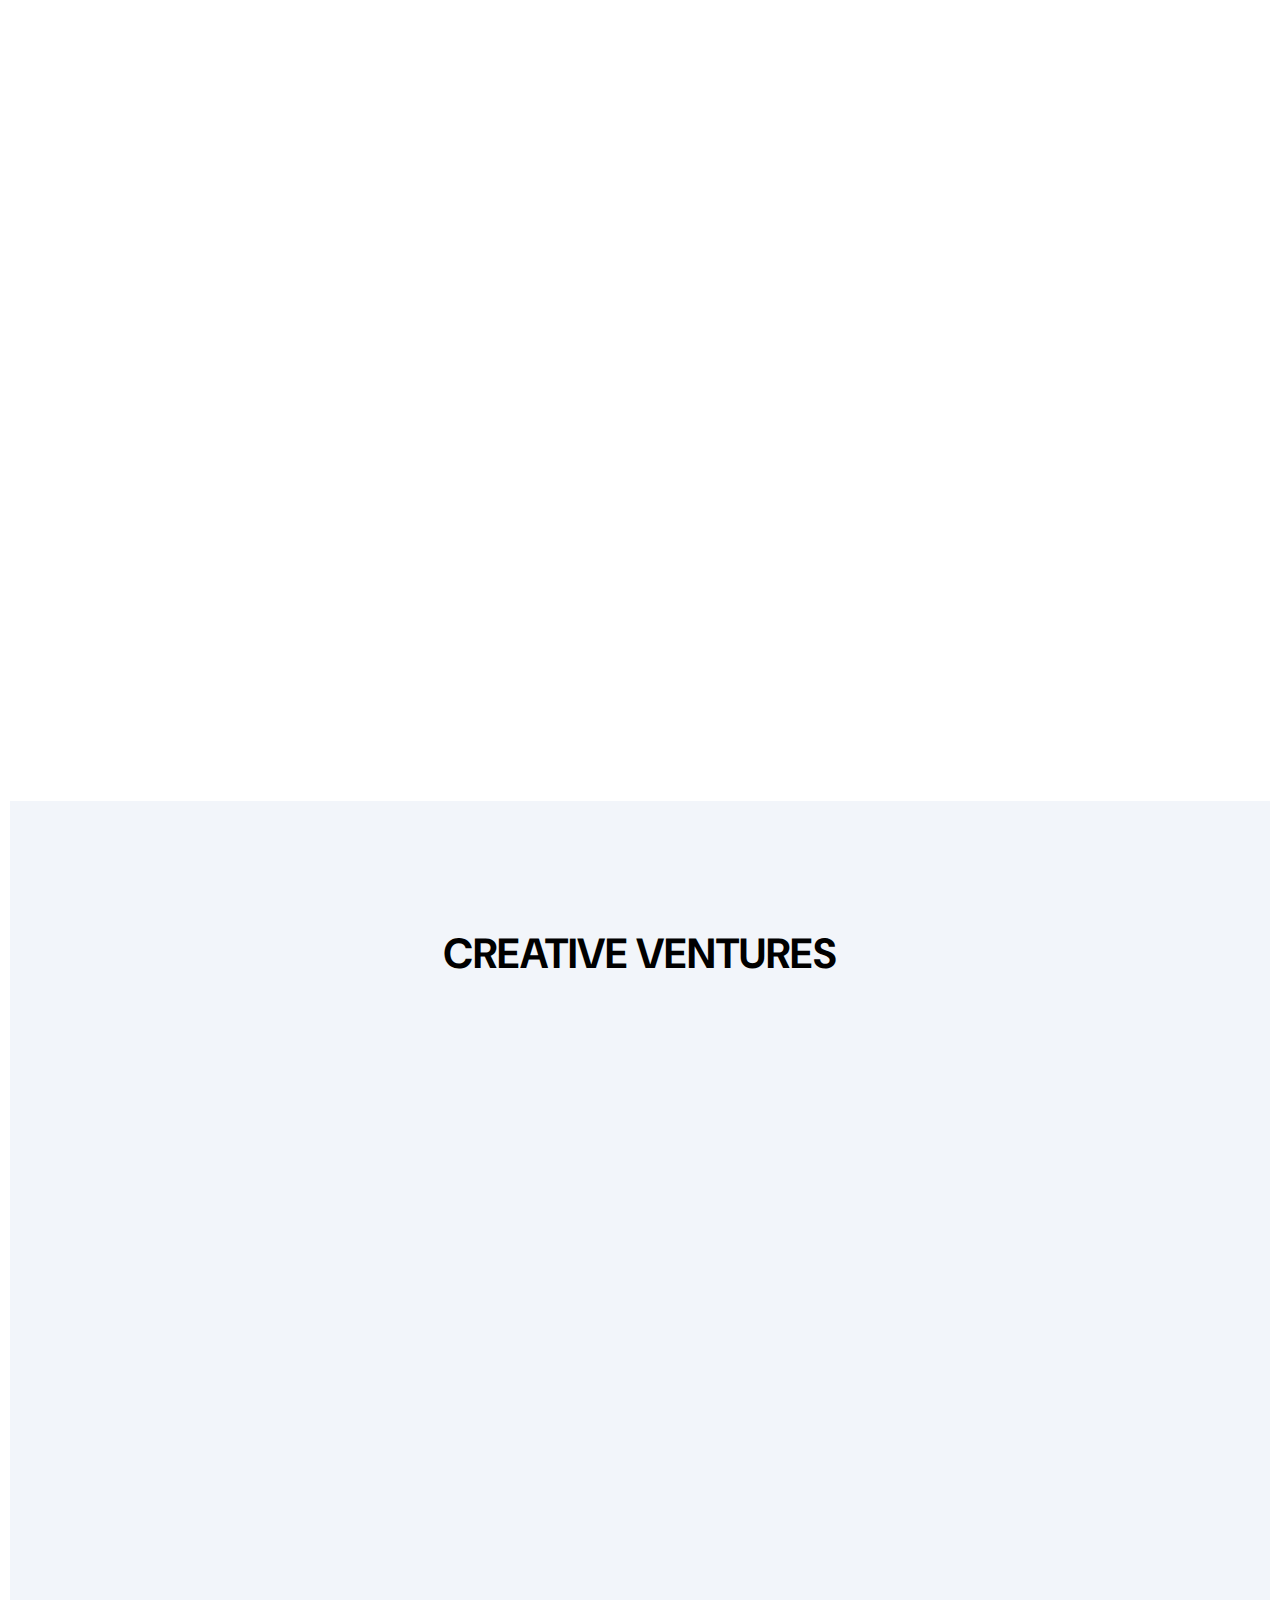
==== commit 452d6b3b: "finale file1" ====
--- a/index.html
+++ b/index.html
@@ -85,14 +85,16 @@
 												<li><a href="about.html">Film Direction</a></li>
 												<li><a href="about.html">Script</a></li>
 												<li><a href="about.html">Story Writer</a></li>
+												
 											</ul>
 										</li>
 										
 										<li class="dropdown"><a href="portfolio.html">Works</a>
 											<ul>
-												<li><a href="portfolio.html">Jami/ Clan Women (Feature Length)</a></li>
-												<li><a href="portfolio.html">Kompal / The Girl ( Short Film)</a></li>
-												<li><a href="portfolio.html">Ama (അമ) - Short Film</a></li>
+												<li><a href="work-jami.html">Jami/ Clan Women (Feature Length)</a></li>
+												<li><a href="work-kompal.html">Kombal / The Girl ( Short Film)</a></li>
+												<li><a href="work-ama.html">Ama (അമ) - Short Film</a></li>
+												<li><a href="team-jami.html">My Team</a></li>
 											</ul>
 											<!--<ul>
 												<li><a href="about.html">About Us</a></li>
@@ -103,12 +105,13 @@
 									<ul class="navigation right-nav clearfix">
 										<li class="dropdown"><a href="blog-detail.html">AWARDS</a>
 											<ul>
-												<li><a href="blog-detail.html">JAMI</a></li>
-												<li><a href="blog-detail.html">Kompal</a></li>
-												<li><a href="blog-detail.html">AMA</a></li>
+												<li><a href="award- jami.html">JAMI</a></li>
+												<li><a href="award-kompal.html">Kombal</a></li>
+												<li><a href="award-ama.html">AMA</a></li>
 											</ul>
 										</li>
 										<li><a href="contact.html">Contact</a></li>
+										
 									</ul>
 
 								</div>
@@ -119,7 +122,7 @@
 							<ul class="social-box">
 								<li><a href="https://twitter.com/"><span class="icofont-twitter"></span></a></li>
 								<li><a href="https://www.behance.net/"><span class="icofont-behance"></span></a></li>
-								<li><a href="https://www.instagram.com/"><span class="icofont-instagram"></span></a></li>
+								<li><a href="https://www.instagram.com/lekshmipushpa/"><span class="icofont-instagram"></span></a></li>
 							</ul>
 
 							<!-- Outer Box -->
@@ -162,9 +165,9 @@
 
 						<div class="content-boxed">
 							<div class="inner-box">
-								<h1 style="letter-spacing: 0px;">LEKSHMI PUSHPA</h1>
-								<h3 style="font-size: 25px;">Film Director | Writer</h3>
-								<div class="text">film director driven by a profound passion for <br>
+								<h1 style="letter-spacing: 5pxpx; text-shadow: 2px 2px #000000"><pre> </pre>LEKSHMI PUSHPA</h1>
+								<h3 style="font-size: 25px; text-shadow: 2px 2px #000000">Film Director | Writer</h3>
+								<div class="text text-shadow: 2px 2px #000000">film director driven by a profound passion for <br>
 									storytelling and creative expression. </div>
 							</div>
 						</div>
@@ -177,9 +180,9 @@
 
 						<div class="content-boxed">
 							<div class="inner-box">
-								<h1 style="letter-spacing: 0px;">JAMI</h1>
-								<h3>CLAN WOMEN</h3>
-								<div class="text">Jami has no connection to the concept of<br>
+								<h1 style=" letter-spacing: 0px; text-shadow: 2px 2px #000000"><pre> </pre>JAMI</h1>
+								<h3 style="text-shadow: 2px 2px #000000">CLAN WOMEN</h3>
+								<div class="text text-shadow: 2px 2px #000000">Jami has no connection to the concept of<br>
 									geometric measurements. Jami means one's own measure<br>
 									
 								</div>
@@ -194,9 +197,9 @@
 
 						<div class="content-boxed">
 							<div class="inner-box">
-								<h1 style="letter-spacing: 0px;">KOMBAL </h1>
-								<h3> The Girl </h3>
-								<div class="text">"The sorrows of the path traveled <br>
+								<h1 style="letter-spacing: 0px; text-shadow: 2px 2px #000000"><pre> </pre>KOMBAL </h1>
+								<h3 style="text-shadow: 2px 2px #000000"> The Girl </h3>
+								<div class="text text-shadow: 2px 2px #000000">"The sorrows of the path traveled <br>
 									shifted the footsteps of thought onto a different trail." 
 								</div>
 							</div>
@@ -210,7 +213,7 @@
 
 						<div class="content-boxed">
 							<div class="inner-box">
-								<h1 style="letter-spacing: 0px;">AMA</h1>
+								<h1 style="letter-spacing: 0px;"><pre> </pre>AMA</h1>
 								<h3>to emerge and grow</h3>
 								<div class="text">The abandoned life's paths tried hard to grow, <br>
 									but were weakened by the sun's scorching heat.  </div>
@@ -300,7 +303,7 @@
 										<div class="lower-box">
 											<div class="clearfix">
 												<div class="pull-left">
-													<h4><a href="team-jami.html">Jami film poster</a></h4>
+													<h4><a href="team-jami.html">Jami</a></h4>
 												</div>
 												<div class="pull-right">
 													<div class="category">Feature Film</div>
@@ -761,7 +764,7 @@
 													<h4><a href="blog-detail.html">Jami</a></h4>
 												</div>
 												<div class="pull-right">
-													<div class="category">Web/App, Branding</div>
+													<div class="category">Poster</div>
 												</div>
 											</div>
 										</div>
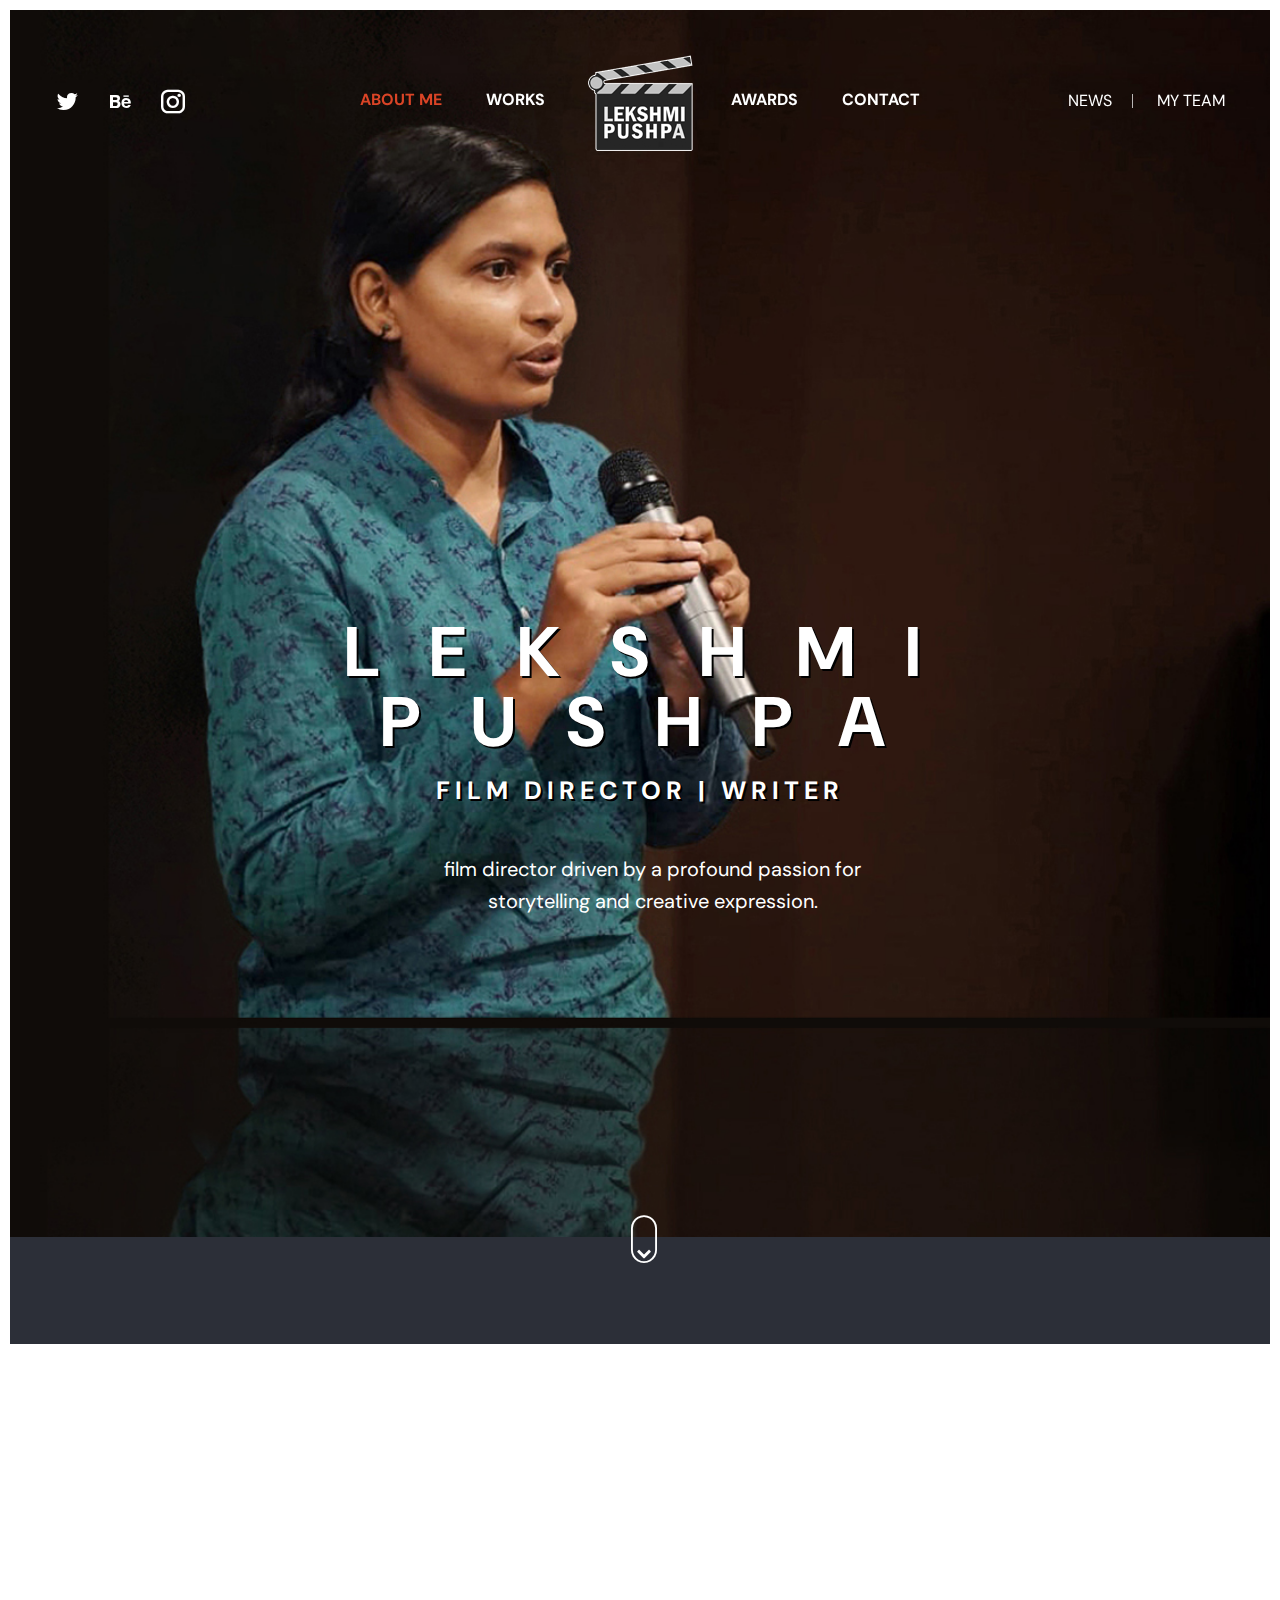
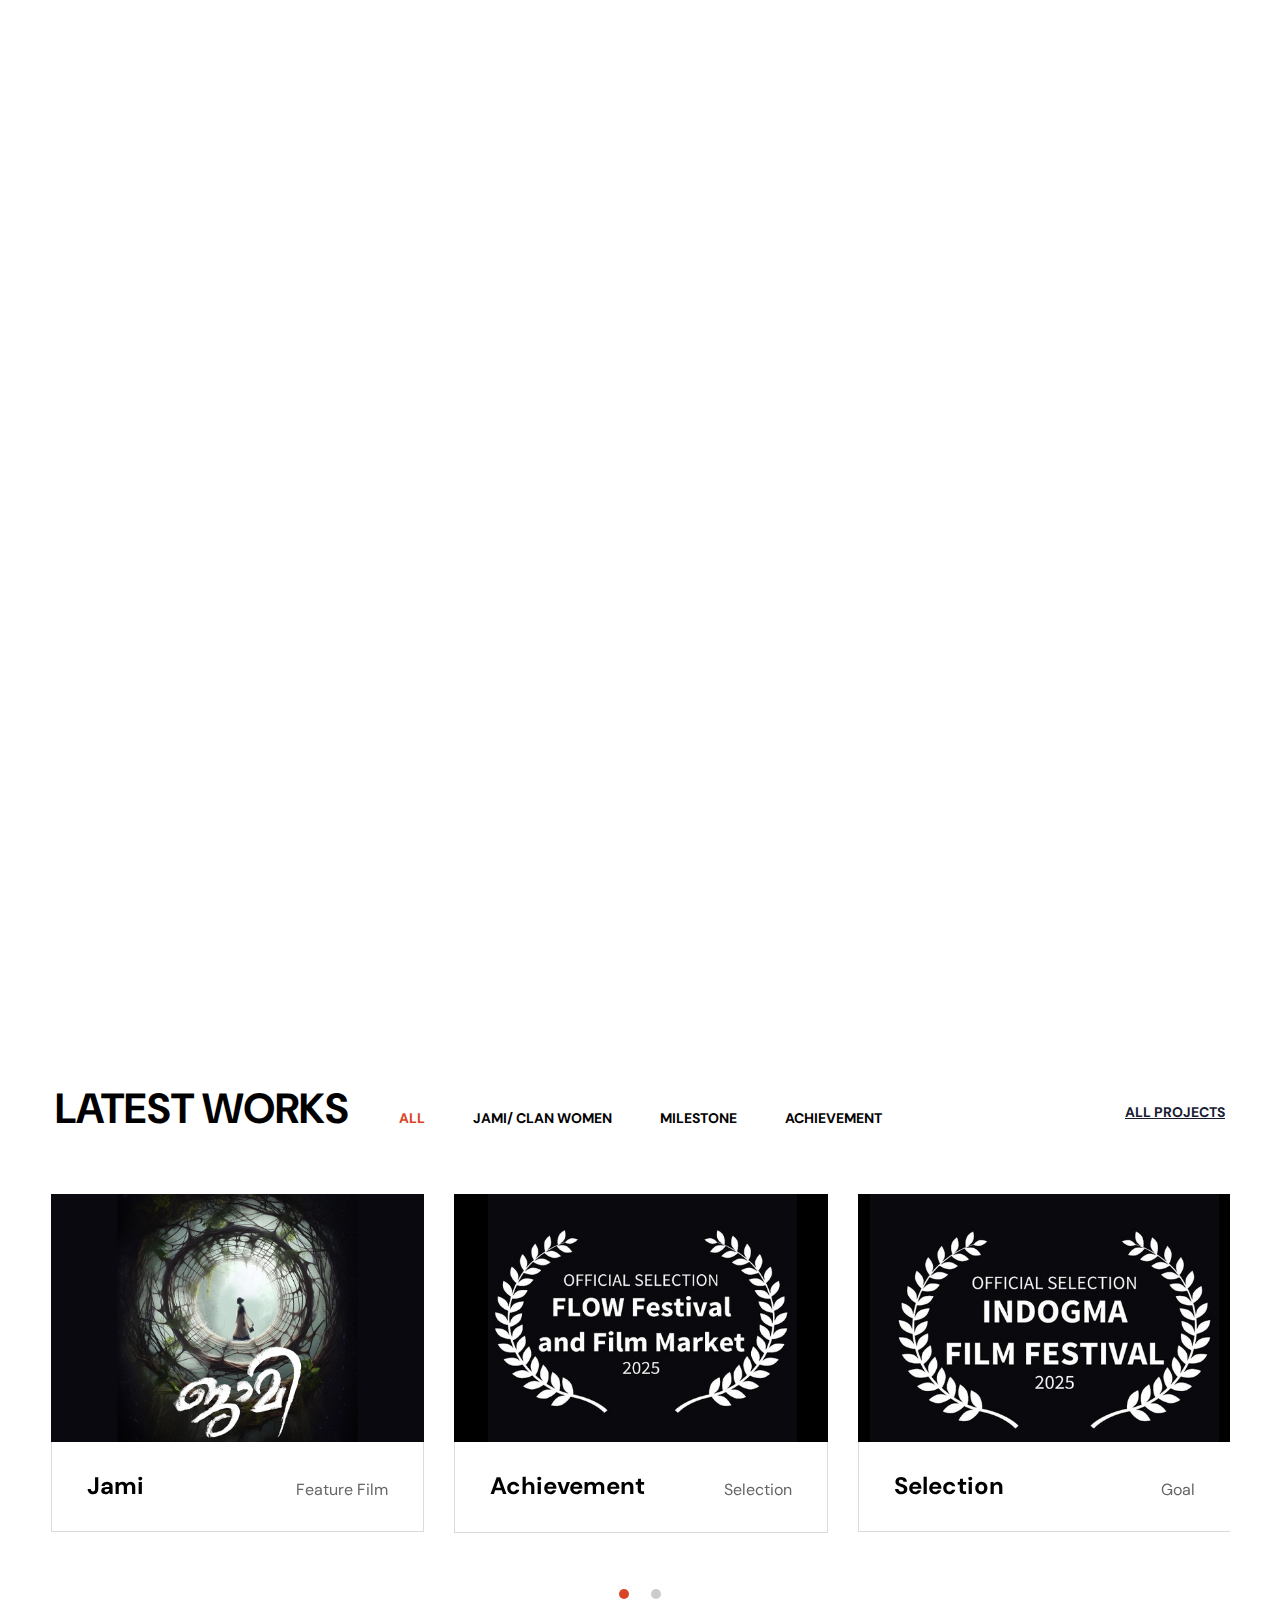
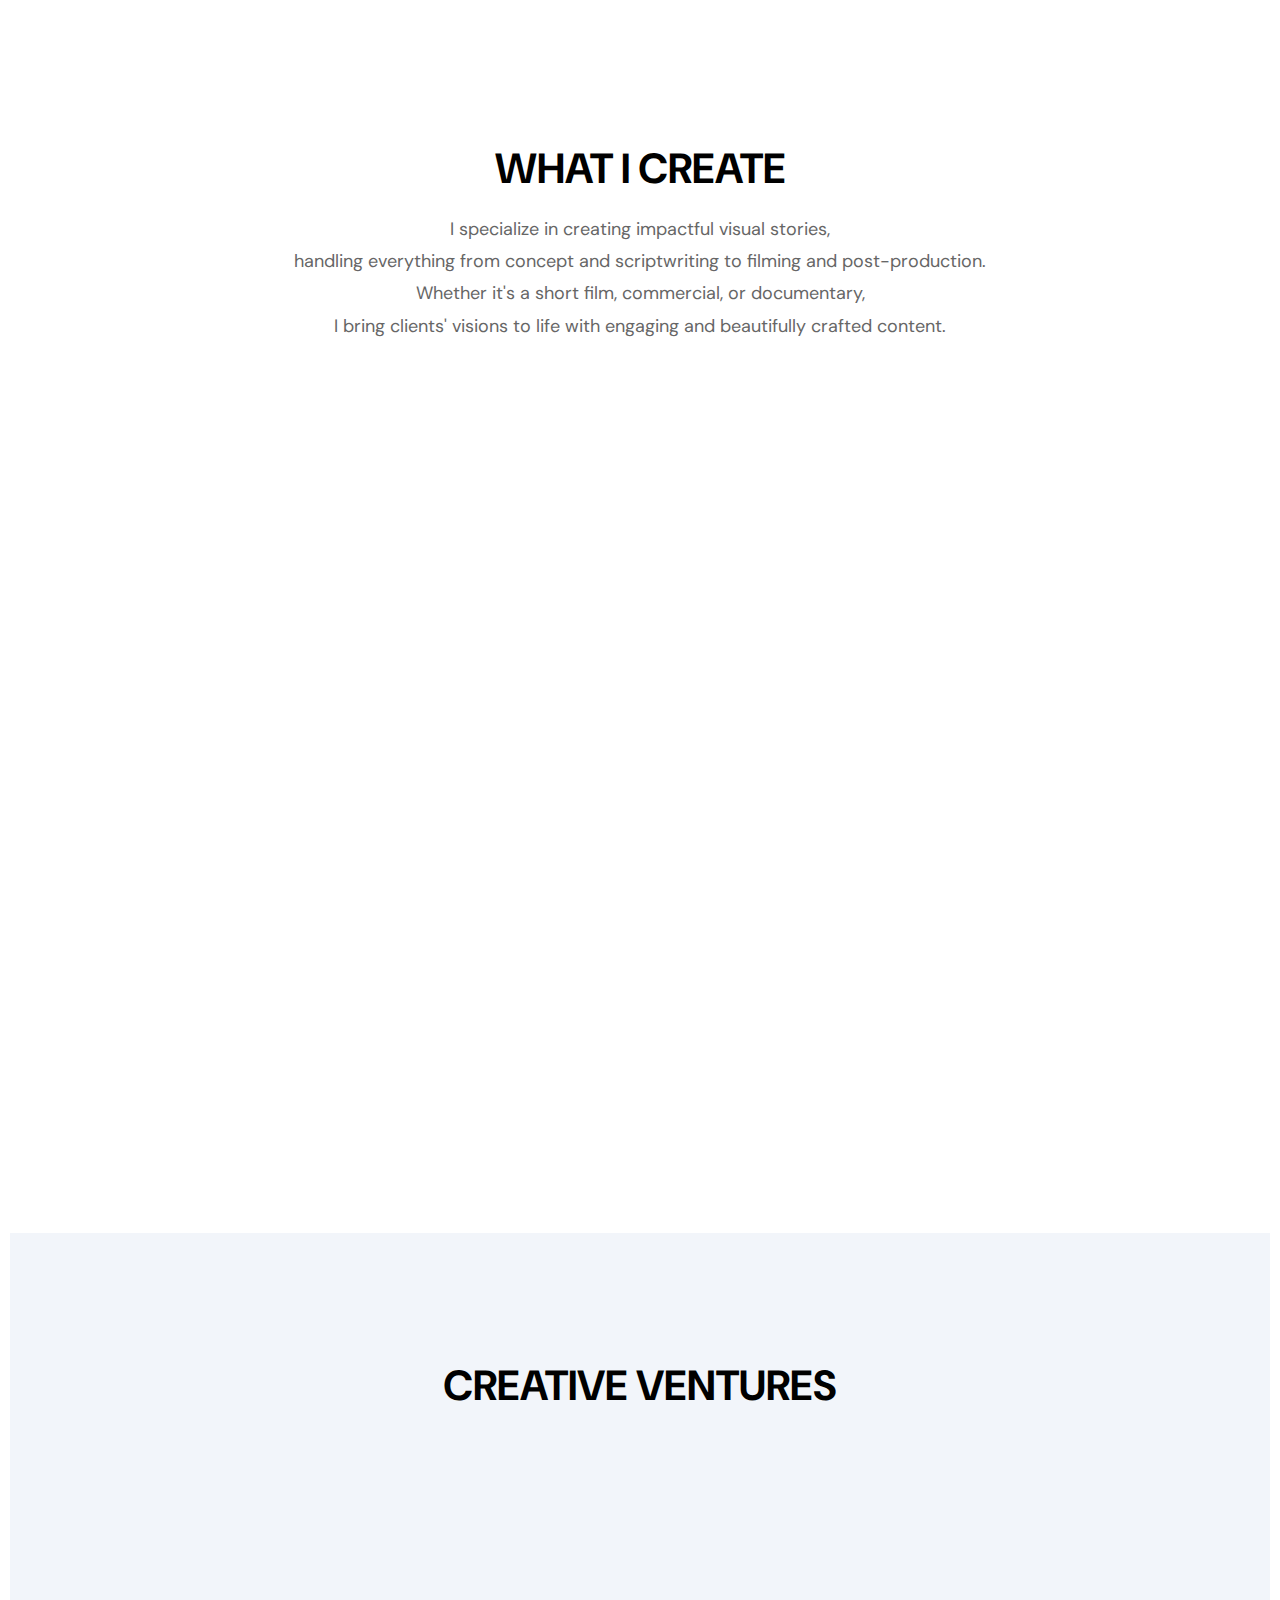
==== commit f9f4ddaf: "finale2" ====
--- a/index.html
+++ b/index.html
@@ -165,7 +165,7 @@
 
 						<div class="content-boxed">
 							<div class="inner-box">
-								<h1 style="letter-spacing: 5pxpx; text-shadow: 2px 2px #000000"><pre> </pre>LEKSHMI PUSHPA</h1>
+								<h1 style="letter-spacing: 5pxpx; text-shadow: 2px 2px #000000"><pre> </pre><pre> </pre><pre> </pre>LEKSHMI PUSHPA</h1>
 								<h3 style="font-size: 25px; text-shadow: 2px 2px #000000">Film Director | Writer</h3>
 								<div class="text text-shadow: 2px 2px #000000">film director driven by a profound passion for <br>
 									storytelling and creative expression. </div>
@@ -180,7 +180,7 @@
 
 						<div class="content-boxed">
 							<div class="inner-box">
-								<h1 style=" letter-spacing: 0px; text-shadow: 2px 2px #000000"><pre> </pre>JAMI</h1>
+								<h1 style=" letter-spacing: 0px; text-shadow: 2px 2px #000000"><pre> </pre><pre> </pre><pre> </pre><pre> </pre><pre> </pre>JAMI</h1>
 								<h3 style="text-shadow: 2px 2px #000000">CLAN WOMEN</h3>
 								<div class="text text-shadow: 2px 2px #000000">Jami has no connection to the concept of<br>
 									geometric measurements. Jami means one's own measure<br>
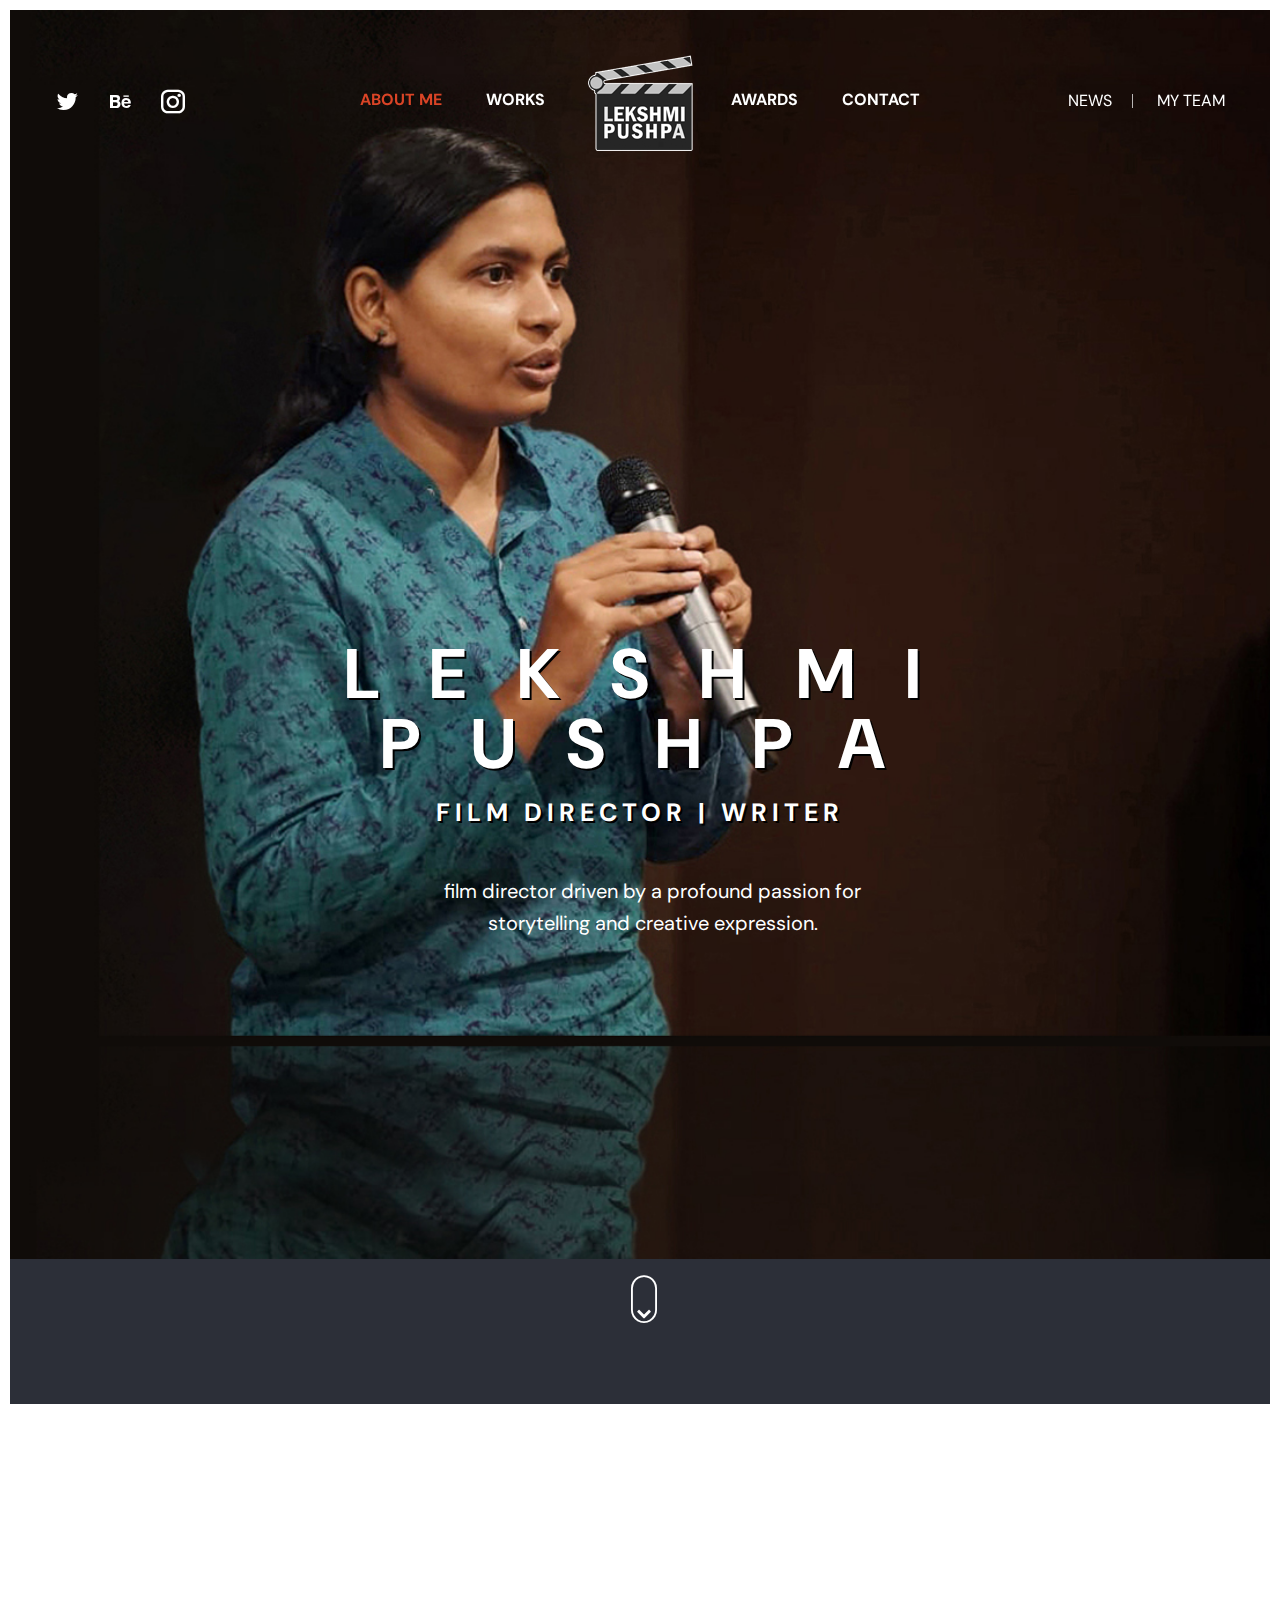
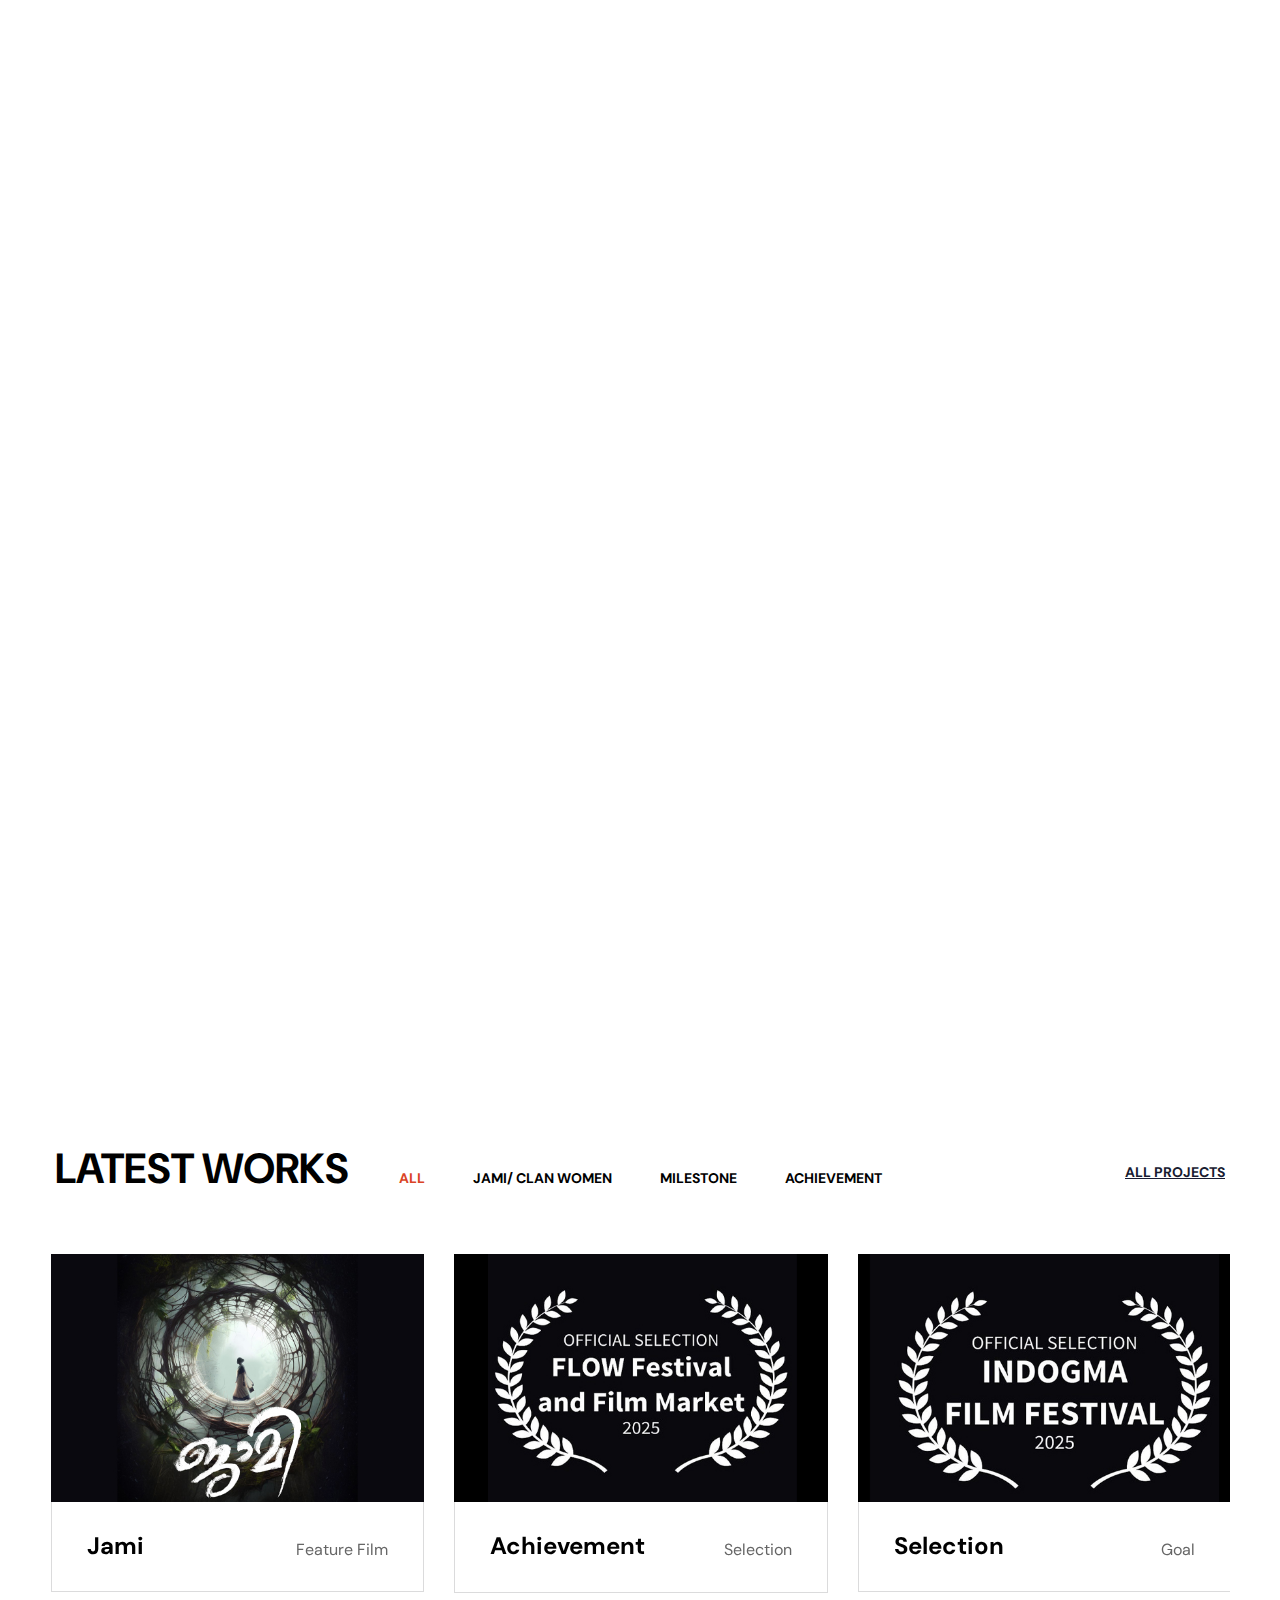
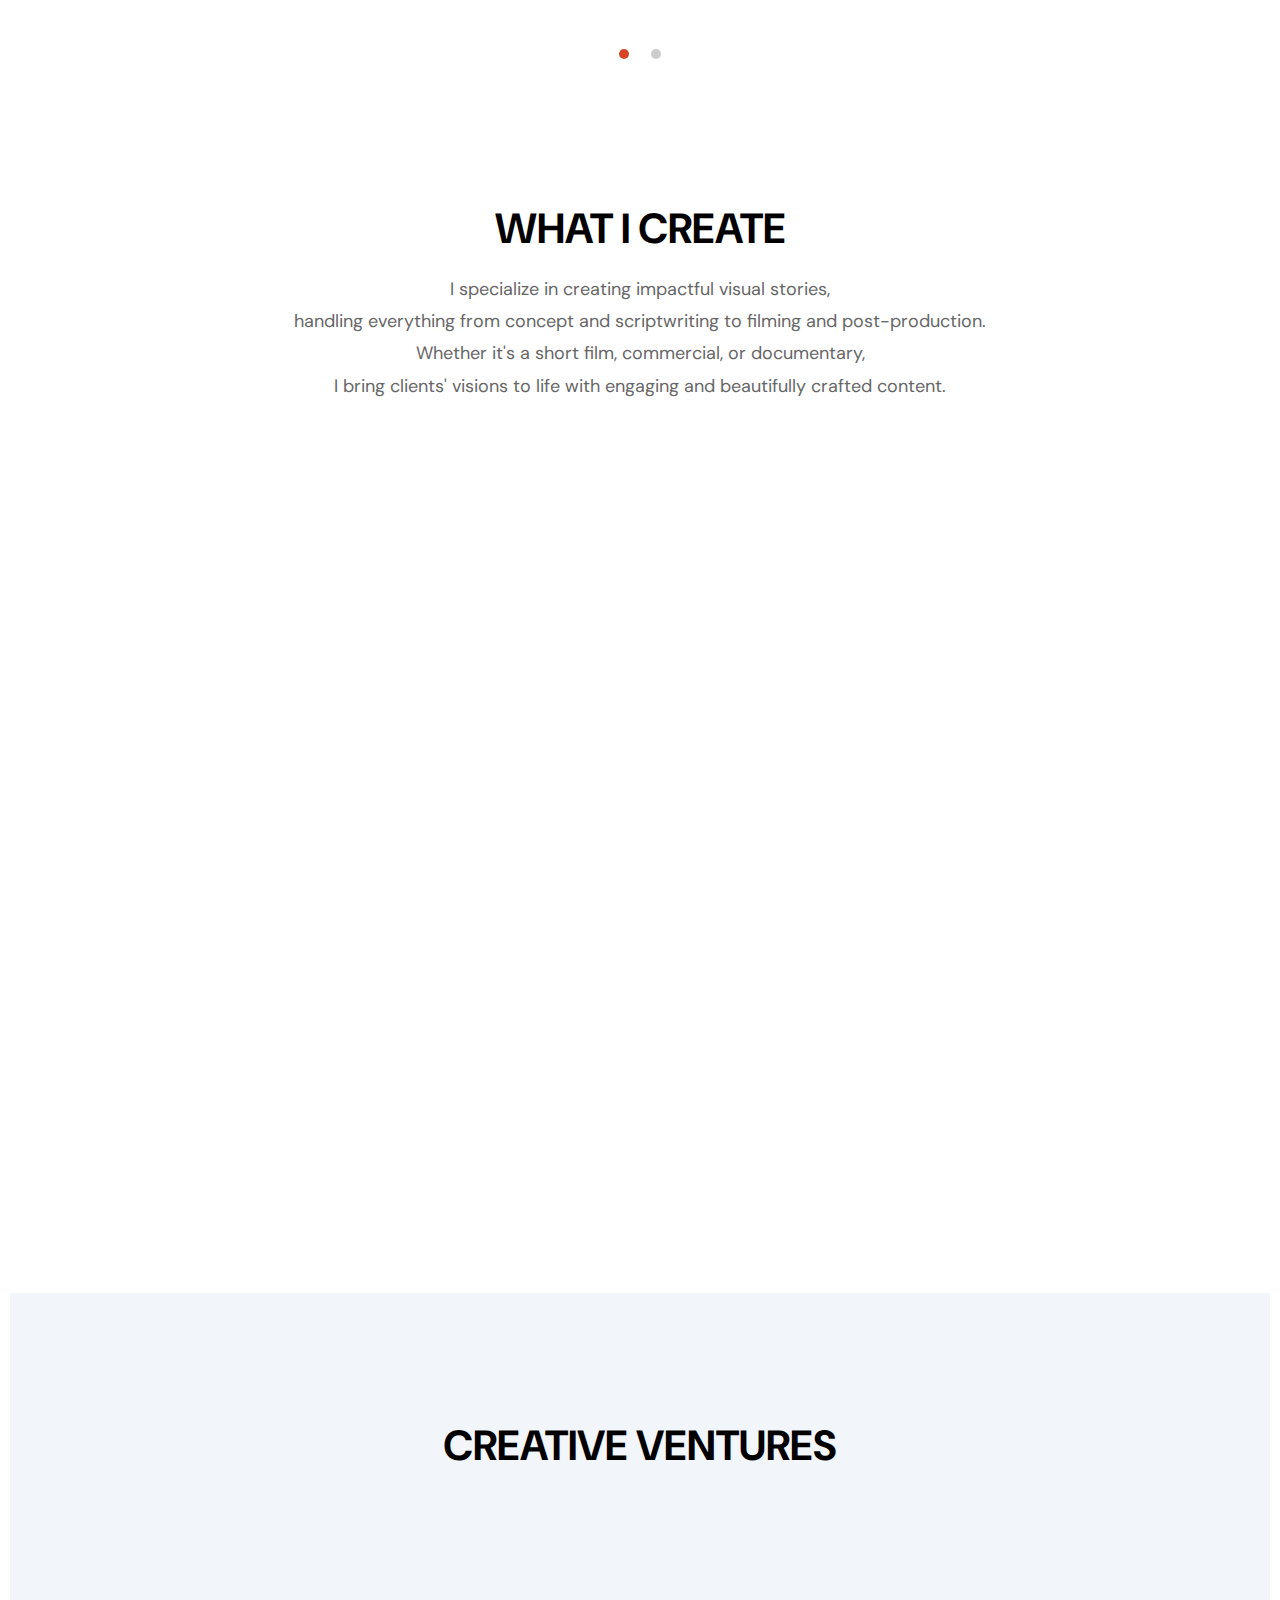
==== commit 70801d5e: "finale3" ====
--- a/index.html
+++ b/index.html
@@ -165,7 +165,7 @@
 
 						<div class="content-boxed">
 							<div class="inner-box">
-								<h1 style="letter-spacing: 5pxpx; text-shadow: 2px 2px #000000"><pre> </pre><pre> </pre><pre> </pre>LEKSHMI PUSHPA</h1>
+								<h1 style="letter-spacing: 5pxpx; text-shadow: 2px 2px #000000"><br><br><br><br>LEKSHMI PUSHPA</h1>
 								<h3 style="font-size: 25px; text-shadow: 2px 2px #000000">Film Director | Writer</h3>
 								<div class="text text-shadow: 2px 2px #000000">film director driven by a profound passion for <br>
 									storytelling and creative expression. </div>
@@ -180,7 +180,7 @@
 
 						<div class="content-boxed">
 							<div class="inner-box">
-								<h1 style=" letter-spacing: 0px; text-shadow: 2px 2px #000000"><pre> </pre><pre> </pre><pre> </pre><pre> </pre><pre> </pre>JAMI</h1>
+								<h1 style=" letter-spacing: 0px; text-shadow: 2px 2px #000000"><br><br><br><br><br><br><br>JAMI</h1>
 								<h3 style="text-shadow: 2px 2px #000000">CLAN WOMEN</h3>
 								<div class="text text-shadow: 2px 2px #000000">Jami has no connection to the concept of<br>
 									geometric measurements. Jami means one's own measure<br>
@@ -197,7 +197,7 @@
 
 						<div class="content-boxed">
 							<div class="inner-box">
-								<h1 style="letter-spacing: 0px; text-shadow: 2px 2px #000000"><pre> </pre>KOMBAL </h1>
+								<h1 style="letter-spacing: 0px; text-shadow: 2px 2px #000000"><br><br>KOMBAL </h1>
 								<h3 style="text-shadow: 2px 2px #000000"> The Girl </h3>
 								<div class="text text-shadow: 2px 2px #000000">"The sorrows of the path traveled <br>
 									shifted the footsteps of thought onto a different trail." 
